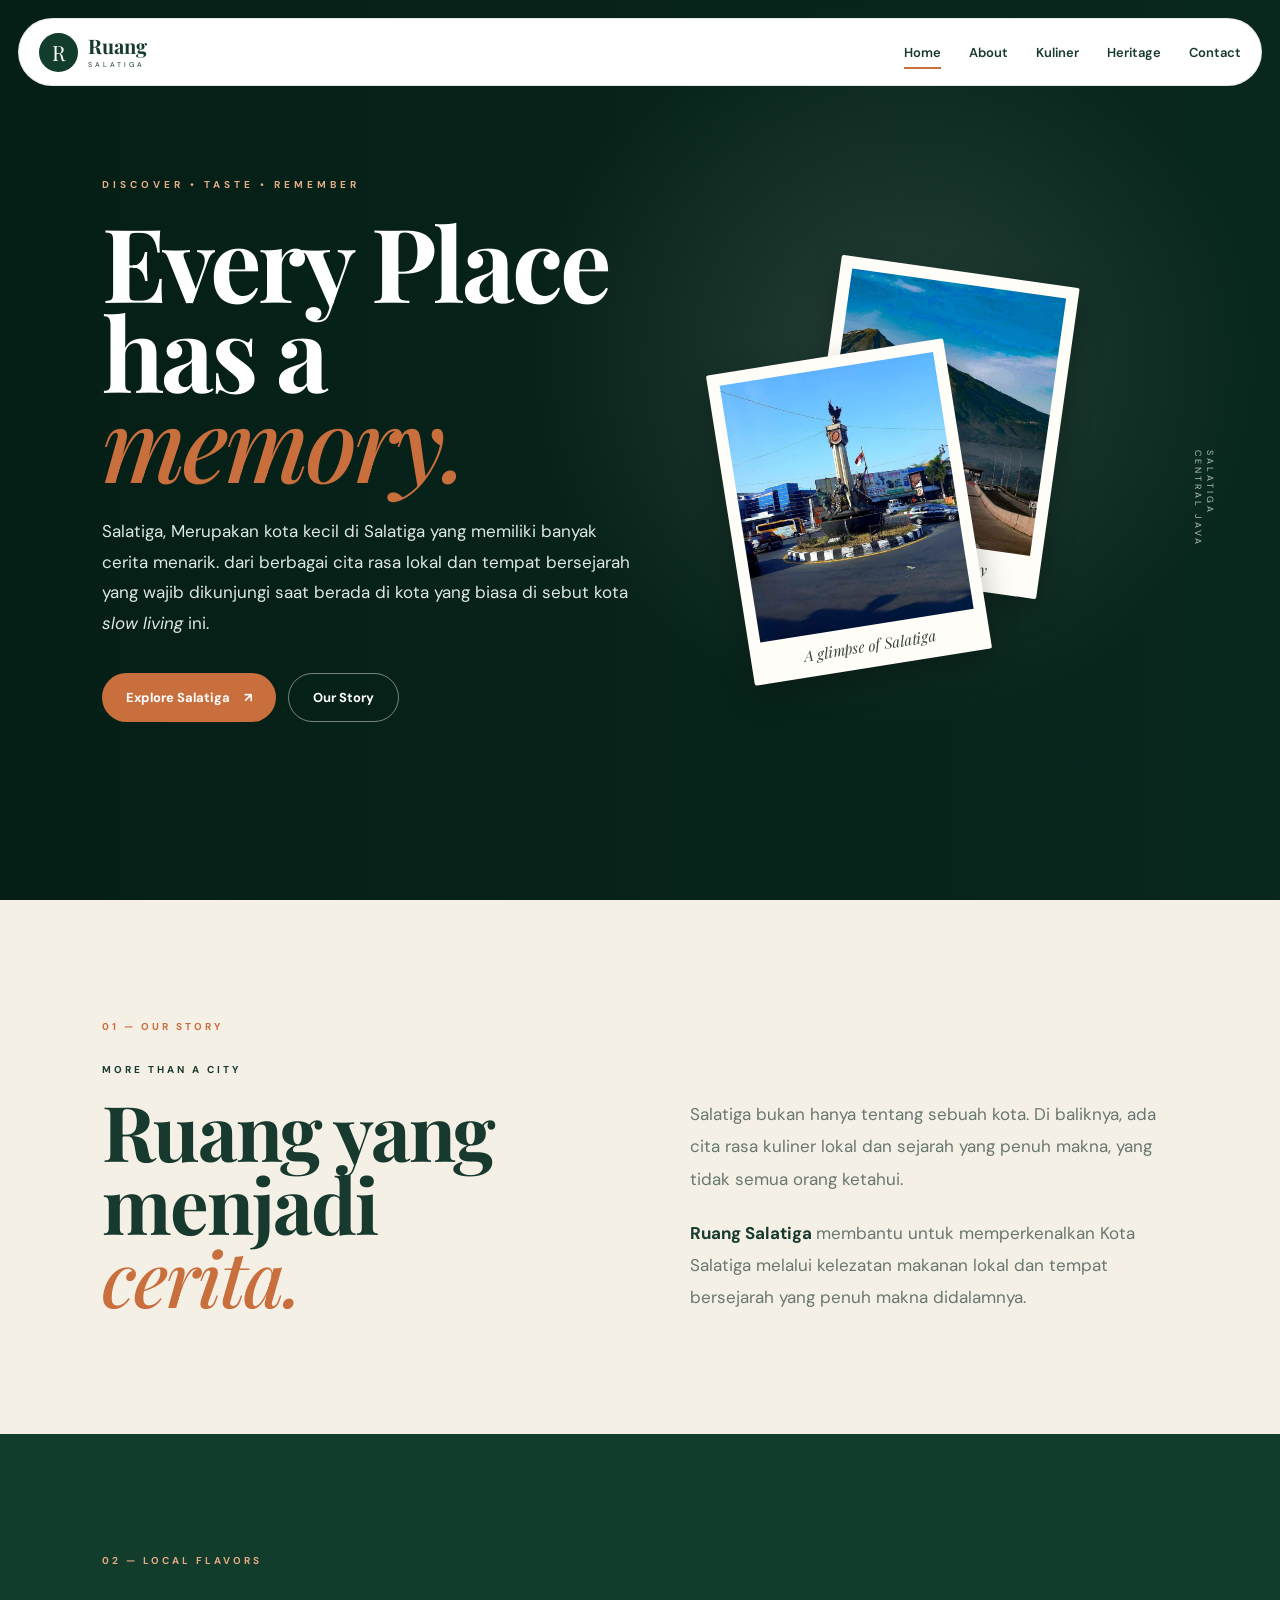
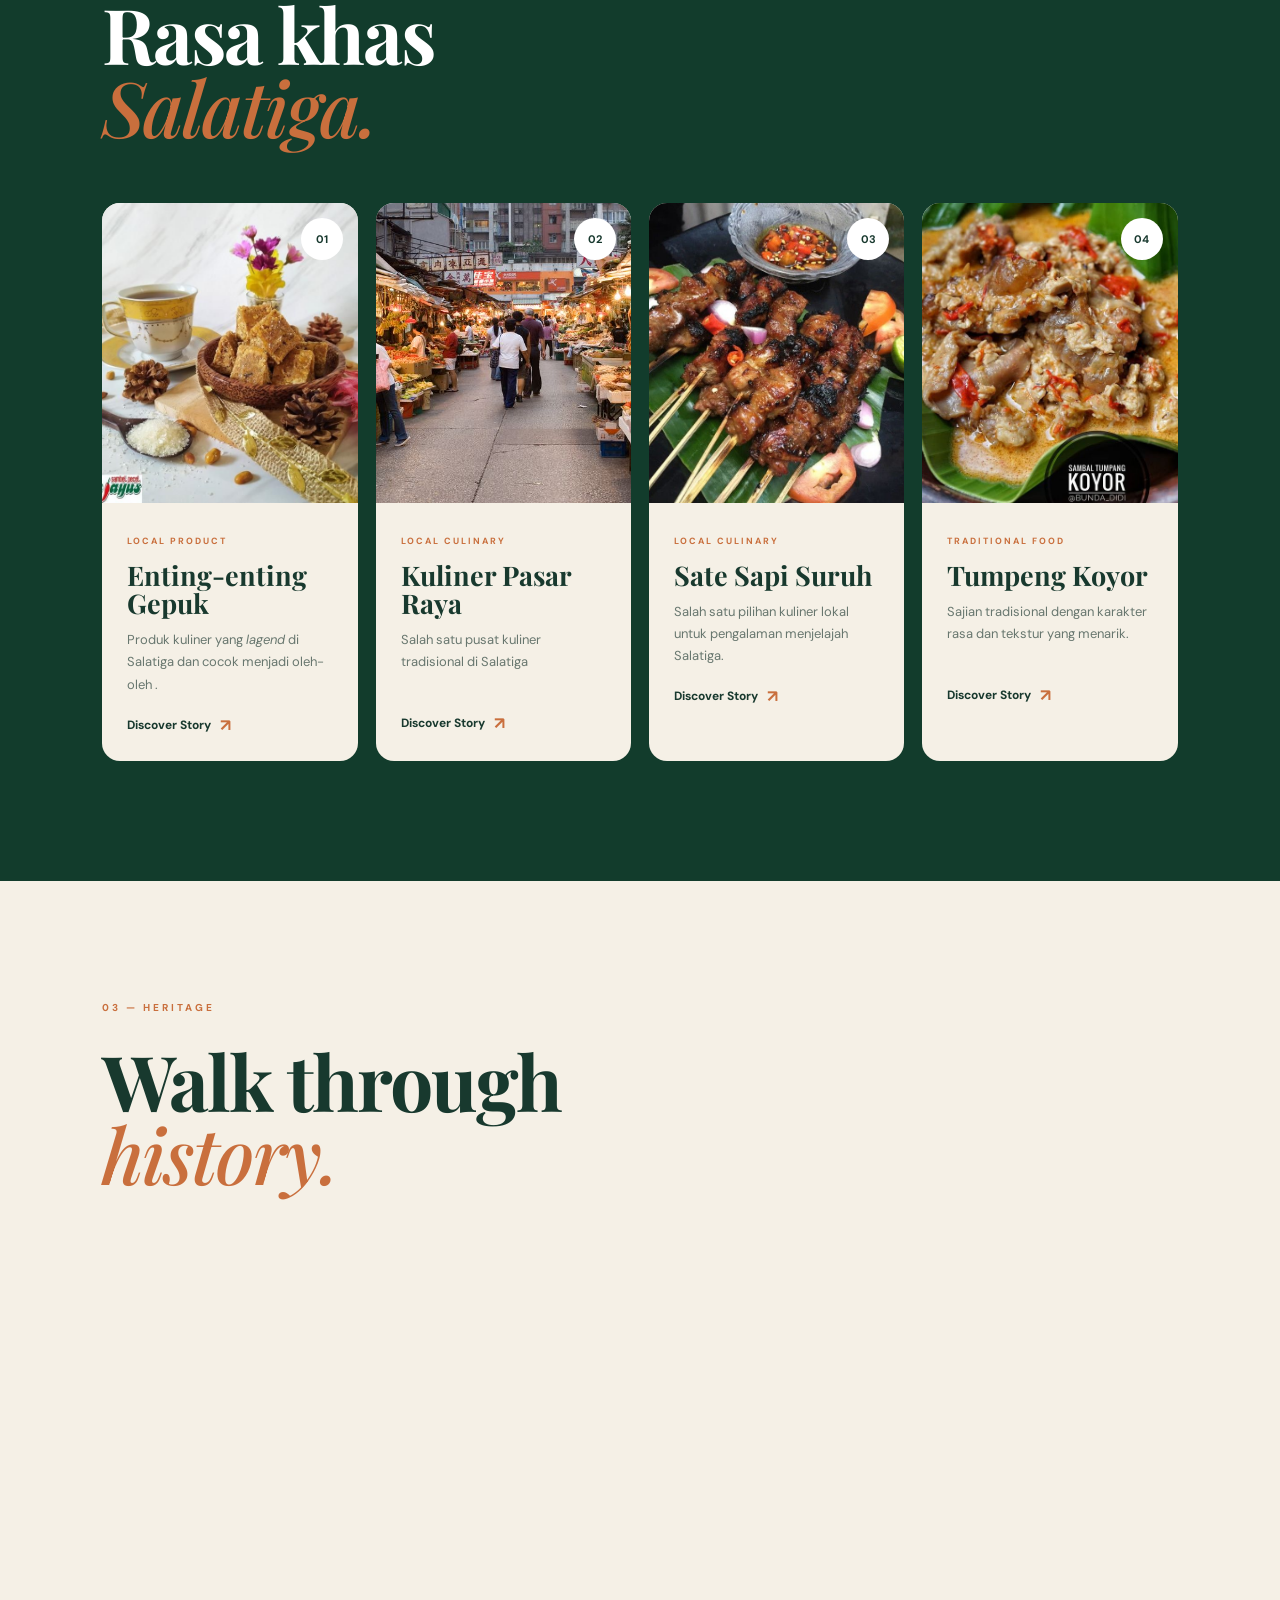
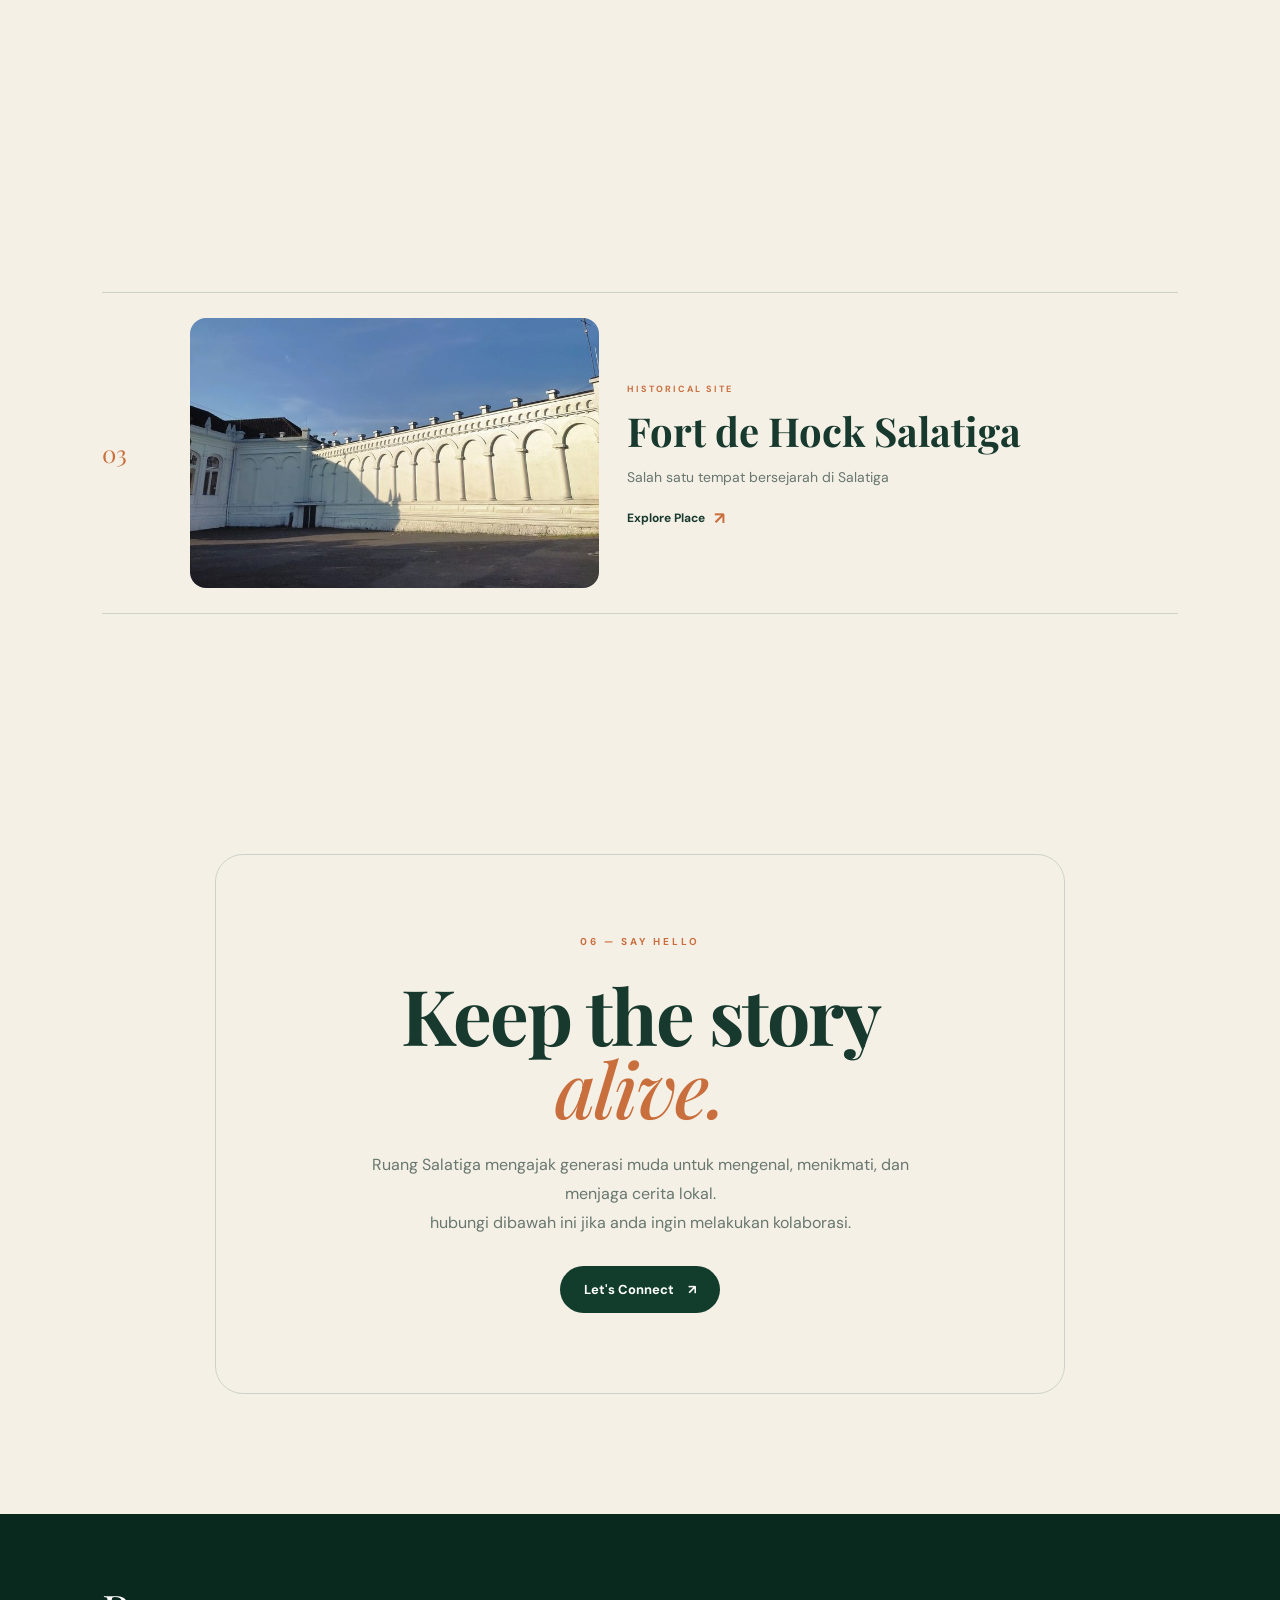
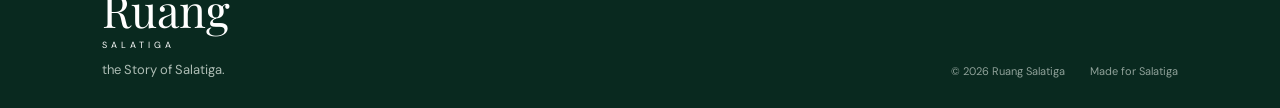
==== index.html @ b67bccd3 "baru nggttft" ====
<!DOCTYPE html>
<html lang="id">

<head>

    <meta charset="UTF-8">

    <meta name="viewport"
          content="width=device-width, initial-scale=1.0">

    <meta
        name="description"
        content="Ruang Salatiga — mengenal kuliner dan warisan sejarah Salatiga."
    >

    <title>Ruang Salatiga — Taste the Story</title>


    <link rel="preconnect"
          href="https://fonts.googleapis.com">

    <link rel="preconnect"
          href="https://fonts.gstatic.com"
          crossorigin>

    <link
        href="https://fonts.googleapis.com/css2?family=DM+Sans:wght@400;500;600;700&family=Playfair+Display:ital,wght@0,500;0,600;0,700;1,500;1,600&display=swap"
        rel="stylesheet">



    <link rel="stylesheet"
          href="css/style.css">

</head>


<body>




<header class="site-header" id="siteHeader">

    <a href="#home"
       class="brand">

        <span class="brand-mark">
            R
        </span>

        <span class="brand-text">

            <strong>
                Ruang
            </strong>

            <small>
                SALATIGA 
            </small>

        </span>

    </a>


    <button
        class="menu-toggle"
        id="menuToggle"
        aria-label="Menu">

        <span></span>
        <span></span>
        <span></span>

    </button>


    <nav class="nav"
         id="nav">

        <a href="#home"
           class="active">

            Home

        </a>

        <a href="#about">
            About
        </a>

        <a href="#kuliner">
            Kuliner
        </a>

        <a href="#heritage">
            Heritage
        </a>

        <a href="#contact">
            Contact
        </a>

    </nav>

</header>



<main>


<section class="hero" id="home">

    <div class="hero-bg"></div>
    <div class="hero-overlay"></div>

  
    <div class="hero-content reveal">

        <p class="eyebrow">
            DISCOVER • TASTE • REMEMBER
        </p>

        <h1>
            Every Place
            <br>
            has a <em>memory.</em>
        </h1>

        <p class="hero-description">
            Salatiga, Merupakan kota kecil di Salatiga yang memiliki banyak cerita menarik. 
            dari berbagai cita rasa lokal dan tempat bersejarah yang  wajib dikunjungi saat berada di kota yang biasa di sebut kota <i>slow living</i> ini.
        </p>

        <div class="hero-buttons">

            <a href="#kuliner" class="btn btn-primary">
                Explore Salatiga
                <span>↗</span>
            </a>

            <a href="#about" class="btn btn-outline">
                Our Story
            </a>

        </div>

    </div>


    <div class="hero-polaroids">

        <div class="polaroid polaroid-one">
            <img src="img/tol.jpg" alt=" Salatiga">
            <p>Beauty along the way</p>
        </div>

        <div class="polaroid polaroid-two">
            <img src="img/salatiga.jpg" alt=" Salatiga">
            <p>A glimpse of Salatiga</p>
        </div>

        

    </div>

    <div class="hero-location">
        SALATIGA
        <br>
        CENTRAL JAVA
    </div>

</section>


<section
    class="section about"
    id="about">


    <div class="section-label">

        01 — OUR STORY

    </div>


    <div class="about-grid">


        <div>

            <p class="kicker">

                MORE THAN A CITY

            </p>


            <h2>

                Ruang yang
                <br>

                menjadi
                <em>cerita.</em>

            </h2>

        </div>



        <div class="about-description">

            <p>

                Salatiga bukan hanya tentang sebuah
                kota. Di baliknya, ada cita rasa kuliner lokal dan sejarah yang penuh makna, yang tidak semua orang ketahui.
            </p>


            <p>

                <strong>
                    Ruang Salatiga
                </strong>

            membantu untuk memperkenalkan Kota Salatiga melalui
               kelezatan makanan lokal dan tempat bersejarah yang penuh makna didalamnya.

            </p>

        </div>

    </div>

</section>





<section
    class="section dark-section"
    id="kuliner">


    <div class="section-heading">


        <div>

            <div class="section-label light">

                02 — LOCAL FLAVORS

            </div>


            <h2>

                Rasa khas
                <br>

                <em>Salatiga.</em>

            </h2>

        </div>

    </div>



    <div class="food-grid">


        <!-- ENTING -->

        <article
            class="food-card reveal">


            <div class="food-image">

                <img
                    src="img/enting.jpg"
                    alt="Enting-enting Gepuk">

                <span>
                    01
                </span>

            </div>


            <div class="food-content">

                <small>
                    LOCAL PRODUCT
                </small>


                <h3>
                    Enting-enting Gepuk
                </h3>


                <p>

                    Produk kuliner yang <i>lagend</i>
                    di Salatiga
                    dan cocok menjadi oleh-oleh .

                </p>


                <a
                    href="detail.html?id=enting">

                    Discover Story

                    <b>↗</b>

                </a>

            </div>

        </article>



      

        <article
            class="food-card reveal">


            <div class="food-image">

                <img
                    src="img/pasar.jpg"
                    alt="pasar sapi">

                <span>
                    02
                </span>

            </div>


            <div class="food-content">

                <small>
                    LOCAL CULINARY
                </small>


                <h3>
                  Kuliner Pasar Raya
                </h3>


                <p>

                    Salah satu pusat kuliner tradisional di Salatiga
                </p>


                <a
                    href="detail.html?id=pasar-raya">

                    Discover Story

                    <b>↗</b>

                </a>

            </div>

        </article>



        <!-- SATE -->

        <article
            class="food-card reveal">


            <div class="food-image">

                <img
                    src="img/sate.jpg"
                    alt="Sate Sapi Suruh">

                <span>
                    03
                </span>

            </div>


            <div class="food-content">

                <small>
                    LOCAL CULINARY
                </small>


                <h3>
                    Sate Sapi Suruh
                </h3>


                <p>

                    Salah satu pilihan kuliner
                    lokal untuk 
                    pengalaman menjelajah
                    Salatiga.

                </p>


                <a
                    href="detail.html?id=sate-sapi-suruh">

                    Discover Story

                    <b>↗</b>

                </a>

            </div>

        </article>



        <!-- KOYOR -->

        <article
            class="food-card reveal">


            <div class="food-image">

                <img
                    src="img/koyor.jpg"
                    alt="Koyor">

                <span>
                    04
                </span>

            </div>


            <div class="food-content">

                <small>
                    TRADITIONAL FOOD
                </small>


                <h3>
                   Tumpeng Koyor
                </h3>


                <p>

                    Sajian tradisional dengan
                    karakter rasa dan tekstur
                    yang menarik.

                </p>


                <a
                    href="detail.html?id=koyor">

                    Discover Story

                    <b>↗</b>

                </a>

            </div>

        </article>


    </div>

</section>



<!--HERITAGE-->

<section
    class="section heritage"
    id="heritage">


    <div class="section-heading">


        <div>

            <div class="section-label">

                03 — HERITAGE

            </div>


            <h2>

                Walk through
                <br>

                <em>history.</em>

            </h2>

        </div>



    </div>



    <div class="heritage-list">

        <article
            class="heritage-card reveal">
            <div class="heritage-number">
                01
            </div>


            <div class="heritage-image">

                <img
                    src="img/keleteng.jpg"
                    alt="Kelenteng TITD Hok Tek Bio">

            </div>


            <div class="heritage-info">

                <small>
                    HISTORICAL HERITAGE
                </small>


                <h3>Kelenteng TITD Hok Tek Bio </h3>

                <p>

                    Salah satu ruang budaya dan
                    tempat ibadah yang menjadi
                    bagian dari keberagaman
                     Salatiga.

                </p>


                <a
                    href="detail.html?id=kelenteng">

                    Explore Place

                    <b>↗</b>

                </a>

            </div>

        </article>

        <!-- DEKRANASDA -->

        <article
            class="heritage-card reveal">


            <div class="heritage-number">
                02
            </div>


            <div class="heritage-image">

                <img
                    src="img/omah.kriya.jpg"
                    alt="Omah Kriya Salatiga">

            </div>


            <div class="heritage-info">

                <small>
                    LOCAL HERITAGE
                </small>


                <h3>
                    Omah Kriya Salatiga
                </h3>


                <p>

                    Tempat untuk mengenal kerajinan
                    dan produk lokal Salatiga.

                </p>


                <a
                    href="detail.html?id=dekranasda">

                    Explore Place

                    <b>↗</b>

                </a>

            </div>

        </article>


        <article
            class="heritage-card reveal">


            <div class="heritage-number">
                03
            </div>


            <div class="heritage-image">

                <img
                    src="img/banteng.jpg"
                    alt="museum">

            </div>


            <div class="heritage-info">

                <small>
                    HISTORICAL SITE
                </small>


                <h3>
                   Fort de Hock Salatiga
                </h3>


                <p>

                    Salah satu tempat bersejarah di Salatiga
                    

                </p>


                <a
                    href="detail.html?id=benteng">

                    Explore Place

                    <b>↗</b>

                </a>

            </div>

        </article>


    </div>

</section>




                

<section
    class="section contact"
    id="contact">


    <div class="contact-box">


        <div class="section-label">

            06 — SAY HELLO

        </div>


        <h2>

            Keep the story
            <br>

            <em>alive.</em>

        </h2>


        <p>

            Ruang Salatiga mengajak generasi
            muda untuk mengenal, menikmati,
            dan menjaga cerita lokal.

            <br>hubungi dibawah ini jika anda ingin melakukan kolaborasi.
</b>
        </p>


        <a
            href="mailto:hello@ruangsalatiga.id"
            class="btn btn-dark">

            Let's Connect

            <span>
                ↗
            </span>

        </a>

    </div>

</section>


</main>



<!-- FOOTER-->

<footer class="footer">

    <div>

        <div class="footer-logo">

            Ruang

            <span>
                SALATIGA
            </span>

        </div>


        <p>
         the Story of Salatiga.
        </p>

    </div>


    <div class="footer-bottom">

        <span>
            © 2026 Ruang Salatiga
        </span>

        <span>
            Made for Salatiga
        </span>

    </div>

</footer>



<script
    src="js/script.js">
</script>


</body>

</html>
---- css/style.css ----
* {
    margin: 0;
    padding: 0;
    box-sizing: border-box;
}

:root {
    --green: #123c2c;
    --dark-green: #09291f;
    --cream: #f5f0e6;
    --sage: #dfe7dc;
    --orange: #c96f3d;
    --text: #18392e;
    --muted: #68776f;
    --white: #ffffff;
}

html {
    scroll-behavior: smooth;
}

body {
    font-family: "DM Sans", sans-serif;
    background: var(--cream);
    color: var(--text);
    overflow-x: hidden;
}

a {
    color: inherit;
}


/* =========================
   NAVBAR
========================= */

.site-header {
    position: fixed;
    z-index: 1000;

    top: 18px;
    left: 50%;

    transform: translateX(-50%);

    width: min(1250px, calc(100% - 36px));
    height: 68px;

    padding: 0 20px;

    display: flex;
    align-items: center;
    justify-content: space-between;

    border-radius: 50px;

    background: white;

    backdrop-filter: blur(18px);

    border: 1px solid rgba(18, 60, 44, .12);

    transition: .3s;
}

.site-header.scrolled {
    box-shadow:
        0 15px 40px rgba(18, 60, 44, .15);
}


/* BRAND */

.brand {
    display: flex;
    align-items: center;
    gap: 10px;

    text-decoration: none;
}

.brand-mark {
    width: 39px;
    height: 39px;

    display: grid;
    place-items: center;

    border-radius: 50%;

    background: var(--green);

    color: white;

    font-family: "Playfair Display", serif;

    font-size: 21px;
}

.brand-text {
    display: flex;
    flex-direction: column;

    line-height: 1;
}

.brand-text strong {
    font-family: "Playfair Display", serif;

    font-size: 20px;
}

.brand-text small {
    font-size: 7px;

    letter-spacing: 3px;

    margin-top: 5px;
}


/* NAV */

.nav {
    display: flex;
    gap: 28px;
}

.nav a {
    position: relative;

    text-decoration: none;

    font-size: 13px;

    font-weight: 600;
}

.nav a::after {
    content: "";

    position: absolute;

    left: 0;
    bottom: -8px;

    width: 0;
    height: 2px;

    background: var(--orange);

    transition: .3s;
}

.nav a:hover::after,
.nav a.active::after {
    width: 100%;
}


/* Stamp Badge */
.stamp-badge {
    position: absolute;
    top: 15px;
    right: 220px;
    width: 90px;
    height: 90px;
    border: 2px dashed #d47a43;
    border-radius: 50%;
    display: flex;
    justify-content: center;
    align-items: center;
    font-size: 10px;
    text-transform: uppercase;
    color: #d47a43;
    letter-spacing: 1px;
    transform: rotate(-15deg);
    z-index: 4;
    background: rgba(11, 35, 25, 0.9);
    text-align: center;
}




.menu-toggle {
    display: none;

    width: 42px;
    height: 42px;

    border: none;

    background: transparent;

    cursor: pointer;
}

.menu-toggle span {
    display: block;

    width: 20px;
    height: 2px;

    background: var(--green);

    margin: 4px auto;
}


/* =========================
   HERO
========================= */

.hero {
    min-height: 100vh;

    position: relative;

    display: flex;

    align-items: center;

    padding: 150px 8%;

    color: white;

    background: var(--dark-green);

    overflow: hidden;
}

.hero-bg {
    position: absolute;

    inset: -5%;

    background:
        linear-gradient(
            90deg,
            rgba(5, 30, 22, .95),
            rgba(5, 30, 22, .58),
            rgba(5, 30, 22, .1)
        ),
        url("../img/hero.jpg");

    background-size: cover;

    background-position: center;

    transform: scale(1.04);

    transition: transform 1s;
}

.hero-overlay {
    position: absolute;

    inset: 0;

    background:
        radial-gradient(
            circle at 70% 40%,
            rgba(255,255,255,.12),
            transparent 35%
        );
}

.hero-content {
    position: relative;

    z-index: 2;

    max-width: 800px;
}

.eyebrow {
    color: #e6ad88;

    font-size: 10px;

    letter-spacing: 4px;

    font-weight: 700;

    margin-bottom: 25px;
}

.hero h1 {
    font-family: "Playfair Display", serif;

    font-size: clamp(60px, 8vw, 110px);

    line-height: .88;

    letter-spacing: -3px;

    margin-bottom: 30px;
}

.hero h1 em {
    color: var(--orange);

    font-weight: 500;
}

.hero-description {
    max-width: 540px;

    font-size: 17px;

    line-height: 1.8;

    color: #e0e8e3;
}

.hero-buttons {
    display: flex;

    gap: 12px;

    margin-top: 35px;
}


/* BUTTON */

.btn {
    display: inline-flex;

    align-items: center;
    justify-content: center;

    gap: 14px;

    padding: 15px 24px;

    border-radius: 999px;

    text-decoration: none;

    font-size: 13px;

    font-weight: 700;

    transition: .3s;
}

.btn-primary {
    background: var(--orange);

    color: white;
}

.btn-primary:hover {
    transform: translateY(-4px);

    box-shadow:
        0 15px 30px rgba(201,111,61,.25);
}

.btn-outline {
    color: white;

    border: 1px solid rgba(255,255,255,.45);
}

.btn-outline:hover {
    background: white;

    color: var(--green);
}

.btn-dark {
    background: var(--green);

    color: white;
}

.btn-dark:hover {
    background: var(--orange);

    transform: translateY(-3px);
}


/* HERO INFO */

.hero-location {
    position: absolute;

    right: 5%;

    top: 50%;

    writing-mode: vertical-rl;

    font-size: 9px;

    letter-spacing: 3px;

    color: rgba(255,255,255,.7);
}

.hero-scroll {
    position: absolute;

    bottom: 30px;
    left: 8%;

    font-size: 9px;

    letter-spacing: 3px;

    color: rgba(255,255,255,.7);
}

.hero-scroll span {
    color: #e5aa80;

    margin-left: 12px;
}


/* =========================
   SECTION
========================= */

.section {
    padding: 120px 8%;
}

.section-label {
    color: var(--orange);

    font-size: 10px;

    letter-spacing: 3px;

    font-weight: 700;

    margin-bottom: 30px;
}

.section-label.light {
    color: #e4aa82;
}

h2 {
    font-family: "Playfair Display", serif;

    font-size: clamp(45px, 6vw, 78px);

    line-height: .95;

    letter-spacing: -2px;
}

h2 em {
    color: var(--orange);

    font-weight: 500;
}


/* =========================
   ABOUT
========================= */

.about {
    background: var(--cream);
}

.about-grid {
    display: grid;

    grid-template-columns: 1fr 1fr;

    gap: 100px;
}

.kicker {
    font-size: 10px;

    letter-spacing: 3px;

    font-weight: 700;

    margin-bottom: 18px;
}

.about-description {
    max-width: 570px;

    padding-top: 35px;

    font-size: 17px;

    line-height: 1.9;

    color: var(--muted);
}

.about-description p + p {
    margin-top: 22px;
}

.about-description strong {
    color: var(--text);
}


/* =========================
   DARK SECTION
========================= */

.dark-section {
    background: var(--green);

    color: white;
}

.section-heading {
    display: flex;

    justify-content: space-between;

    align-items: flex-end;

    gap: 50px;

    margin-bottom: 60px;
}

.section-heading > p {
    max-width: 390px;

    color: #c0cec7;

    line-height: 1.8;
}


/* =========================
   FOOD
========================= */

.food-grid {
    display: grid;

    grid-template-columns:
        repeat(4, 1fr);

    gap: 18px;
}

.food-card {
    background: var(--cream);

    color: var(--text);

    border-radius: 18px;

    overflow: hidden;

    transition: .4s;
}

.food-card:hover {
    transform: translateY(-10px);

    box-shadow:
        0 20px 40px rgba(0,0,0,.2);
}

.food-image {
    height: 300px;

    position: relative;

    overflow: hidden;
}

.food-image img {
    width: 100%;
    height: 100%;

    object-fit: cover;

    transition: .5s;
}

.food-card:hover img {
    transform: scale(1.08);
}

.food-image span {
    position: absolute;

    right: 15px;
    top: 15px;

    width: 42px;
    height: 42px;

    display: grid;
    place-items: center;

    border-radius: 50%;

    background: white;

    font-size: 11px;

    font-weight: 700;
}

.food-content {
    padding: 25px;
}

.food-content small,
.heritage-info small {
    color: var(--orange);

    font-size: 9px;

    letter-spacing: 2px;

    font-weight: 700;
}

.food-content h3 {
    font-family: "Playfair Display", serif;

    font-size: 27px;

    line-height: 1.05;

    margin: 12px 0;
}

.food-content p {
    color: var(--muted);

    font-size: 13px;

    line-height: 1.7;

    min-height: 65px;
}

.food-content a,
.heritage-info a {
    display: inline-flex;

    align-items: center;

    gap: 9px;

    margin-top: 18px;

    text-decoration: none;

    font-size: 12px;

    font-weight: 700;
}

.food-content b,
.heritage-info b {
    color: var(--orange);

    font-size: 17px;
}


/* =========================
   HERITAGE
========================= */

.heritage {
    background: var(--cream);
}

.heritage-list {
    display: flex;

    flex-direction: column;
}

.heritage-card {
    display: grid;

    grid-template-columns:
        60px 38% 1fr;

    align-items: center;

    gap: 28px;

    padding: 25px 0;

    border-top: 1px solid #ccd2ca;

    transition: .3s;
}

.heritage-card:last-child {
    border-bottom: 1px solid #ccd2ca;
}

.heritage-number {
    font-family: "Playfair Display", serif;

    color: var(--orange);

    font-size: 24px;
}

.heritage-image {
    height: 270px;

    overflow: hidden;

    border-radius: 16px;
}

.heritage-image img {
    width: 100%;
    height: 100%;

    object-fit: cover;

    transition: .5s;
}

.heritage-card:hover img {
    transform: scale(1.07);
}

.heritage-info {
    max-width: 520px;
}

.heritage-info h3 {
    font-family: "Playfair Display", serif;

    font-size: 40px;

    line-height: 1;

    margin: 14px 0;
}

.heritage-info p {
    color: var(--muted);

    line-height: 1.75;

    font-size: 14px;
}


.journey {
    background: var(--sage);
}

.journey-grid {
    display: grid;

    grid-template-columns: 1fr 1fr;

    gap: 100px;

    align-items: center;
}

.journey-grid > div:first-child > p {
    max-width: 500px;

    margin: 30px 0;

    color: var(--muted);

    line-height: 1.8;
}

.timeline {
    display: flex;

    flex-direction: column;
}

.timeline-item {
    display: grid;

    grid-template-columns: 60px 1fr;

    gap: 18px;
}

.timeline-item > span {
    font-family: "Playfair Display", serif;

    font-size: 24px;

    color: var(--orange);
}

.timeline-item small {
    color: var(--orange);

    font-size: 9px;

    letter-spacing: 2px;

    font-weight: 700;
}

.timeline-item h3 {
    font-family: "Playfair Display", serif;

    font-size: 27px;

    margin: 7px 0;
}

.timeline-item p {
    color: var(--muted);

    font-size: 13px;

    line-height: 1.6;
}

.timeline-line {
    height: 45px;

    width: 1px;

    margin-left: 29px;

    background: #aebcb1;
}


/* =========================
   CONTACT
========================= */

.contact {
    background: var(--cream);
}

.contact-box {
    max-width: 850px;

    margin: auto;

    padding: 80px 30px;

    text-align: center;

    border: 1px solid #ccd2ca;

    border-radius: 28px;
}

.contact-box p {
    max-width: 540px;

    margin: 28px auto;

    color: var(--muted);

    line-height: 1.8;
}



.footer {
    background: var(--dark-green);

    color: white;

    padding: 65px 8% 30px;

    display: flex;

    justify-content: space-between;

    align-items: flex-end;

    gap: 30px;
}

.footer-logo {
    font-family: "Playfair Display", serif;

    font-size: 45px;
}

.footer-logo span {
    display: block;

    font-family: "DM Sans", sans-serif;

    font-size: 9px;

    letter-spacing: 4px;
}

.footer p {
    color: #aebdb5;

    margin-top: 10px;

    font-size: 13px;
}

.footer-bottom {
    display: flex;

    gap: 25px;

    color: #8fa199;

    font-size: 11px;
}




.reveal {
    opacity: 0;

    transform: translateY(30px);

    transition:
        opacity .8s ease,
        transform .8s ease;
}

.reveal.show {
    opacity: 1;

    transform: translateY(0);
}

/* =========================================
   STAY EXPERIENCE
   Distinct editorial travel layout
========================================= */

.stay-experience {
    --stay-green: #123c2c;
    --stay-deep: #09291f;
    --stay-cream: #f5f0e6;
    --stay-white: #fffdf8;
    --stay-orange: #c96f3d;
    --stay-muted: #7c8379;
    --stay-line: rgba(18, 60, 44, 0.16);

    position: relative;
    overflow: hidden;
    padding: clamp(65px, 9vw, 125px) clamp(22px, 7vw, 100px);
    background: var(--stay-cream);
    color: var(--stay-green);
    scroll-margin-top: 90px;
}

.stay-heading {
    display: grid;
    grid-template-columns: minmax(0, 1.2fr) minmax(240px, 0.8fr);
    align-items: end;
    gap: 50px;
    margin-bottom: 60px;
}

.stay-eyebrow {
    display: inline-block;
    color: var(--stay-orange);
    font-family: "DM Sans", sans-serif;
    font-size: 0.7rem;
    font-weight: 700;
    letter-spacing: 2px;
    line-height: 1.7;
}

.stay-heading-left h2 {
    margin: 20px 0 0;
    font-family: "Playfair Display", serif;
    font-size: clamp(2.7rem, 5.5vw, 5.3rem);
    font-weight: 500;
    letter-spacing: -2.8px;
    line-height: 1.06;
}

.stay-heading-left h2 em {
    color: var(--stay-orange);
    font-weight: 500;
}

.stay-heading-right {
    position: relative;
    max-width: 380px;
    justify-self: end;
    padding: 12px 0 8px 25px;
    border-left: 1px solid var(--stay-line);
}

.stay-heading-mark {
    display: block;
    margin-bottom: 12px;
    font-family: "Playfair Display", serif;
    font-size: 2.4rem;
    font-style: italic;
    line-height: 1;
}

.stay-heading-right p {
    margin: 0;
    color: var(--stay-muted);
    font-size: 0.9rem;
    line-height: 1.9;
}


/* =========================================
   FEATURED HOTEL
========================================= */

.stay-featured {
    display: grid;
    grid-template-columns: minmax(0, 1.12fr) minmax(0, 0.88fr);
    min-height: 490px;
    background: var(--stay-green);
    color: var(--stay-white);
}

/* FEATURED IMAGE */

.stay-featured-image {
    position: relative;
    display: block;
    min-width: 0;
    min-height: 490px;
    overflow: hidden;
    background: #dfe7dc;
    color: white;
    text-decoration: none;
}

.stay-featured-image::after {
    position: absolute;
    inset: 0;
    content: "";
    background: linear-gradient(
        to top,
        rgba(9, 41, 31, 0.60),
        transparent 42%
    );
    pointer-events: none;
}

.stay-featured-image img {
    display: block;
    width: 100%;
    height: 100%;
    min-height: 490px;
    object-fit: cover;
    transition: transform 0.7s ease;
    animation-delay: 0.1s;
}

.stay-featured-image:hover img {
    transform: scale(1.045);
}
.stay-secondary:nth-child(1)
.stay-secondary-image img {
    animation-delay: 0.25s;
}

/* Gambar hotel ketiga muncul setelahnya */
.stay-secondary:nth-child(2)
.stay-secondary-image img {
    animation-delay: 0.4s;
}

/* Efek zoom saat kursor diarahkan ke gambar */
.stay-featured-image:hover img,
.stay-secondary-image:hover img {
    transform: scale(1.07);
    filter: brightness(1.05);
}

/* Animasi masuk */
@keyframes stayImageReveal {
    from {
        opacity: 0;
        transform: scale(1.06);
    }

    to {
        opacity: 1;
        transform: scale(1);
    }
}

/* Panah ikut bergerak sedikit saat hover */
.stay-image-arrow,
.stay-secondary-arrow {
    transition:
        transform 0.4s ease,
        opacity 0.4s ease;
}

.stay-featured-image:hover .stay-image-arrow,
.stay-secondary-image:hover .stay-secondary-arrow {
    transform: translate(4px, -4px);
}

/* =========================================
   STAY FEATURED IMAGE
========================================= */

.stay-featured-image {
    position: relative;
    display: block;
    min-width: 0;
    min-height: 490px;
    overflow: hidden;
    background: #dfe7dc;
    color: white;
    text-decoration: none;
}

.stay-featured-image::after {
    position: absolute;
    inset: 0;
    content: "";
    background: linear-gradient(
        to top,
        rgba(9, 41, 31, 0.60),
        transparent 42%
    );
    pointer-events: none;
}

.stay-featured-image img {
    display: block;
    width: 100%;
    height: 100%;
    min-height: 490px;
    object-fit: cover;

    opacity: 0;
    transform: scale(1.06);

    animation: stayImageReveal 1s ease forwards;
    animation-delay: 0.1s;

    transition:
        transform 0.7s ease,
        filter 0.7s ease;
}

.stay-featured-image:hover img {
    transform: scale(1.07);
    filter: brightness(1.05);
}


/* =========================================
   STAY SECONDARY IMAGES
========================================= */

.stay-secondary-image {
    position: relative;
    display: block;
    overflow: hidden;
}

.stay-secondary-image img {
    display: block;
    width: 100%;
    height: 100%;
    object-fit: cover;

    opacity: 0;
    transform: scale(1.06);

    animation: stayImageReveal 1s ease forwards;

    transition:
        transform 0.7s ease,
        filter 0.7s ease;
}

/* Animasi gambar kedua */
.stay-secondary:nth-child(1) .stay-secondary-image img {
    animation-delay: 0.25s;
}

/* Animasi gambar ketiga */
.stay-secondary:nth-child(2) .stay-secondary-image img {
    animation-delay: 0.4s;
}

.stay-secondary-image:hover img {
    transform: scale(1.07);
    filter: brightness(1.05);
}


/* =========================================
   IMAGE REVEAL ANIMATION
========================================= */

@keyframes stayImageReveal {
    from {
        opacity: 0;
        transform: scale(1.06);
    }

    to {
        opacity: 1;
        transform: scale(1);
    }
}


/* =========================================
   ARROW ANIMATION
========================================= */

.stay-image-arrow,
.stay-secondary-arrow {
    transition:
        transform 0.4s ease,
        opacity 0.4s ease;
}

.stay-featured-image:hover .stay-image-arrow,
.stay-secondary-image:hover .stay-secondary-arrow {
    transform: translate(4px, -4px);
}


@media (prefers-reduced-motion: reduce) {
    .stay-featured-image img,
    .stay-secondary-image img {
        animation: none;
        opacity: 1;
        transform: none;
        transition: none;
    }

    .stay-featured-image:hover img,
    .stay-secondary-image:hover img {
        transform: none;
        filter: none;
    }
}


    .stay-featured-image:hover img,
    .stay-secondary-image:hover img {
        transform: none;
        filter: none;
    }


.stay-image-caption {
    position: absolute;
    z-index: 1;
    bottom: 27px;
    left: 30px;
    font-size: 0.67rem;
    font-weight: 700;
    letter-spacing: 2px;
}

.stay-image-arrow {
    position: absolute;
    z-index: 2;
    top: 25px;
    right: 25px;
    display: grid;
    width: 48px;
    height: 48px;
    place-items: center;
    border: 1px solid rgba(255, 255, 255, 0.75);
    border-radius: 50%;
    background: rgba(9, 41, 31, 0.2);
    color: white;
    font-size: 1.25rem;
    backdrop-filter: blur(8px);
    transition:
        color 0.3s ease,
        background 0.3s ease,
        transform 0.3s ease;
}

.stay-featured-image:hover .stay-image-arrow {
    transform: rotate(45deg);
    background: var(--stay-cream);
    color: var(--stay-green);
}


/* FEATURED CONTENT */

.stay-featured-content {
    display: flex;
    flex-direction: column;
    justify-content: space-between;
    gap: 40px;
    min-width: 0;
    padding: clamp(27px, 4vw, 54px);
}

.stay-featured-top {
    display: flex;
    justify-content: space-between;
    align-items: center;
    gap: 15px;
}

.stay-tag {
    display: inline-flex;
    align-items: center;
    padding: 9px 12px;
    border: 1px solid rgba(255, 253, 248, 0.35);
    border-radius: 2px;
    color: var(--stay-cream);
    font-size: 0.62rem;
    font-weight: 700;
    letter-spacing: 1.5px;
}

.stay-index {
    color: rgba(255, 253, 248, 0.55);
    font-size: 0.68rem;
    letter-spacing: 1px;
}

.stay-featured-main {
    padding: 15px 0;
}

.stay-category {
    color: #e5b49a;
    font-size: 0.68rem;
    font-weight: 700;
    letter-spacing: 1.6px;
}

.stay-featured-main h3 {
    margin: 20px 0;
    font-family: "Playfair Display", serif;
    font-size: clamp(2.4rem, 4vw, 4.4rem);
    font-weight: 500;
    letter-spacing: -1.8px;
    line-height: 1.08;
    overflow-wrap: anywhere;
}

.stay-featured-main h3 em {
    color: #e5b49a;
    font-weight: 500;
}

.stay-featured-main p {
    max-width: 350px;
    margin: 0;
    color: rgba(255, 253, 248, 0.72);
    font-size: 0.88rem;
    line-height: 1.9;
}


/* FEATURED FOOTER */

.stay-featured-bottom {
    display: flex;
    flex-direction: column;
    gap: 23px;
    padding-top: 24px;
    border-top: 1px solid rgba(255, 253, 248, 0.22);
}

.stay-address {
    display: flex;
    align-items: center;
    gap: 10px;
    color: rgba(255, 253, 248, 0.75);
    font-size: 0.78rem;
    line-height: 1.6;
}

.stay-pin {
    flex-shrink: 0;
    color: var(--stay-orange);
    font-size: 1.15rem;
}

.stay-discover {
    display: flex;
    align-items: center;
    justify-content: space-between;
    gap: 15px;
    color: var(--stay-white);
    font-size: 0.83rem;
    font-weight: 700;
    text-decoration: none;
}

.stay-discover-arrow {
    display: grid;
    width: 42px;
    height: 42px;
    flex-shrink: 0;
    place-items: center;
    border-radius: 50%;
    background: var(--stay-cream);
    color: var(--stay-green);
    font-size: 1.1rem;
    transition:
        background 0.3s ease,
        color 0.3s ease,
        transform 0.3s ease;
}

.stay-discover:hover .stay-discover-arrow {
    transform: rotate(45deg);
    background: var(--stay-orange);
    color: white;
}


/* =========================================
   OTHER STAYS HEADING
========================================= */

.stay-others-heading {
    display: flex;
    align-items: end;
    justify-content: space-between;
    gap: 25px;
    margin: 78px 0 30px;
}

.stay-others-heading h3 {
    margin: 13px 0 0;
    font-family: "Playfair Display", serif;
    font-size: clamp(1.8rem, 3.2vw, 3rem);
    font-weight: 500;
    letter-spacing: -1px;
    line-height: 1.2;
}

.stay-others-heading h3 em {
    color: var(--stay-orange);
}

.stay-others-note {
    padding-bottom: 7px;
    color: var(--stay-muted);
    font-size: 0.64rem;
    font-weight: 700;
    letter-spacing: 1.3px;
    text-align: right;
}


/* =========================================
   SECONDARY HOTEL CARDS
========================================= */

.stay-others-grid {
    display: grid;
    grid-template-columns: repeat(2, minmax(0, 1fr));
    gap: 28px;
    align-items: start;
}

.stay-secondary {
    min-width: 0;
    background: var(--stay-white);
    border: 1px solid var(--stay-line);
    transition:
        transform 0.35s ease,
        box-shadow 0.35s ease;
}

.stay-secondary:hover {
    transform: translateY(-5px);
    box-shadow: 0 15px 35px rgba(18, 60, 44, 0.08);
}

/* SECONDARY IMAGE */

.stay-secondary-image {
    position: relative;
    display: block;
    height: clamp(220px, 27vw, 350px);
    overflow: hidden;
    background: #dfe7dc;
    color: white;
    text-decoration: none;
}

.stay-secondary-image::after {
    position: absolute;
    inset: 0;
    content: "";
    background: linear-gradient(
        to top,
        rgba(9, 41, 31, 0.4),
        transparent 45%
    );
    pointer-events: none;
}

.stay-secondary-image img {
    display: block;
    width: 100%;
    height: 100%;
    object-fit: cover;
    transition: transform 0.65s ease;
}

.stay-secondary:hover .stay-secondary-image img {
    transform: scale(1.045);
}

.stay-secondary-number {
    position: absolute;
    z-index: 1;
    top: 20px;
    left: 22px;
    font-family: "Playfair Display", serif;
    font-size: 1.5rem;
}

.stay-secondary-arrow {
    position: absolute;
    z-index: 1;
    right: 20px;
    bottom: 20px;
    display: grid;
    width: 43px;
    height: 43px;
    place-items: center;
    border-radius: 50%;
    background: var(--stay-cream);
    color: var(--stay-green);
    font-size: 1.1rem;
    transition:
        background 0.3s ease,
        color 0.3s ease,
        transform 0.3s ease;
}

.stay-secondary:hover .stay-secondary-arrow {
    transform: rotate(45deg);
    background: var(--stay-orange);
    color: white;
}


/* SECONDARY CONTENT */

.stay-secondary-content {
    padding: clamp(22px, 3vw, 34px);
}

.stay-secondary-meta {
    display: flex;
    justify-content: space-between;
    flex-wrap: wrap;
    gap: 8px;
    margin-bottom: 18px;
}

.stay-secondary-meta span {
    color: var(--stay-muted);
    font-size: 0.63rem;
    font-weight: 700;
    letter-spacing: 1.1px;
}

.stay-secondary-content h4 {
    margin: 0 0 14px;
    font-family: "Playfair Display", serif;
    font-size: clamp(1.45rem, 2.5vw, 2.15rem);
    font-weight: 500;
    line-height: 1.25;
    overflow-wrap: anywhere;
}

.stay-secondary-content > p {
    min-height: 80px;
    margin: 0 0 24px;
    color: var(--stay-muted);
    font-size: 0.85rem;
    line-height: 1.85;
}

.stay-secondary-bottom {
    display: flex;
    flex-direction: column;
    gap: 18px;
    padding-top: 19px;
    border-top: 1px solid var(--stay-line);
}

.stay-secondary-bottom > span {
    display: flex;
    align-items: center;
    gap: 9px;
    color: var(--stay-muted);
    font-size: 0.75rem;
    line-height: 1.6;
}

.stay-secondary-bottom > a {
    display: flex;
    align-items: center;
    justify-content: space-between;
    gap: 10px;
    color: var(--stay-green);
    font-size: 0.8rem;
    font-weight: 700;
    text-decoration: none;
    transition: color 0.3s ease;
}

.stay-secondary-bottom > a:hover {
    color: var(--stay-orange);
}

.stay-secondary-bottom > a b {
    font-size: 1rem;
    font-weight: 500;
}


/* =========================================
   CLOSING STRIP
========================================= */

.stay-closing {
    display: grid;
    grid-template-columns: auto 1fr auto;
    align-items: center;
    
    gap: 20px;
    margin-top: 60px;
    padding: 27px 0;
    border-top: 4px solid #707070;
    border-bottom: 4px solid #707070;
}

.stay-closing-star {
    color: var(--stay-orange);
    font-size: 1.9rem;
}

.stay-closing p {
    margin: 0;
    font-size: 0.67rem;
    font-weight: 700;
    letter-spacing: 1.2px;
    line-height: 1.9;
}

.stay-closing p em {
    display: block;
    color: var(--stay-muted);
    font-family: "Playfair Display", serif;
    font-size: 1.15rem;
    font-weight: 500;
    letter-spacing: 0;
}

.stay-closing > a {
    display: inline-flex;
    align-items: center;
    gap: 12px;
    color: var(--stay-green);
    font-size: 0.78rem;
    font-weight: 700;
    text-decoration: none;
    white-space: nowrap;
    transition: color 0.3s ease;
}

.stay-closing > a:hover {
    color: var(--stay-orange);
}


/* =========================================
   TABLET — MAX 1024px
========================================= */

@media (max-width: 1024px) {

    .stay-experience {
        padding-right: 5%;
        padding-left: 5%;
    }

    .stay-heading {
        gap: 30px;
        margin-bottom: 42px;
    }

    .stay-heading-left h2 {
        font-size: clamp(2.7rem, 5.5vw, 4rem);
    }

    .stay-featured {
        grid-template-columns: minmax(0, 1fr) minmax(0, 0.9fr);
        min-height: 420px;
    }

    .stay-featured-image,
    .stay-featured-image img {
        min-height: 420px;
    }

    .stay-featured-content {
        padding: 30px;
    }

    .stay-featured-main h3 {
        font-size: clamp(2.3rem, 4.5vw, 3.4rem);
    }

    .stay-others-grid {
        gap: 20px;
    }

    .stay-secondary-content {
        padding: 23px;
    }

}


/* =========================================
   SMALL TABLET — MAX 760px
========================================= */

@media (max-width: 760px) {

    .stay-heading {
        grid-template-columns: 1fr;
        gap: 24px;
    }

    .stay-heading-right {
        max-width: 470px;
        justify-self: start;
    }

    .stay-featured {
        grid-template-columns: 1fr;
    }

    .stay-featured-image,
    .stay-featured-image img {
        height: 350px;
        min-height: 350px;
    }

    .stay-featured-content {
        gap: 32px;
        padding: 32px;
    }

    .stay-featured-main h3 {
        font-size: clamp(2.8rem, 7vw, 4rem);
    }

    .stay-others-heading {
        margin-top: 55px;
    }

    .stay-others-grid {
        grid-template-columns: 1fr;
        gap: 25px;
    }

    .stay-secondary {
        display: grid;
        grid-template-columns: minmax(0, 0.9fr) minmax(0, 1.1fr);
        align-items: stretch;
    }

    .stay-secondary-image {
        height: 100%;
        min-height: 300px;
    }

    .stay-secondary-content {
        padding: 25px;
    }

    .stay-secondary-content h4 {
        font-size: 1.65rem;
    }

    .stay-secondary-content > p {
        min-height: 0;
    }

    .stay-closing {
        grid-template-columns: auto 1fr;
        gap: 14px;
    }

    .stay-closing > a {
        grid-column: 2;
    }

}


/* =========================================
   MOBILE — MAX 480px
========================================= */

@media (max-width: 480px) {

    .stay-experience {
        padding: 65px 20px;
        scroll-margin-top: 75px;
    }

    .stay-heading {
        gap: 22px;
        margin-bottom: 32px;
    }

    .stay-heading-left h2 {
        margin-top: 16px;
        font-size: clamp(2.45rem, 10.5vw, 3.3rem);
        letter-spacing: -1.5px;
        line-height: 1.1;
    }

    .stay-heading-right {
        padding-left: 18px;
    }

    .stay-heading-mark {
        font-size: 2rem;
    }

    .stay-heading-right p {
        font-size: 0.84rem;
    }

    .stay-featured-image,
    .stay-featured-image img {
        height: 270px;
        min-height: 270px;
    }

    .stay-image-caption {
        bottom: 20px;
        left: 20px;
        font-size: 0.6rem;
    }

    .stay-image-arrow {
        top: 17px;
        right: 17px;
        width: 40px;
        height: 40px;
    }

    .stay-featured-content {
        gap: 25px;
        padding: 23px 21px;
    }

    .stay-tag {
        padding: 8px 9px;
        font-size: 0.56rem;
    }

    .stay-index {
        font-size: 0.6rem;
    }

    .stay-category {
        font-size: 0.61rem;
    }

    .stay-featured-main h3 {
        margin: 15px 0;
        font-size: clamp(2.5rem, 11vw, 3.3rem);
        letter-spacing: -1.2px;
    }

    .stay-featured-main p {
        font-size: 0.83rem;
    }

    .stay-featured-bottom {
        padding-top: 19px;
    }

    .stay-others-heading {
        align-items: flex-start;
        flex-direction: column;
        gap: 12px;
        margin: 48px 0 24px;
    }

    .stay-others-heading h3 {
        font-size: 2rem;
    }

    .stay-others-note {
        font-size: 0.58rem;
        text-align: left;
    }

    .stay-others-grid {
        gap: 22px;
    }

    .stay-secondary {
        display: flex;
        flex-direction: column;
    }

    .stay-secondary-image {
        height: 240px;
        min-height: 0;
    }

    .stay-secondary-content {
        padding: 22px 20px;
    }

    .stay-secondary-content h4 {
        font-size: 1.65rem;
    }

    .stay-secondary-content > p {
        margin-bottom: 20px;
        font-size: 0.82rem;
    }

    .stay-closing {
        gap: 12px;
        margin-top: 38px;
        padding: 22px 0;
    }

    .stay-closing-star {
        align-self: start;
        font-size: 1.5rem;
    }

    .stay-closing p {
        font-size: 0.58rem;
        letter-spacing: 0.8px;
    }

    .stay-closing p em {
        font-size: 1rem;
    }

    .stay-closing > a {
        font-size: 0.75rem;
        white-space: normal;
    }

}


/* =========================================
   ACCESSIBILITY
========================================= */

@media (prefers-reduced-motion: reduce) {

    .stay-experience *,
    .stay-experience *::before,
    .stay-experience *::after {
        scroll-behavior: auto !important;
        transition-duration: 0.01ms !important;
        animation-duration: 0.01ms !important;
        animation-iteration-count: 1 !important;
    }

}


/* =========================
   RESPONSIVE
========================= */

@media(max-width:1050px) {

    .food-grid {
        grid-template-columns:
            repeat(2, 1fr);
    }

}


@media(max-width:760px) {

    .site-header {
        top: 12px;

        width:
            calc(100% - 24px);
    }


    .menu-toggle {
        display: block;
    }


    .nav {
        display: none;

        position: absolute;

        top: 76px;

        left: 0;
        right: 0;

        padding: 22px;

        border-radius: 22px;

        background: var(--cream);

        box-shadow:
            0 20px 40px rgba(0,0,0,.15);

        flex-direction: column;

        align-items: flex-start;
    }

    .nav.open {
        display: flex;
    }


    .hero {
        padding:
            140px 7% 100px;
    }


    .hero h1 {
        font-size: 60px;

        letter-spacing: -2px;
    }


    .hero-location {
        display: none;
    }


    .section {
        padding:
            85px 7%;
    }


    .about-grid,
    .journey-grid {
        grid-template-columns: 1fr;

        gap: 50px;
    }


    .about-description {
        padding-top: 0;
    }


    .section-heading {
        flex-direction: column;

        align-items: flex-start;
    }


    .food-grid {
        grid-template-columns: 1fr;
    }


    .heritage-card {
        grid-template-columns: 1fr;
    }


    .heritage-number {
        display: none;
    }


    .heritage-image {
        height: 250px;
    }


    .heritage-info h3 {
        font-size: 34px;
    }


    .footer {
        flex-direction: column;

        align-items: flex-start;
    }


    .footer-bottom {
        flex-direction: column;

        gap: 8px;
    }

}


/* HP KECIL */
@media (max-width: 480px) {

    .site-header {
        height: 60px;
        padding: 0 14px;
    }

    .brand-text strong {
        font-size: 17px;
    }

    .hero {
        padding: 125px 6% 90px;
    }

    .hero h1 {
        font-size: clamp(42px, 12vw, 56px);
        letter-spacing: -1.5px;
        overflow-wrap: anywhere;
    }

    .hero-description {
        font-size: 14px;
    }

    .hero-buttons {
        flex-wrap: wrap;
    }

    .btn {
        padding: 13px 18px;
        font-size: 12px;
    }

    .section {
        padding: 70px 6%;
    }

    h2 {
        font-size: clamp(38px, 10vw, 48px);
    }

    .food-image {
        height: 240px;
    }

    .food-content {
        padding: 20px;
    }

    .heritage-image {
        height: 220px;
    }

    .contact-box {
        padding: 55px 20px;
    }

    .footer {
        padding: 50px 6% 25px;
    }
}


img {
    max-width: 100%;
}




.hero-polaroids {
    display: none;
}

@media (min-width: 1200px) {


    .hero {
        position: relative;
    }


    .hero-content {
        position: relative;
        width: 50%;
        max-width: 50%;
        z-index: 2;
    }
    .hero-polaroids {
        display: block;
        position: absolute;
        width: 500px;
        height: 450px;
        right: 4%;
        top: 50%;
        transform: translateY(-50%);
        z-index: 3;
    }

    
    .polaroid {
        position: absolute;
        width: 240px;
        padding: 12px 12px 42px;
        background: #fffdf7;
        box-shadow: 0 12px 30px rgba(0, 0, 0, 0.25);
        border-radius: 2px;
        box-sizing: border-box;
        transition:
            transform 0.3s ease,
            box-shadow 0.3s ease;
    }

    .polaroid img {
        display: block;
        width: 100%;
        height: 260px;
        object-fit: cover;
    }

    .polaroid p {
        position: absolute;
        bottom: 12px;
        left: 0;
        right: 0;
        margin: 0;
        text-align: center;
        font-family: "Playfair Display", serif;
        font-size: 15px;
        font-style: italic;
        color: #38453a;
    }

   

.polaroid-one {
    top: 45px;
    left: 90px;
    transform: rotate(8deg);
    z-index: 2;
}


.polaroid-two {
    top: 130px;
    left: 0;
    transform: rotate(-9deg);
    z-index: 3;
}


  

    .polaroid-one:hover {
        transform: rotate(13deg) translateY(-6px);
        z-index: 4;
        box-shadow: 0 18px 38px rgba(0, 0, 0, 0.3);
    }


    .polaroid-two:hover {
        transform: rotate(-5deg) translateY(-6px);
        z-index: 4;
        box-shadow: 0 18px 38px rgba(0, 0, 0, 0.3);
    }
}
/* TABLET */
@media (min-width: 761px) and (max-width: 1199px) {


    .hero-polaroids {
        display: none !important;
    }

    
    .hero {
        min-height: 100vh;
        padding: 140px 7% 110px;
        display: flex;
        align-items: center;
        position: relative;
    }

   
    .hero-content {
        position: relative;
        width: 100%;
        max-width: 100%;
        z-index: 2;
    }


    .hero h1 {
        font-size: clamp(76px, 10vw, 120px);
        line-height: 0.92;
        letter-spacing: -3px;
        margin-bottom: 32px;
    }

   
    .hero-description {
        max-width: 750px;
        font-size: 18px;
        line-height: 1.9;
    }

    .eyebrow {
        font-size: 12px;
        letter-spacing: 5px;
        margin-bottom: 28px;
    }

    .hero-buttons {
        display: flex;
        flex-wrap: wrap;
        gap: 14px;
        margin-top: 35px;
    }


    .hero-location {
        display: block;
        position: absolute;
        right: 3%;
        top: 50%;
        transform: translateY(-50%);
        writing-mode: vertical-rl;
        font-size: 9px;
        letter-spacing: 3px;
        color: rgba(255, 255, 255, 0.7);
        z-index: 3;
    }
}
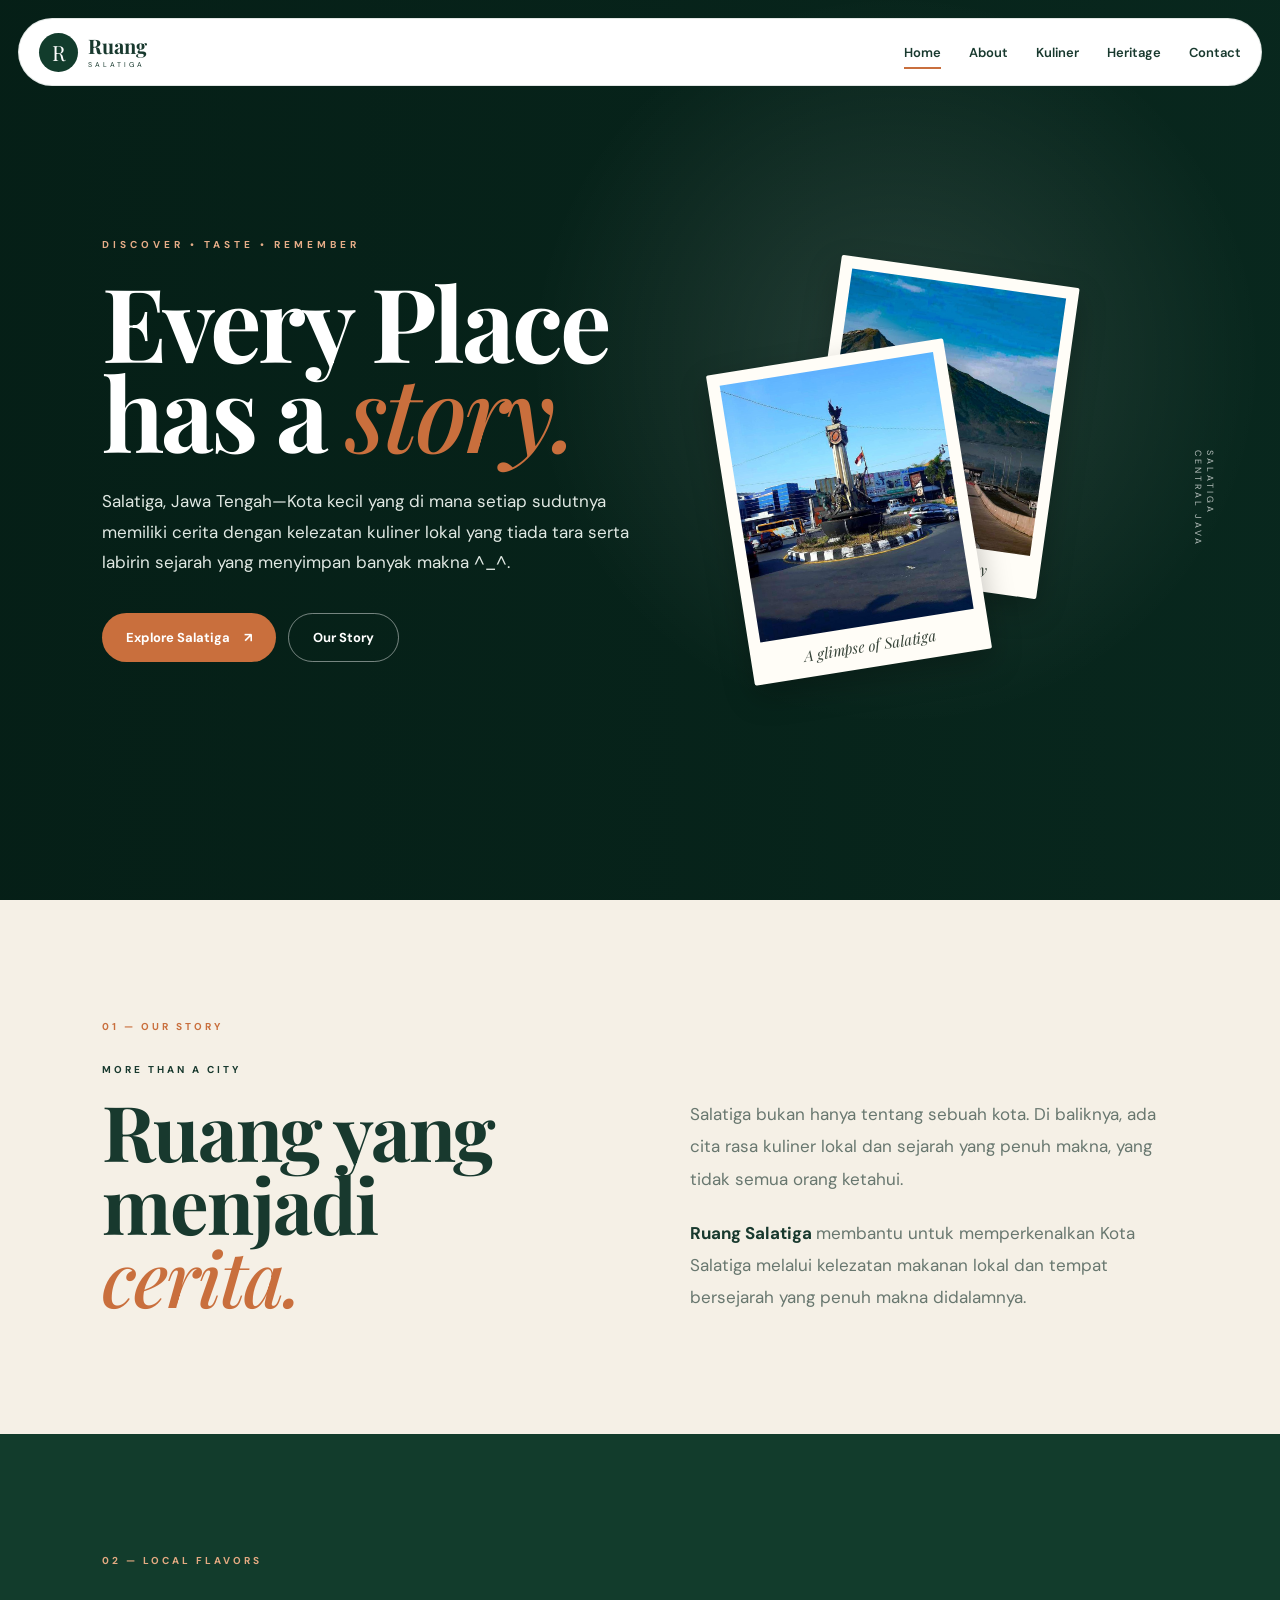
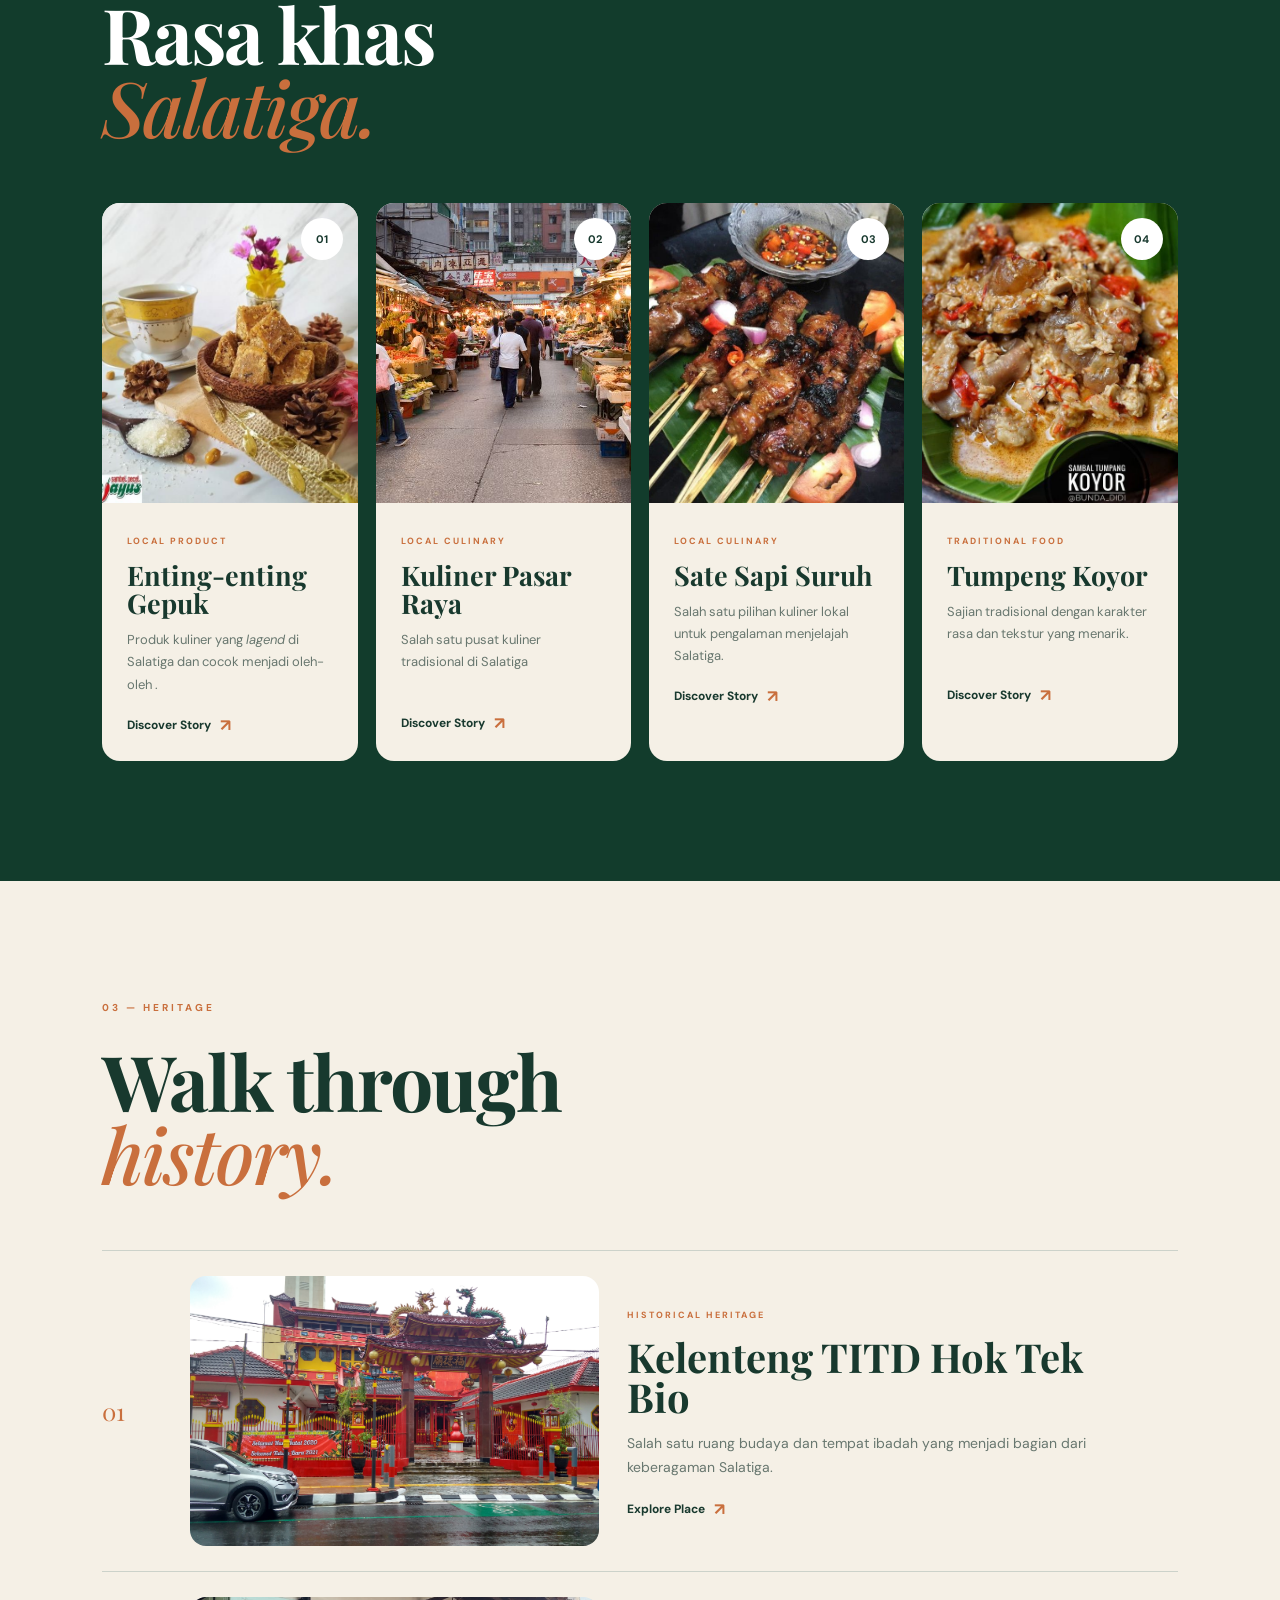
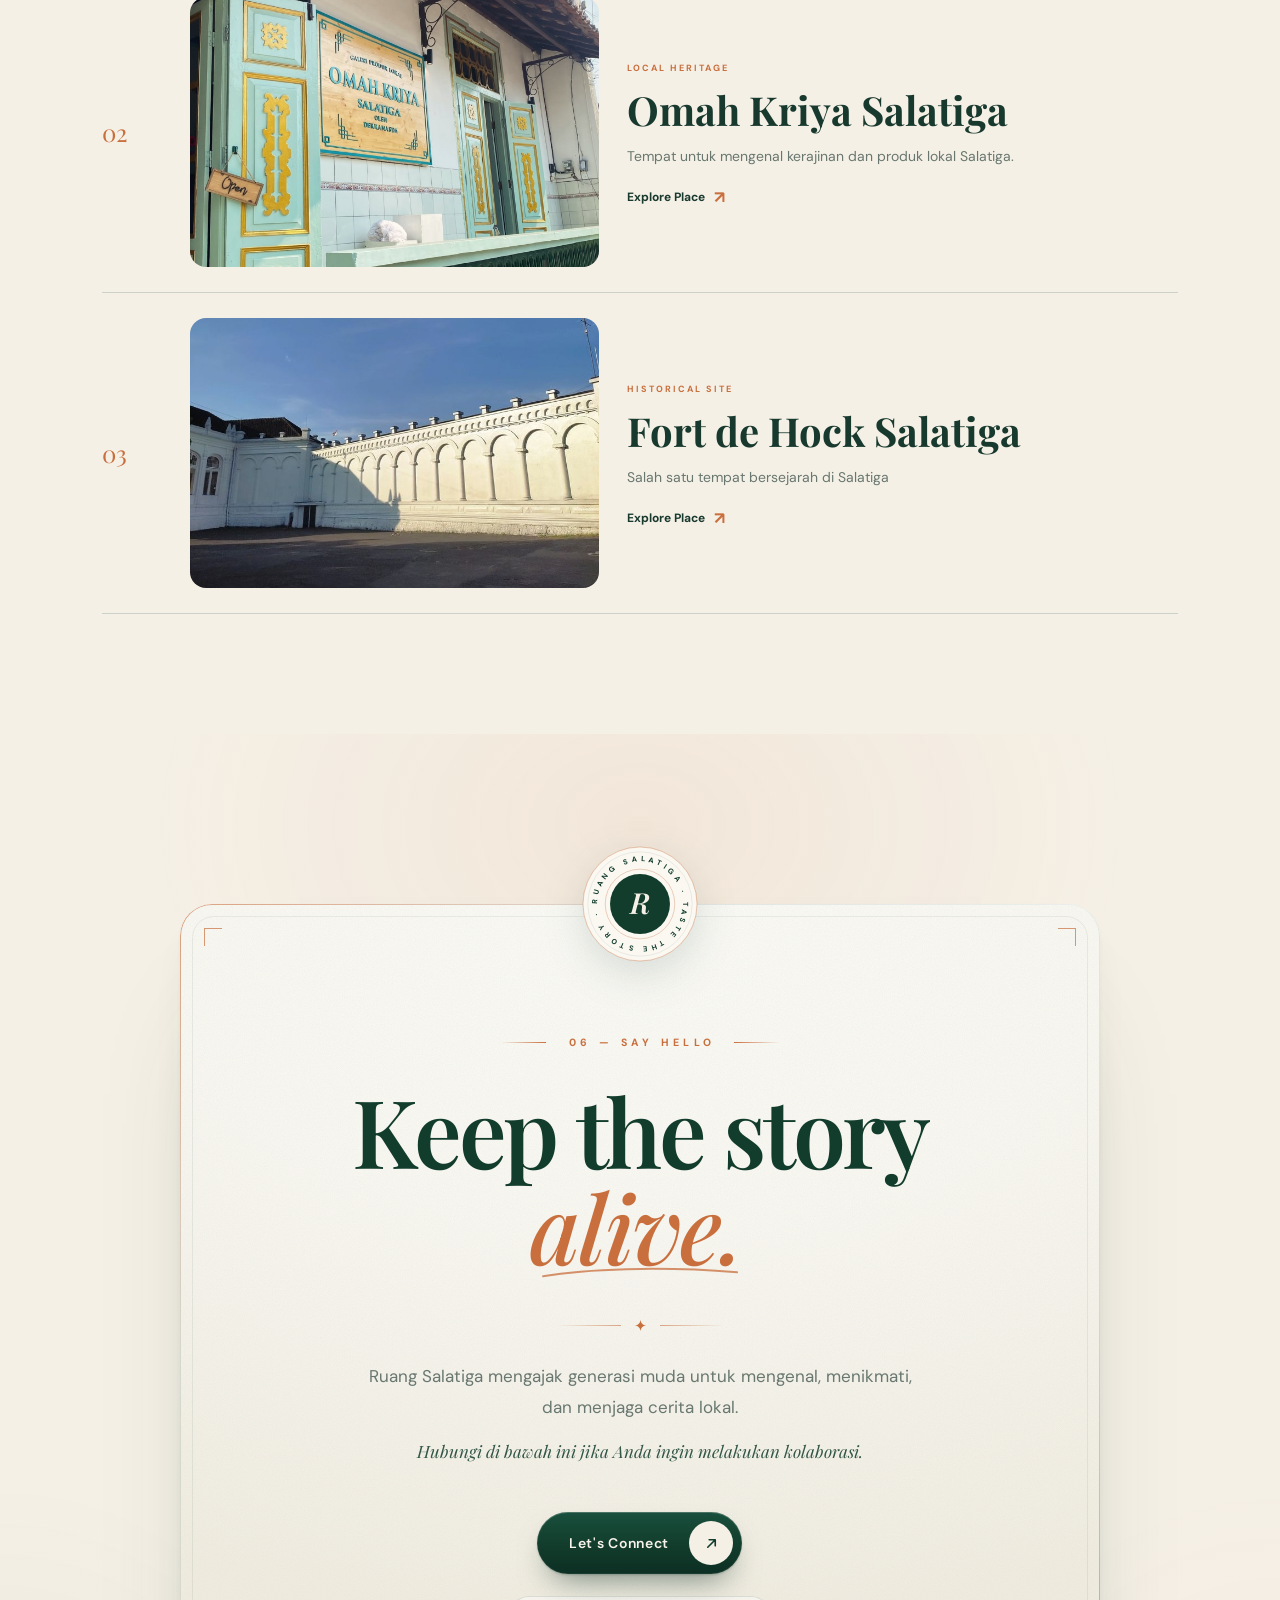
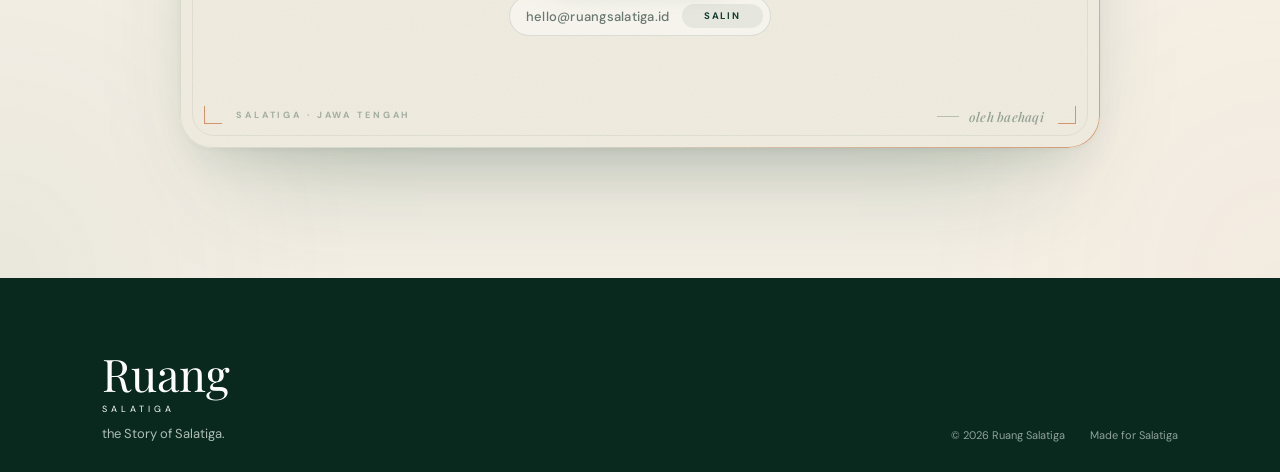
==== commit 5222cf73: "update lagi baehaqi" ====
--- a/index.html
+++ b/index.html
@@ -31,6 +31,8 @@
 
     <link rel="stylesheet"
           href="css/style.css">
+    <link rel="stylesheet" 
+          href="css/contact.css">
 
 </head>
 
@@ -56,7 +58,7 @@
             </strong>
 
             <small>
-                SALATIGA 
+                SALATIGA
             </small>
 
         </span>
@@ -126,12 +128,13 @@
         <h1>
             Every Place
             <br>
-            has a <em>memory.</em>
+            has a <em>story.</em>
         </h1>
 
         <p class="hero-description">
-            Salatiga, Merupakan kota kecil di Salatiga yang memiliki banyak cerita menarik. 
-            dari berbagai cita rasa lokal dan tempat bersejarah yang  wajib dikunjungi saat berada di kota yang biasa di sebut kota <i>slow living</i> ini.
+            Salatiga, Jawa Tengah—Kota kecil yang di mana setiap sudutnya memiliki
+             cerita dengan kelezatan kuliner lokal yang tiada tara
+              serta labirin sejarah yang menyimpan banyak makna ^_^.
         </p>
 
         <div class="hero-buttons">
@@ -697,58 +700,137 @@
 
 </section>
 
-
-
-
-                
-
 <section
-    class="section contact"
-    id="contact">
-
-
-    <div class="contact-box">
-
-
-        <div class="section-label">
-
-            06 — SAY HELLO
-
-        </div>
-
-
-        <h2>
-
-            Keep the story
-            <br>
-
-            <em>alive.</em>
-
+    class="section contact lux-contact"
+    id="contact"
+    data-lux-contact>
+
+    <div class="lux-card">
+
+        <!-- dekorasi -->
+        <span class="lux-frame" aria-hidden="true"></span>
+        <span class="lux-corner lux-corner--tl" aria-hidden="true"></span>
+        <span class="lux-corner lux-corner--tr" aria-hidden="true"></span>
+        <span class="lux-corner lux-corner--bl" aria-hidden="true"></span>
+        <span class="lux-corner lux-corner--br" aria-hidden="true"></span>
+
+        <!-- segel R -->
+        <div class="lux-seal" aria-hidden="true">
+            <div class="lux-seal__inner" style="--d:.2s">
+
+                <svg class="lux-seal__base" viewBox="0 0 120 120">
+                    <circle cx="60" cy="60" r="59" fill="#fbf8f2" stroke="rgba(201,111,61,.5)" stroke-width=".8"/>
+                    <circle cx="60" cy="60" r="54" fill="none" stroke="rgba(18,60,44,.14)" stroke-width=".6"/>
+                    <circle cx="60" cy="60" r="36" fill="none" stroke="rgba(201,111,61,.55)" stroke-width=".6"/>
+                    <circle cx="60" cy="60" r="31" fill="#123c2c"/>
+                    <text x="60" y="60" dy=".34em" text-anchor="middle">R</text>
+                </svg>
+
+                <svg class="lux-seal__text" viewBox="0 0 120 120">
+                    <defs>
+                        <path id="luxSealPath" d="M 60,60 m -44,0 a 44,44 0 1,1 88,0 a 44,44 0 1,1 -88,0"/>
+                    </defs>
+                    <text>
+                        <textPath href="#luxSealPath" textLength="272" lengthAdjust="spacing">RUANG SALATIGA · TASTE THE STORY ·&#160;</textPath>
+                    </text>
+                </svg>
+
+            </div>
+        </div>
+
+
+        <p class="lux-eyebrow" data-r style="--d:.35s">
+            <span class="lux-eyebrow__line" aria-hidden="true"></span>
+            <span class="lux-eyebrow__text">06 — Say Hello</span>
+            <span class="lux-eyebrow__line" aria-hidden="true"></span>
+        </p>
+
+
+        <h2 class="lux-title">
+            <span class="lux-title__row">
+                <span class="lux-word" style="--d:.5s">Keep</span>
+                <span class="lux-word" style="--d:.6s">the</span>
+                <span class="lux-word" style="--d:.7s">story</span>
+            </span>
+            <span class="lux-title__row">
+                <em class="lux-accent" style="--d:.9s">
+                    <span class="lux-accent__text">alive.</span>
+                    <svg class="lux-swash" viewBox="0 0 200 20" preserveAspectRatio="none" aria-hidden="true">
+                        <path pathLength="1" d="M3 13 C 45 5, 120 2, 197 9"/>
+                    </svg>
+                </em>
+            </span>
         </h2>
 
 
-        <p>
-
+        <div class="lux-divider" data-r style="--d:1.05s" aria-hidden="true">
+            <span class="lux-divider__line"></span>
+            <svg class="lux-divider__star" viewBox="0 0 20 20">
+                <path d="M10 0C10.8 6.2 13.8 9.2 20 10C13.8 10.8 10.8 13.8 10 20C9.2 13.8 6.2 10.8 0 10C6.2 9.2 9.2 6.2 10 0Z"/>
+            </svg>
+            <span class="lux-divider__line"></span>
+        </div>
+
+
+        <p class="lux-lead" data-r style="--d:1.15s">
             Ruang Salatiga mengajak generasi
             muda untuk mengenal, menikmati,
             dan menjaga cerita lokal.
-
-            <br>hubungi dibawah ini jika anda ingin melakukan kolaborasi.
-</b>
         </p>
 
-
-        <a
-            href="mailto:hello@ruangsalatiga.id"
-            class="btn btn-dark">
-
-            Let's Connect
-
-            <span>
-                ↗
-            </span>
-
-        </a>
+        <p class="lux-sub" data-r style="--d:1.25s">
+            Hubungi di bawah ini jika Anda ingin melakukan kolaborasi.
+        </p>
+
+
+        <div class="lux-cta" data-r style="--d:1.4s">
+
+            <div class="lux-magnet">
+                <a
+                    href="mailto:hello@ruangsalatiga.id"
+                    class="lux-btn">
+
+                    <span class="lux-btn__fill" aria-hidden="true"></span>
+
+                    <span class="lux-btn__label">Let's Connect</span>
+
+                    <span class="lux-btn__icon" aria-hidden="true">
+                        <svg class="lux-arrow lux-arrow--a" viewBox="0 0 16 16"><path d="M4 12L12 4M5.5 4H12V10.5"/></svg>
+                        <svg class="lux-arrow lux-arrow--b" viewBox="0 0 16 16"><path d="M4 12L12 4M5.5 4H12V10.5"/></svg>
+                    </span>
+
+                </a>
+            </div>
+
+            <button
+                type="button"
+                class="lux-copy"
+                data-copy="hello@ruangsalatiga.id"
+                aria-label="Salin alamat email hello@ruangsalatiga.id">
+
+                <span class="lux-copy__mail">hello@ruangsalatiga.id</span>
+
+                <span class="lux-copy__tag" aria-hidden="true">
+                    <span class="lux-copy__idle">Salin</span>
+                    <span class="lux-copy__done">Tersalin</span>
+                </span>
+
+            </button>
+
+            <span class="lux-sr" aria-live="polite" data-copy-status></span>
+
+        </div>
+
+
+        <!-- watermark -->
+        <p class="lux-meta" data-r style="--d:1.8s" aria-hidden="true">
+            Salatiga · Jawa Tengah
+        </p>
+
+        <p class="lux-signature" data-r style="--d:1.8s">
+            <span class="lux-signature__line" aria-hidden="true"></span>
+            oleh baehaqi
+        </p>
 
     </div>
 
@@ -802,6 +884,9 @@
 <script
     src="js/script.js">
 </script>
+<script
+    src="js/contact.js">
+</script>
 
 
 </body>
--- a/css/contact.css
+++ b/css/contact.css
@@ -0,0 +1,811 @@
+.lux-contact {
+    --lux-green: var(--green, #123c2c);
+    --lux-deep: var(--dark-green, #09291f);
+    --lux-cream: var(--cream, #f5f0e6);
+    --lux-ivory: #fbf8f2;
+    --lux-orange: var(--orange, #c96f3d);
+    --lux-gold: #e6b089;
+    --lux-muted: var(--muted, #68776f);
+    --lux-line: rgba(18, 60, 44, .12);
+
+    --lux-ease: cubic-bezier(.22, 1, .36, 1);
+    --lux-ease-io: cubic-bezier(.65, 0, .35, 1);
+
+    --lux-grain: url("data:image/svg+xml,%3Csvg xmlns='http://www.w3.org/2000/svg' width='180' height='180'%3E%3Cfilter id='n'%3E%3CfeTurbulence type='fractalNoise' baseFrequency='.9' numOctaves='3' stitchTiles='stitch'/%3E%3CfeColorMatrix values='0 0 0 0 .07 0 0 0 0 .23 0 0 0 0 .17 0 0 0 .9 0'/%3E%3C/filter%3E%3Crect width='100%25' height='100%25' filter='url(%23n)' opacity='.07'/%3E%3C/svg%3E");
+
+    position: relative;
+    isolation: isolate;
+    overflow: hidden;
+    padding: 170px 8% 130px;
+    background:
+        radial-gradient(55% 45% at 50% 8%, rgba(201, 111, 61, .08), transparent 70%),
+        radial-gradient(40% 50% at 0% 100%, rgba(18, 60, 44, .05), transparent 70%),
+        radial-gradient(40% 50% at 100% 100%, rgba(201, 111, 61, .04), transparent 70%),
+        var(--lux-cream);
+}
+
+
+/* ===== KARTU ===== */
+
+.lux-card {
+    --mx: 50%;
+    --my: 0%;
+    position: relative;
+    max-width: 920px;
+    margin: 0 auto;
+    padding: 132px clamp(28px, 6vw, 76px) 112px;
+    text-align: center;
+    border-radius: 32px;
+    background:
+        var(--lux-grain),
+        radial-gradient(120% 85% at 50% 0%, #fdfbf7 0%, var(--lux-ivory) 45%, #f3ede1 100%);
+    box-shadow:
+        inset 0 1px 0 rgba(255, 255, 255, .9),
+        0 2px 4px rgba(18, 60, 44, .03),
+        0 24px 48px -24px rgba(18, 60, 44, .16),
+        0 70px 120px -60px rgba(18, 60, 44, .28);
+    transition:
+        opacity 1.4s var(--lux-ease),
+        transform 1.6s var(--lux-ease),
+        box-shadow .9s var(--lux-ease);
+}
+
+.lux-card:hover {
+    box-shadow:
+        inset 0 1px 0 rgba(255, 255, 255, .9),
+        0 2px 4px rgba(18, 60, 44, .03),
+        0 30px 60px -26px rgba(18, 60, 44, .2),
+        0 90px 140px -60px rgba(18, 60, 44, .34);
+}
+
+.lux-card::before {
+    content: "";
+    position: absolute;
+    inset: 0;
+    padding: 1px;
+    border-radius: inherit;
+    background: linear-gradient(
+        140deg,
+        rgba(201, 111, 61, .65),
+        rgba(18, 60, 44, .12) 28%,
+        rgba(18, 60, 44, .08) 50%,
+        rgba(18, 60, 44, .12) 72%,
+        rgba(201, 111, 61, .65)
+    );
+    -webkit-mask:
+        linear-gradient(#000 0 0) content-box,
+        linear-gradient(#000 0 0);
+    -webkit-mask-composite: xor;
+    mask-composite: exclude;
+    pointer-events: none;
+}
+
+.lux-card::after {
+    content: "";
+    position: absolute;
+    inset: 0;
+    z-index: 0;
+    border-radius: inherit;
+    background: radial-gradient(520px circle at var(--mx) var(--my), rgba(201, 111, 61, .09), transparent 55%);
+    opacity: 0;
+    transition: opacity .9s var(--lux-ease);
+    pointer-events: none;
+}
+
+.lux-card:hover::after {
+    opacity: 1;
+}
+
+.lux-frame {
+    position: absolute;
+    inset: 12px;
+    border: 1px solid rgba(18, 60, 44, .07);
+    border-radius: 22px;
+    pointer-events: none;
+}
+
+.lux-corner {
+    --c: 24px;
+    position: absolute;
+    width: 18px;
+    height: 18px;
+    border: 0 solid rgba(201, 111, 61, .7);
+    pointer-events: none;
+    transition:
+        opacity 1s var(--lux-ease) .7s,
+        transform 1.2s var(--lux-ease) .7s;
+}
+
+.lux-corner--tl { top: var(--c); left: var(--c); border-top-width: 1px; border-left-width: 1px; transform-origin: top left; }
+.lux-corner--tr { top: var(--c); right: var(--c); border-top-width: 1px; border-right-width: 1px; transform-origin: top right; }
+.lux-corner--bl { bottom: var(--c); left: var(--c); border-bottom-width: 1px; border-left-width: 1px; transform-origin: bottom left; }
+.lux-corner--br { bottom: var(--c); right: var(--c); border-bottom-width: 1px; border-right-width: 1px; transform-origin: bottom right; }
+
+
+/* ===== SEGEL "R" ===== */
+
+.lux-seal {
+    position: absolute;
+    top: 0;
+    left: 50%;
+    z-index: 2;
+    width: 116px;
+    height: 116px;
+    transform: translate(-50%, -50%);
+    pointer-events: none;
+}
+
+.lux-seal__inner {
+    position: relative;
+    width: 100%;
+    height: 100%;
+    filter: drop-shadow(0 12px 20px rgba(18, 60, 44, .14));
+    transition:
+        opacity 1.2s var(--lux-ease) var(--d, 0s),
+        transform 1.6s var(--lux-ease) var(--d, 0s);
+}
+
+.lux-seal svg {
+    position: absolute;
+    inset: 0;
+    width: 100%;
+    height: 100%;
+    overflow: visible;
+}
+
+.lux-seal__text {
+    animation: luxSpin 40s linear infinite;
+}
+
+.lux-seal__text text {
+    font-family: "DM Sans", sans-serif;
+    font-size: 7.6px;
+    font-weight: 700;
+    fill: var(--lux-green);
+}
+
+.lux-seal__base text {
+    font-family: "Playfair Display", serif;
+    font-style: italic;
+    font-weight: 600;
+    font-size: 30px;
+    fill: var(--lux-cream);
+}
+
+@keyframes luxSpin {
+    to { transform: rotate(360deg); }
+}
+
+
+/* ===== ISI KARTU ===== */
+
+.lux-eyebrow,
+.lux-title,
+.lux-divider,
+.lux-lead,
+.lux-sub,
+.lux-cta {
+    position: relative;
+    z-index: 1;
+}
+
+.lux-eyebrow {
+    display: flex;
+    align-items: center;
+    justify-content: center;
+    gap: 18px;
+    margin: 0 0 34px;
+    color: var(--lux-orange);
+    font-family: "DM Sans", sans-serif;
+    font-size: 10.5px;
+    font-weight: 700;
+    letter-spacing: .42em;
+    text-transform: uppercase;
+}
+
+.lux-eyebrow__text {
+    padding-left: .42em;
+}
+
+.lux-eyebrow__line {
+    width: 46px;
+    height: 1px;
+    background: linear-gradient(90deg, transparent, currentColor);
+    transition: transform 1.3s var(--lux-ease) calc(var(--d, 0s) + .25s);
+    transform-origin: right center;
+}
+
+.lux-eyebrow__line:last-child {
+    background: linear-gradient(90deg, currentColor, transparent);
+    transform-origin: left center;
+}
+
+.lux-contact .lux-title {
+    margin: 0;
+    color: var(--lux-green);
+    font-family: "Playfair Display", serif;
+    font-size: clamp(42px, 7.4vw, 98px);
+    font-weight: 600;
+    line-height: 1;
+    letter-spacing: -.035em;
+}
+
+.lux-title__row {
+    display: block;
+}
+
+.lux-word {
+    display: inline-block;
+}
+
+.lux-accent {
+    position: relative;
+    display: inline-block;
+    margin-top: .02em;
+    font-style: italic;
+    font-weight: 500;
+    letter-spacing: -.02em;
+}
+
+.lux-accent__text {
+    display: inline-block;
+    padding: 0 .12em .06em .04em;
+    color: var(--lux-orange);
+}
+
+@supports ((-webkit-background-clip: text) or (background-clip: text)) {
+    .lux-accent__text {
+        background: linear-gradient(
+            100deg,
+            var(--lux-orange) 0%,
+            var(--lux-orange) 40%,
+            #f6cfae 50%,
+            var(--lux-orange) 60%,
+            var(--lux-orange) 100%
+        );
+        background-size: 300% 100%;
+        background-position: 0% 0;
+        -webkit-background-clip: text;
+        background-clip: text;
+        color: transparent;
+        transition: background-position 2.4s var(--lux-ease-io) 1.7s;
+    }
+}
+
+.lux-swash {
+    position: absolute;
+    left: 6%;
+    bottom: -.04em;
+    width: 90%;
+    height: .2em;
+    overflow: visible;
+}
+
+.lux-swash path {
+    fill: none;
+    stroke: var(--lux-orange);
+    stroke-width: 2;
+    stroke-linecap: round;
+    vector-effect: non-scaling-stroke;
+    stroke-dasharray: 1;
+    stroke-dashoffset: 0;
+    opacity: .75;
+    transition: stroke-dashoffset 1.6s var(--lux-ease-io) 1.5s;
+}
+
+.lux-divider {
+    display: flex;
+    align-items: center;
+    justify-content: center;
+    gap: 14px;
+    margin: 40px auto 30px;
+    color: var(--lux-orange);
+}
+
+.lux-divider__line {
+    width: 64px;
+    height: 1px;
+    background: linear-gradient(90deg, transparent, rgba(201, 111, 61, .6));
+    transform-origin: right center;
+    transition: transform 1.3s var(--lux-ease) calc(var(--d, 0s) + .15s);
+}
+
+.lux-divider__line:last-child {
+    background: linear-gradient(90deg, rgba(201, 111, 61, .6), transparent);
+    transform-origin: left center;
+}
+
+.lux-divider__star {
+    width: 11px;
+    height: 11px;
+    fill: currentColor;
+    transition: transform 1.2s var(--lux-ease);
+}
+
+.lux-card:hover .lux-divider__star {
+    transform: rotate(90deg) scale(1.15);
+}
+
+.lux-contact .lux-lead {
+    max-width: 560px;
+    margin: 0 auto;
+    color: var(--lux-muted);
+    font-size: 17px;
+    line-height: 1.85;
+}
+
+.lux-contact .lux-sub {
+    max-width: 560px;
+    margin: 14px auto 0;
+    color: var(--lux-green);
+    font-family: "Playfair Display", serif;
+    font-size: 17px;
+    font-style: italic;
+    line-height: 1.7;
+    opacity: .85;
+}
+
+
+/* ===== TOMBOL ===== */
+
+.lux-cta {
+    display: flex;
+    flex-direction: column;
+    align-items: center;
+    gap: 22px;
+    margin-top: 46px;
+}
+
+.lux-magnet {
+    display: inline-flex;
+    padding: 20px;
+    margin: -20px;
+    will-change: transform;
+}
+
+.lux-btn {
+    position: relative;
+    isolation: isolate;
+    display: inline-flex;
+    align-items: center;
+    gap: 20px;
+    height: 62px;
+    padding: 0 9px 0 32px;
+    overflow: hidden;
+    border-radius: 999px;
+    color: #f8f3ea;
+    background: linear-gradient(180deg, #19503d 0%, var(--lux-green) 55%, #0c2f23 100%);
+    box-shadow:
+        inset 0 1px 0 rgba(255, 255, 255, .16),
+        inset 0 0 0 1px rgba(255, 255, 255, .06),
+        0 1px 2px rgba(9, 41, 31, .2),
+        0 16px 32px -14px rgba(9, 41, 31, .6);
+    font-family: "DM Sans", sans-serif;
+    font-size: 14px;
+    font-weight: 600;
+    letter-spacing: .05em;
+    text-decoration: none;
+    cursor: pointer;
+    -webkit-tap-highlight-color: transparent;
+    transition:
+        transform .6s var(--lux-ease),
+        box-shadow .8s var(--lux-ease);
+}
+
+.lux-btn:hover {
+    box-shadow:
+        inset 0 1px 0 rgba(255, 255, 255, .22),
+        inset 0 0 0 1px rgba(255, 255, 255, .08),
+        0 1px 2px rgba(9, 41, 31, .2),
+        0 24px 46px -16px rgba(201, 111, 61, .6);
+}
+
+.lux-btn:active {
+    transform: scale(.965);
+    transition-duration: .18s;
+}
+
+.lux-btn:focus-visible {
+    outline: 1.5px solid var(--lux-orange);
+    outline-offset: 6px;
+}
+
+.lux-btn__fill {
+    position: absolute;
+    inset: 0;
+    z-index: -1;
+    border-radius: inherit;
+    background: linear-gradient(180deg, #d9834f 0%, var(--lux-orange) 55%, #b45c2f 100%);
+    clip-path: circle(0% at calc(100% - 31px) 50%);
+    transition: clip-path .85s var(--lux-ease);
+}
+
+.lux-btn:hover .lux-btn__fill,
+.lux-btn:focus-visible .lux-btn__fill {
+    clip-path: circle(160% at calc(100% - 31px) 50%);
+}
+
+.lux-btn::after {
+    content: "";
+    position: absolute;
+    top: -10%;
+    bottom: -10%;
+    left: -40%;
+    z-index: 1;
+    width: 30%;
+    background: linear-gradient(100deg, transparent, rgba(255, 255, 255, .32), transparent);
+    opacity: 0;
+    transform: skewX(-20deg);
+    pointer-events: none;
+}
+
+.lux-btn:hover::after {
+    animation: luxBtnSheen 1.2s var(--lux-ease) .15s;
+}
+
+@keyframes luxBtnSheen {
+    0%   { opacity: 0; transform: skewX(-20deg) translateX(0); }
+    20%  { opacity: 1; }
+    100% { opacity: 0; transform: skewX(-20deg) translateX(560%); }
+}
+
+.lux-btn__label {
+    position: relative;
+    z-index: 2;
+}
+
+.lux-btn__icon {
+    position: relative;
+    z-index: 2;
+    display: grid;
+    place-items: center;
+    width: 44px;
+    height: 44px;
+    overflow: hidden;
+    border-radius: 50%;
+    color: var(--lux-green);
+    background: var(--lux-cream);
+    transition:
+        color .6s var(--lux-ease),
+        background .6s var(--lux-ease),
+        transform .7s var(--lux-ease);
+}
+
+.lux-btn:hover .lux-btn__icon {
+    color: var(--lux-orange);
+    background: #fffaf3;
+    transform: scale(1.05);
+}
+
+.lux-arrow {
+    grid-area: 1 / 1;
+    width: 15px;
+    height: 15px;
+    fill: none;
+    stroke: currentColor;
+    stroke-width: 1.7;
+    stroke-linecap: round;
+    stroke-linejoin: round;
+    transition: transform .6s var(--lux-ease);
+}
+
+.lux-arrow--b {
+    transform: translate(-28px, 28px);
+}
+
+.lux-btn:hover .lux-arrow--a {
+    transform: translate(28px, -28px);
+}
+
+.lux-btn:hover .lux-arrow--b {
+    transform: translate(0, 0);
+    transition-delay: .08s;
+}
+
+.lux-ripple {
+    position: absolute;
+    z-index: 1;
+    border-radius: 50%;
+    background: radial-gradient(circle, rgba(255, 255, 255, .38) 0%, rgba(255, 255, 255, .12) 45%, transparent 70%);
+    transform: scale(0);
+    pointer-events: none;
+    animation: luxRipple .95s var(--lux-ease) forwards;
+}
+
+@keyframes luxRipple {
+    to { transform: scale(1); opacity: 0; }
+}
+
+.lux-copy {
+    display: inline-flex;
+    align-items: center;
+    gap: 12px;
+    padding: 7px 7px 7px 16px;
+    border: 1px solid var(--lux-line);
+    border-radius: 999px;
+    color: var(--lux-muted);
+    background: rgba(255, 255, 255, .45);
+    font-family: "DM Sans", sans-serif;
+    font-size: 13px;
+    font-weight: 500;
+    letter-spacing: .02em;
+    cursor: pointer;
+    -webkit-tap-highlight-color: transparent;
+    transition:
+        color .5s var(--lux-ease),
+        background .5s var(--lux-ease),
+        border-color .5s var(--lux-ease),
+        transform .35s var(--lux-ease);
+}
+
+.lux-copy:hover {
+    color: var(--lux-green);
+    background: rgba(255, 255, 255, .8);
+    border-color: rgba(201, 111, 61, .45);
+}
+
+.lux-copy:active {
+    transform: scale(.97);
+}
+
+.lux-copy:focus-visible {
+    outline: 1.5px solid var(--lux-orange);
+    outline-offset: 4px;
+}
+
+.lux-copy__tag {
+    display: inline-grid;
+    height: 24px;
+    padding: 0 11px;
+    overflow: hidden;
+    border-radius: 999px;
+    color: var(--lux-green);
+    background: rgba(18, 60, 44, .07);
+    font-size: 9.5px;
+    font-weight: 700;
+    letter-spacing: .18em;
+    text-transform: uppercase;
+    transition:
+        color .5s var(--lux-ease),
+        background .5s var(--lux-ease);
+}
+
+.lux-copy__idle,
+.lux-copy__done {
+    grid-area: 1 / 1;
+    display: flex;
+    align-items: center;
+    justify-content: center;
+    transition:
+        transform .55s var(--lux-ease),
+        opacity .4s var(--lux-ease);
+}
+
+.lux-copy__done {
+    opacity: 0;
+    transform: translateY(110%);
+}
+
+.lux-copy.is-copied .lux-copy__idle {
+    opacity: 0;
+    transform: translateY(-110%);
+}
+
+.lux-copy.is-copied .lux-copy__done {
+    opacity: 1;
+    transform: translateY(0);
+}
+
+.lux-copy.is-copied .lux-copy__tag {
+    color: var(--lux-cream);
+    background: var(--lux-green);
+}
+
+.lux-sr {
+    position: absolute;
+    width: 1px;
+    height: 1px;
+    overflow: hidden;
+    clip: rect(0 0 0 0);
+    white-space: nowrap;
+}
+
+
+/* ===== WATERMARK & META ===== */
+
+.lux-contact .lux-signature {
+    position: absolute;
+    right: 56px;
+    bottom: 23px;
+    z-index: 1;
+    display: flex;
+    align-items: center;
+    gap: 10px;
+    margin: 0;
+    color: rgba(18, 60, 44, .42);
+    font-family: "Playfair Display", serif;
+    font-size: 13px;
+    font-style: italic;
+    font-weight: 500;
+    letter-spacing: .02em;
+    user-select: none;
+    transition:
+        opacity 1.1s var(--lux-ease) var(--d, 0s),
+        transform 1.3s var(--lux-ease) var(--d, 0s),
+        filter 1.1s var(--lux-ease) var(--d, 0s),
+        color .7s var(--lux-ease);
+}
+
+.lux-signature__line {
+    width: 22px;
+    height: 1px;
+    background: currentColor;
+    opacity: .6;
+}
+
+.lux-contact .lux-card:hover .lux-signature {
+    color: rgba(201, 111, 61, .8);
+}
+
+.lux-meta {
+    position: absolute;
+    left: 56px;
+    bottom: 27px;
+    z-index: 1;
+    margin: 0;
+    color: rgba(18, 60, 44, .34);
+    font-family: "DM Sans", sans-serif;
+    font-size: 9px;
+    font-weight: 700;
+    letter-spacing: .32em;
+    text-transform: uppercase;
+}
+
+
+/* ===== ANIMASI MUNCUL SAAT DI-SCROLL ===== */
+
+.lux-contact [data-r],
+.lux-contact .lux-word,
+.lux-contact .lux-accent {
+    transition:
+        opacity 1.1s var(--lux-ease) var(--d, 0s),
+        transform 1.3s var(--lux-ease) var(--d, 0s),
+        filter 1.1s var(--lux-ease) var(--d, 0s);
+}
+
+.lux-contact.is-armed:not(.is-visible) .lux-card {
+    opacity: 0;
+    transform: translateY(48px) scale(.975);
+}
+
+.lux-contact.is-armed:not(.is-visible) [data-r],
+.lux-contact.is-armed:not(.is-visible) .lux-word,
+.lux-contact.is-armed:not(.is-visible) .lux-accent {
+    opacity: 0;
+    transform: translateY(22px);
+    filter: blur(8px);
+}
+
+.lux-contact.is-armed:not(.is-visible) .lux-word,
+.lux-contact.is-armed:not(.is-visible) .lux-accent {
+    transform: translateY(.35em);
+}
+
+.lux-contact.is-armed:not(.is-visible) .lux-seal__inner {
+    opacity: 0;
+    transform: scale(.7) rotate(-50deg);
+}
+
+.lux-contact.is-armed:not(.is-visible) .lux-eyebrow__line,
+.lux-contact.is-armed:not(.is-visible) .lux-divider__line {
+    transform: scaleX(0);
+}
+
+.lux-contact.is-armed:not(.is-visible) .lux-corner {
+    opacity: 0;
+    transform: scale(.2);
+}
+
+.lux-contact.is-armed:not(.is-visible) .lux-swash path {
+    stroke-dashoffset: 1;
+}
+
+.lux-contact.is-armed:not(.is-visible) .lux-accent__text {
+    background-position: 100% 0;
+}
+
+
+/* ===== RESPONSIVE ===== */
+
+@media (max-width: 760px) {
+
+    .lux-contact {
+        padding: 120px 5% 90px;
+    }
+
+    .lux-card {
+        padding: 104px 22px 96px;
+        border-radius: 26px;
+    }
+
+    .lux-frame {
+        inset: 9px;
+        border-radius: 19px;
+    }
+
+    .lux-corner {
+        --c: 18px;
+        width: 14px;
+        height: 14px;
+    }
+
+    .lux-seal {
+        width: 96px;
+        height: 96px;
+    }
+
+    .lux-eyebrow {
+        gap: 12px;
+        letter-spacing: .32em;
+    }
+
+    .lux-eyebrow__line {
+        width: 28px;
+    }
+
+    .lux-contact .lux-lead,
+    .lux-contact .lux-sub {
+        font-size: 15.5px;
+    }
+
+    .lux-meta {
+        display: none;
+    }
+
+    .lux-contact .lux-signature {
+        right: 42px;
+        bottom: 15px;
+        font-size: 12px;
+    }
+
+    .lux-signature__line {
+        width: 16px;
+    }
+}
+
+@media (max-width: 480px) {
+
+    .lux-card {
+        padding: 96px 18px 92px;
+    }
+
+    .lux-btn {
+        height: 58px;
+        padding-left: 26px;
+        gap: 16px;
+        font-size: 13px;
+    }
+
+    .lux-btn__icon {
+        width: 40px;
+        height: 40px;
+    }
+
+    .lux-copy {
+        font-size: 12px;
+    }
+}
+
+
+/* ===== AKSESIBILITAS ===== */
+
+@media (prefers-reduced-motion: reduce) {
+
+    .lux-contact *,
+    .lux-contact *::before,
+    .lux-contact *::after {
+        animation: none !important;
+        transition-duration: .01ms !important;
+        transition-delay: 0s !important;
+    }
+}
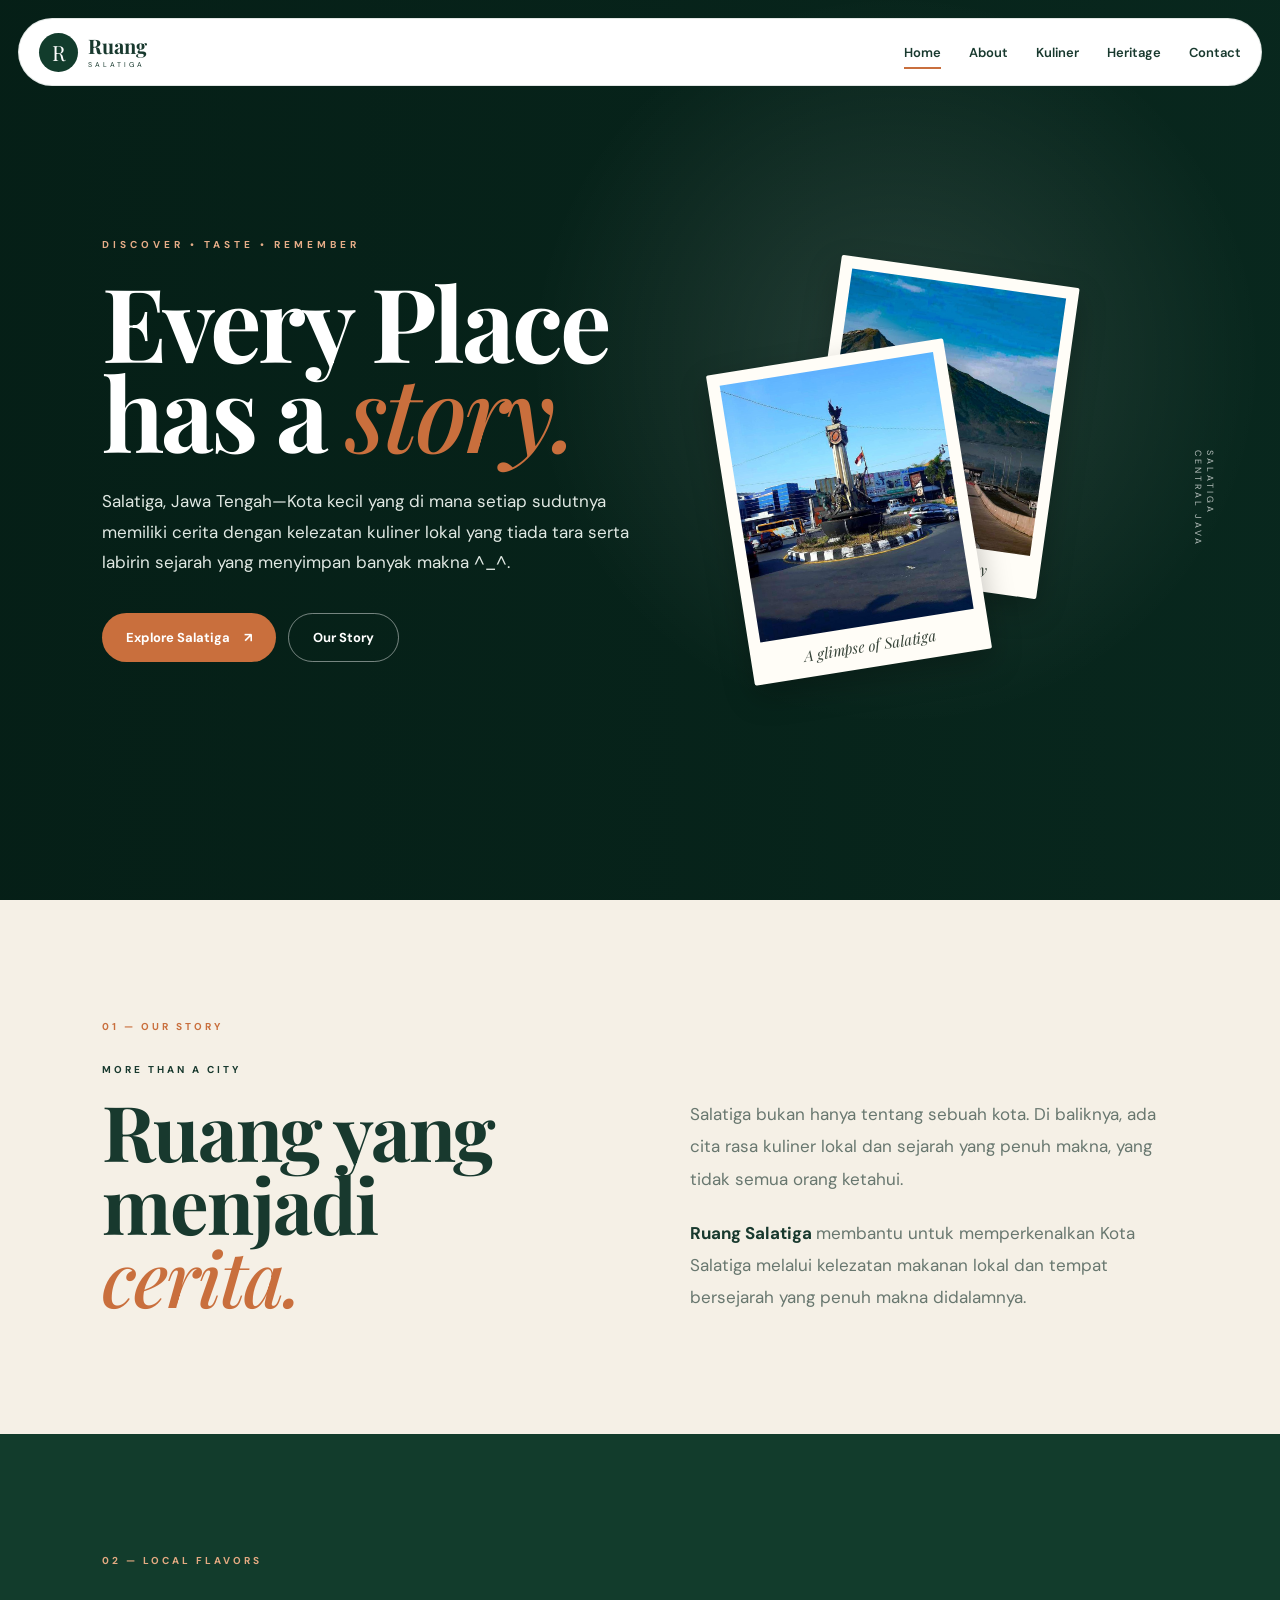
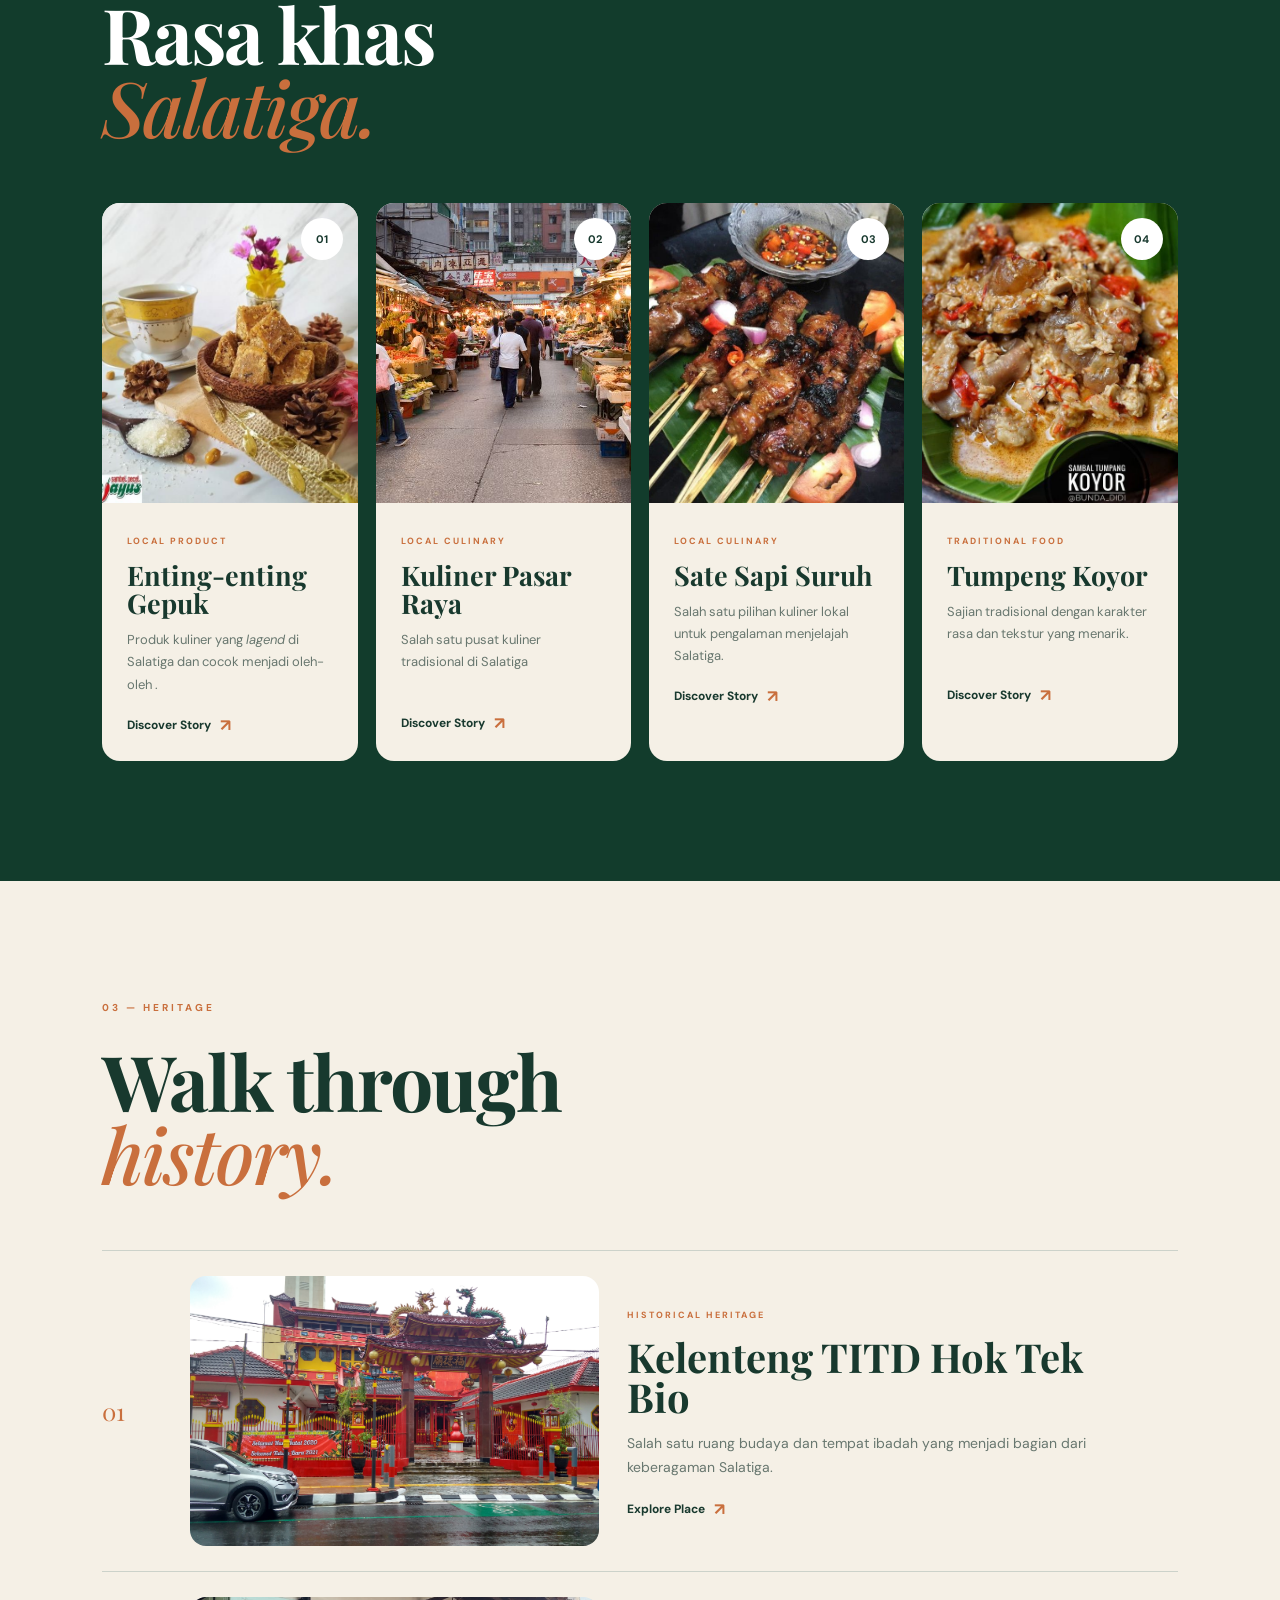
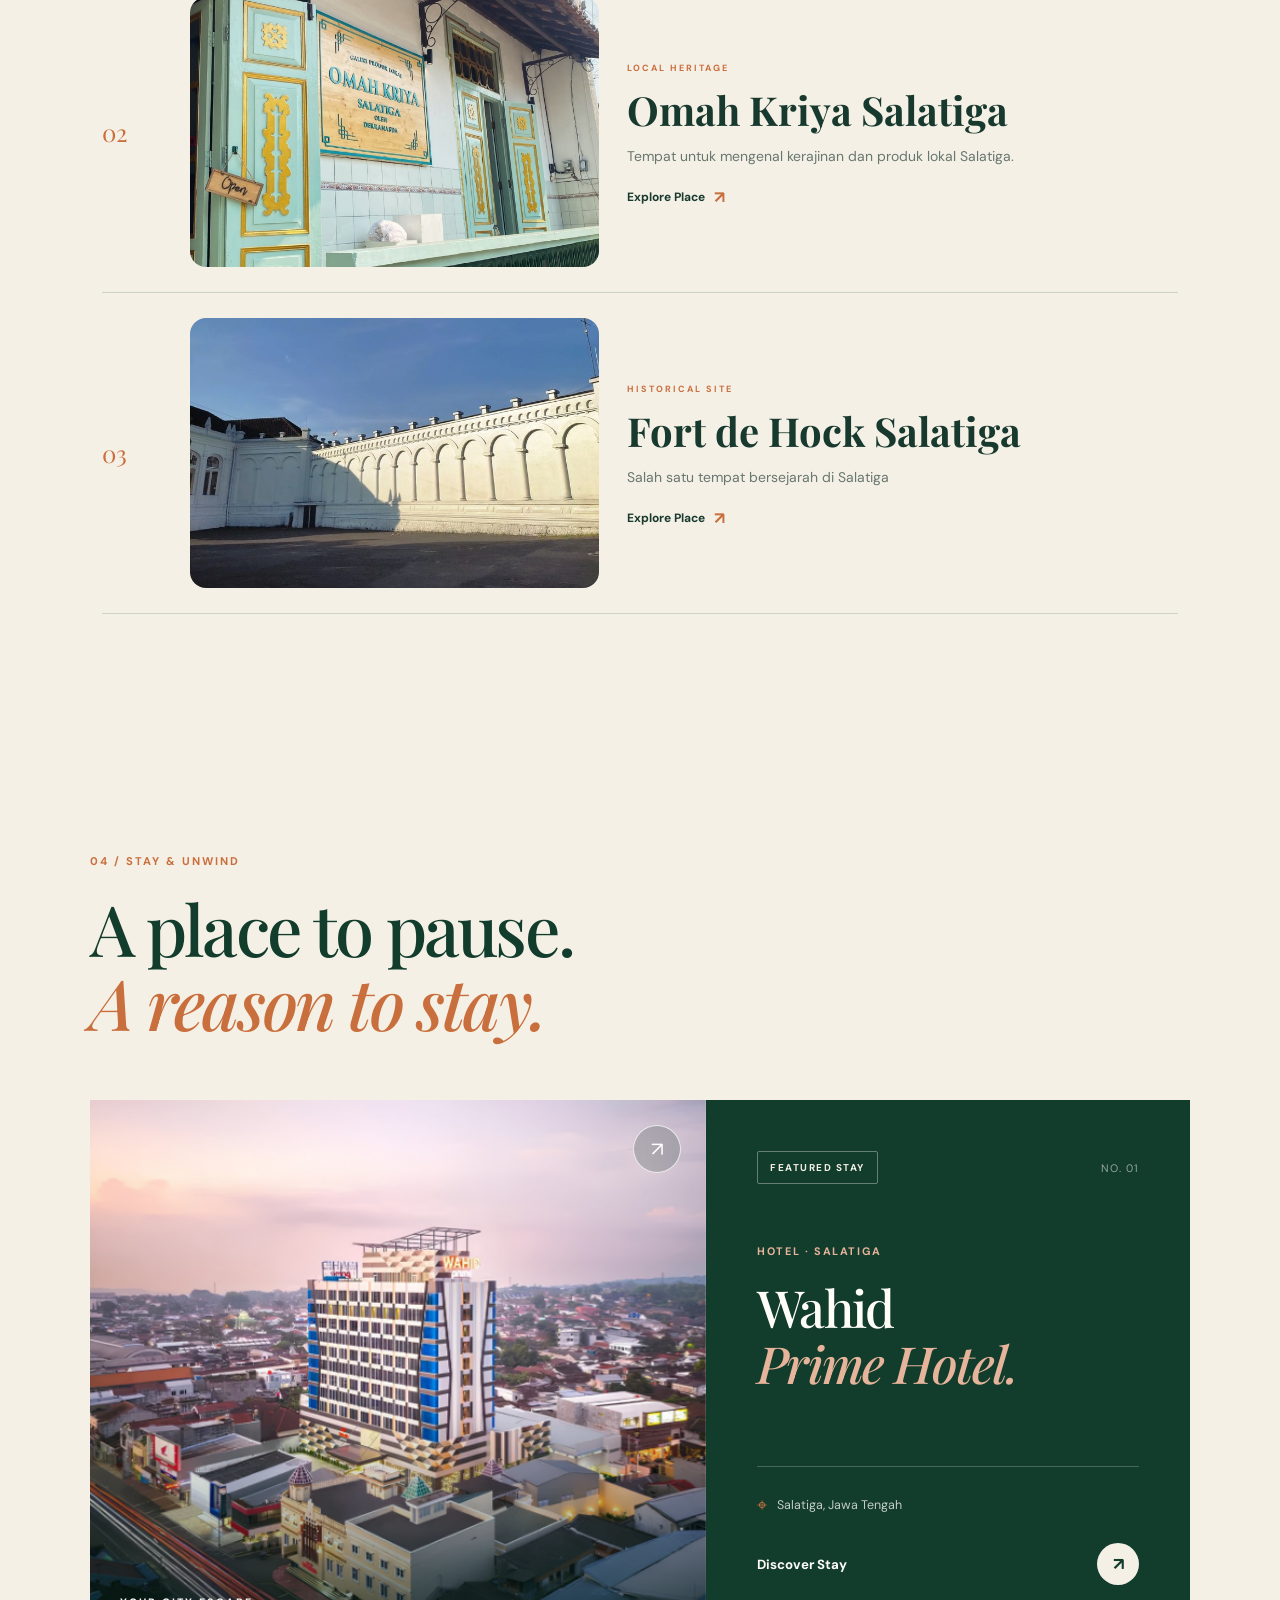
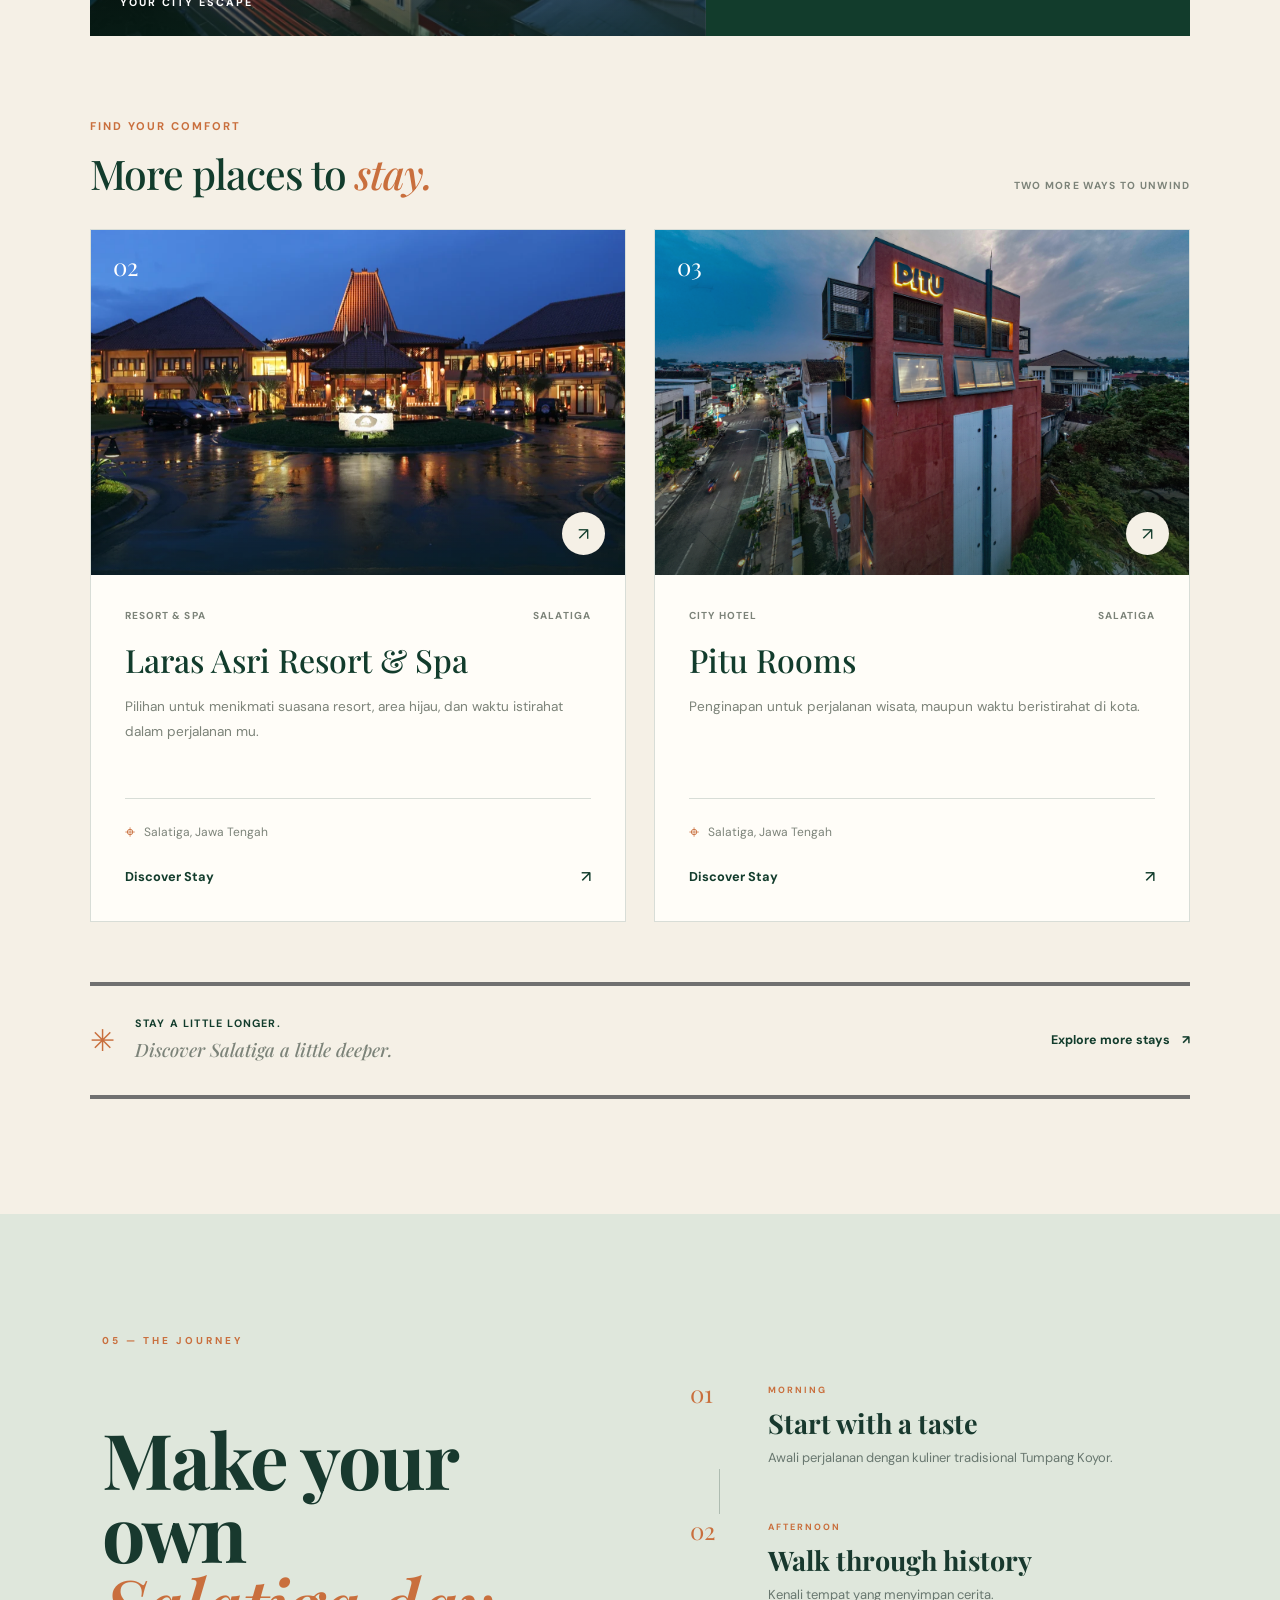
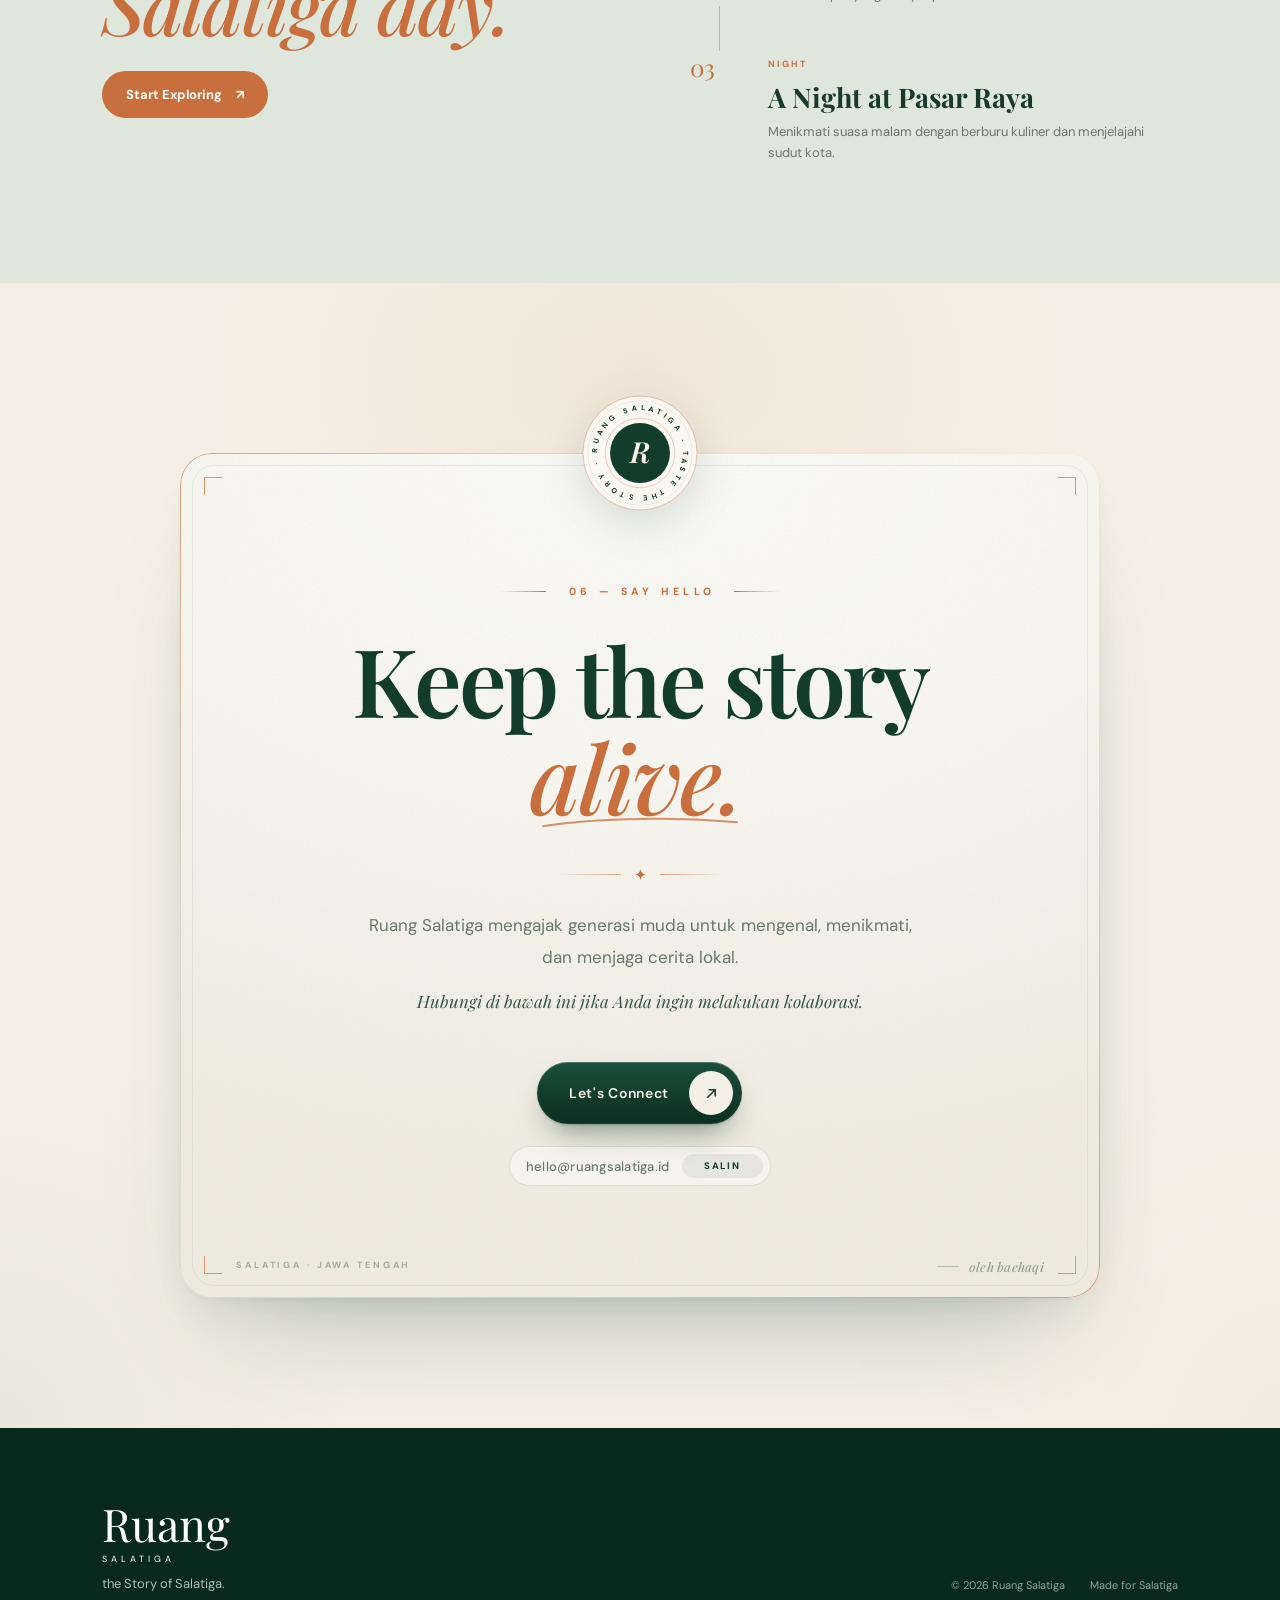
==== commit f7cec3ee: "fixing baehaqi" ====
--- a/index.html
+++ b/index.html
@@ -699,6 +699,421 @@
     </div>
 
 </section>
+
+<!--  STAY-->
+
+<section class="stay-experience" id="stay">
+
+    <div class="stay-heading">
+
+        <div class="stay-heading-left">
+
+            <span class="stay-eyebrow">
+                04 / STAY & UNWIND
+            </span>
+
+            <h2>
+                A place to pause.
+                <br>
+                <em>A reason to stay.</em>
+            </h2>
+
+        </div>
+
+
+
+    </div>
+
+
+    <article class="stay-featured">
+
+        <a
+            href="detail.html?id=wahid"
+            class="stay-featured-image">
+
+            <img
+                src="img/wahid.png"
+                alt="Wahid Prime Hotel Salatiga"
+                loading="lazy">
+
+            <span class="stay-image-caption">
+                YOUR CITY ESCAPE
+            </span>
+
+            <span class="stay-image-arrow">
+                ↗
+            </span>
+
+        </a>
+
+
+        <div class="stay-featured-content">
+
+            <div class="stay-featured-top">
+
+                <span class="stay-tag">
+                    FEATURED STAY
+                </span>
+
+                <span class="stay-index">
+                    NO. 01
+                </span>
+
+            </div>
+
+
+            <div class="stay-featured-main">
+
+                <span class="stay-category">
+                    HOTEL · SALATIGA
+                </span>
+
+                <h3>
+                    Wahid
+                    <br>
+                    <em>Prime Hotel.</em>
+                </h3>
+            </div>
+
+
+            <div class="stay-featured-bottom">
+
+                <div class="stay-address">
+                    <span class="stay-pin">⌖</span>
+
+                    <span>
+                        Salatiga, Jawa Tengah
+                    </span>
+                </div>
+
+                <a
+                    href="detail.html?id=wahid"
+                    class="stay-discover">
+
+                    <span>Discover Stay</span>
+
+                    <span class="stay-discover-arrow">
+                        ↗
+                    </span>
+
+                </a>
+
+            </div>
+
+        </div>
+
+    </article>
+
+
+    <div class="stay-others-heading">
+
+        <div>
+            <span class="stay-eyebrow">
+                FIND YOUR COMFORT
+            </span>
+
+            <h3>
+                More places to <em>stay.</em>
+            </h3>
+        </div>
+
+        <span class="stay-others-note">
+            TWO MORE WAYS TO UNWIND
+        </span>
+
+    </div>
+
+
+    <div class="stay-others-grid">
+
+
+        <!-- LARAS ASRI -->
+
+        <article class="stay-secondary">
+
+            <a
+                href="detail.html?id=laras"
+                class="stay-secondary-image">
+
+                <img
+                    src="img/laras.webp"
+                    alt="Laras Asri Resort and Spa Salatiga"
+                    loading="lazy">
+
+                <span class="stay-secondary-number">
+                    02
+                </span>
+
+                <span class="stay-secondary-arrow">
+                    ↗
+                </span>
+
+            </a>
+
+
+            <div class="stay-secondary-content">
+
+                <div class="stay-secondary-meta">
+                    <span>RESORT & SPA</span>
+                    <span>SALATIGA</span>
+                </div>
+
+                <h4>
+                    Laras Asri Resort & Spa
+                </h4>
+
+                <p>
+                    Pilihan untuk menikmati suasana resort,
+                    area hijau, dan waktu istirahat
+                    dalam perjalanan mu.
+                </p>
+
+                <div class="stay-secondary-bottom">
+
+                    <span>
+                        <span class="stay-pin">⌖</span>
+                        Salatiga, Jawa Tengah
+                    </span>
+
+                    <a href="detail.html?id=laras">
+                        Discover Stay <b>↗</b>
+                    </a>
+
+                </div>
+
+            </div>
+
+        </article>
+
+
+        <!-- GRAND WAHID -->
+
+        <article class="stay-secondary">
+
+            <a
+                href="detail.html?id=pitu"
+                class="stay-secondary-image">
+
+                <img
+                    src="img/pitu.webp"
+                    alt="Grand Wahid Hotel Salatiga"
+                    loading="lazy">
+
+                <span class="stay-secondary-number">
+                    03
+                </span>
+
+                <span class="stay-secondary-arrow">
+                    ↗
+                </span>
+
+            </a>
+
+
+            <div class="stay-secondary-content">
+
+                <div class="stay-secondary-meta">
+                    <span>CITY HOTEL</span>
+                    <span>SALATIGA</span>
+                </div>
+
+                <h4>
+                    Pitu Rooms
+
+                </h4>
+
+                <p>
+                    Penginapan untuk perjalanan wisata, maupun waktu
+                    beristirahat di kota.
+                </p>
+
+                <div class="stay-secondary-bottom">
+
+                    <span>
+                        <span class="stay-pin">⌖</span>
+                        Salatiga, Jawa Tengah
+                    </span>
+
+                    <a href="detail.html?id=pitu">
+                        Discover Stay <b>↗</b>
+                    </a>
+
+                </div>
+
+            </div>
+
+        </article>
+
+
+    </div>
+
+
+    <!-- BOTTOM STRIP -->
+
+    <div class="stay-closing">
+
+        <span class="stay-closing-star">✳</span>
+
+        <p>
+            STAY A LITTLE LONGER.
+            <em>Discover Salatiga a little deeper.</em>
+        </p>
+
+        <a
+            href="https://maps.app.goo.gl/GRit2HH6e7JmS5yu9"
+            target="_blank"
+            rel="noopener noreferrer">
+
+            Explore more stays <span>↗</span>
+
+        </a>
+
+    </div>
+
+</section>
+
+
+<section
+    class="section journey"
+    id="journey">
+
+
+    <div class="section-label">
+
+        05 — THE JOURNEY
+
+    </div>
+
+
+    <div class="journey-grid">
+
+
+        <div>
+
+            <h2>
+
+                Make your own
+                <br>
+
+                <em>Salatiga day.</em>
+
+            </h2>
+
+
+            <p>
+
+               
+            </p>
+
+
+            <a
+                href="#kuliner"
+                class="btn btn-primary">
+
+                Start Exploring
+
+                <span>
+                    ↗
+                </span>
+
+            </a>
+
+        </div>
+
+
+
+        <div class="timeline">
+
+
+            <div class="timeline-item">
+
+                <span>
+                    01
+                </span>
+
+                <div>
+
+                    <small>
+                        MORNING
+                    </small>
+
+                    <h3>
+                        Start with a taste
+                    </h3>
+
+                    <p>
+                        Awali perjalanan dengan kuliner tradisional
+                        Tumpang Koyor.
+                    </p>
+
+                </div>
+
+            </div>
+
+
+            <div class="timeline-line"></div>
+
+
+            <div class="timeline-item">
+
+                <span>
+                    02
+                </span>
+
+                <div>
+
+                    <small>
+                        AFTERNOON
+                    </small>
+
+                    <h3>
+                        Walk through history
+                    </h3>
+
+                    <p>
+                        Kenali tempat yang
+                        menyimpan cerita.
+                    </p>
+
+                </div>
+
+            </div>
+
+
+            <div class="timeline-line"></div>
+
+
+            <div class="timeline-item">
+
+                <span>
+                    03
+                </span>
+
+                <div>
+
+                    <small>
+                        NIGHT
+                    </small>
+
+                    <h3>
+                  A Night at Pasar Raya
+                    </h3>
+
+                    <p>
+                        Menikmati suasa malam dengan berburu kuliner dan menjelajahi sudut kota.
+                    </p>
+
+                </div>
+
+            </div>
+
+
+        </div>
+
+    </div>
+
+</section>
+
 
 <section
     class="section contact lux-contact"
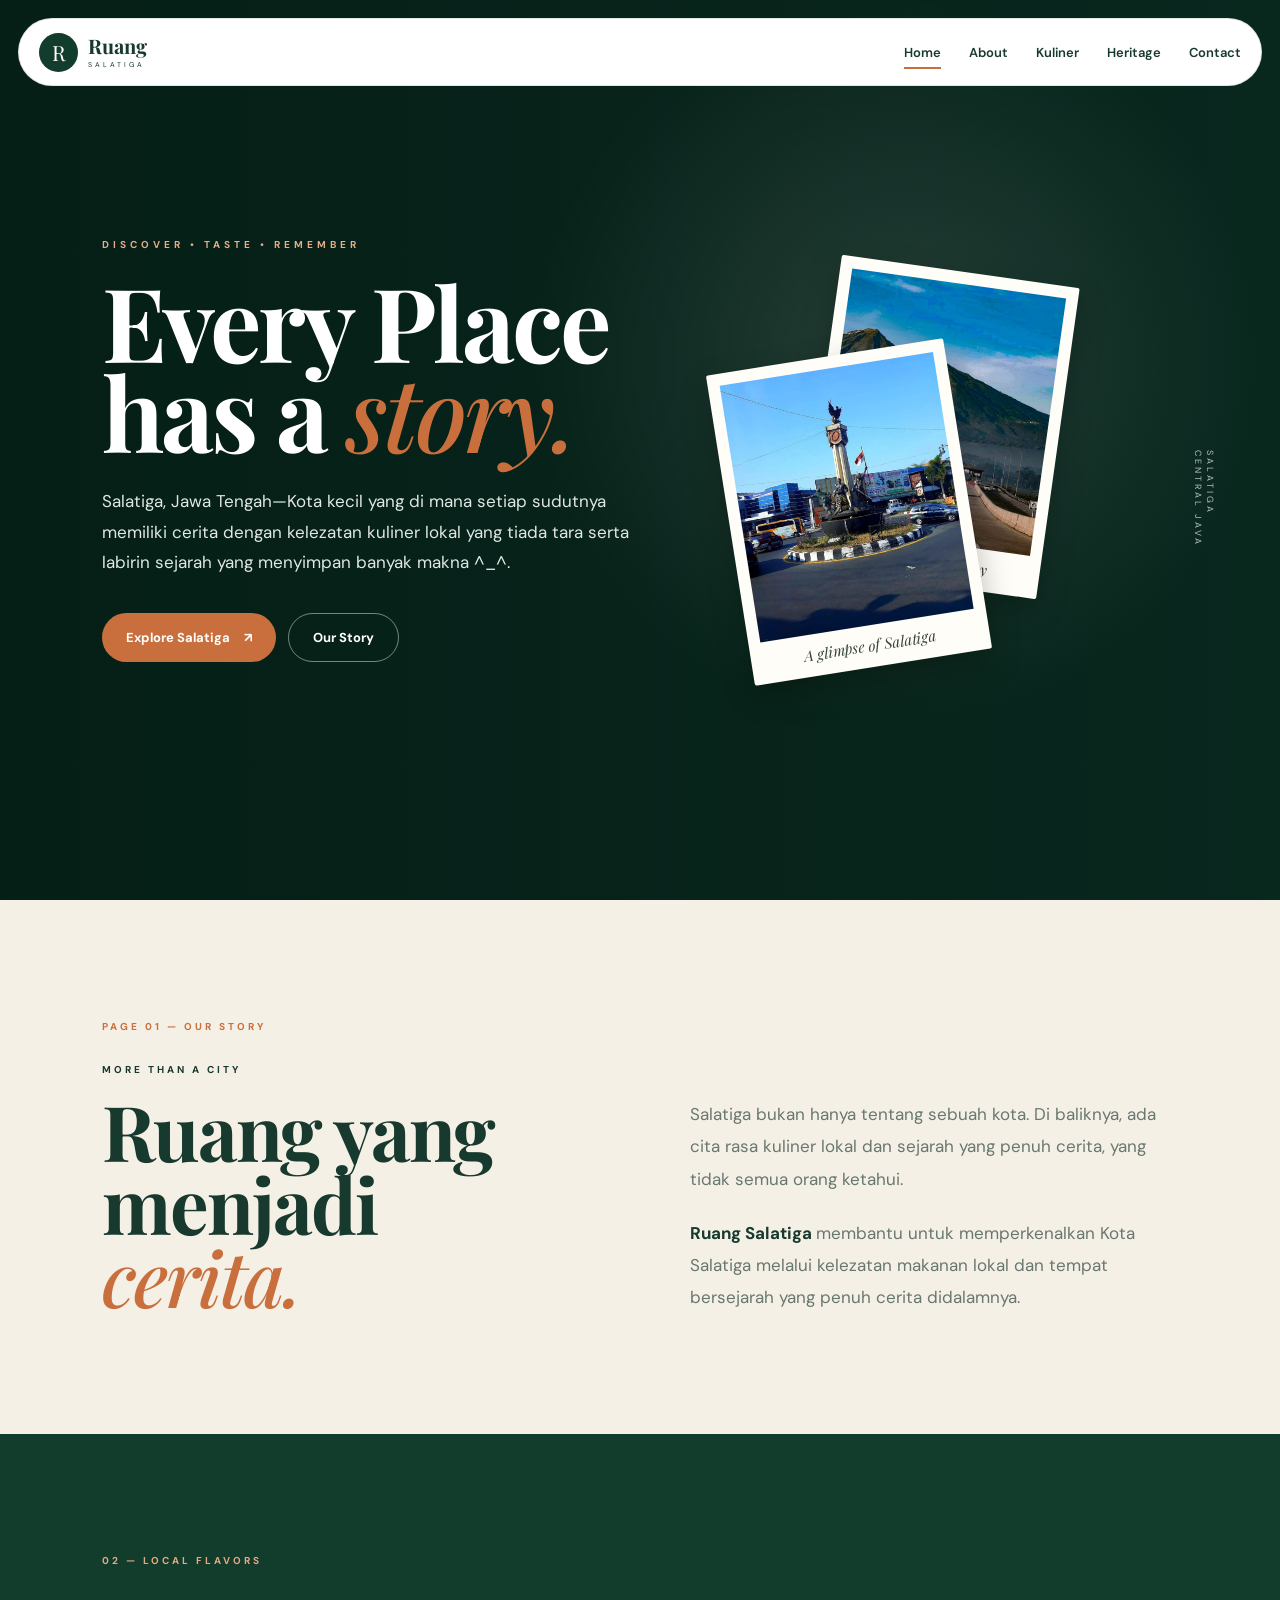
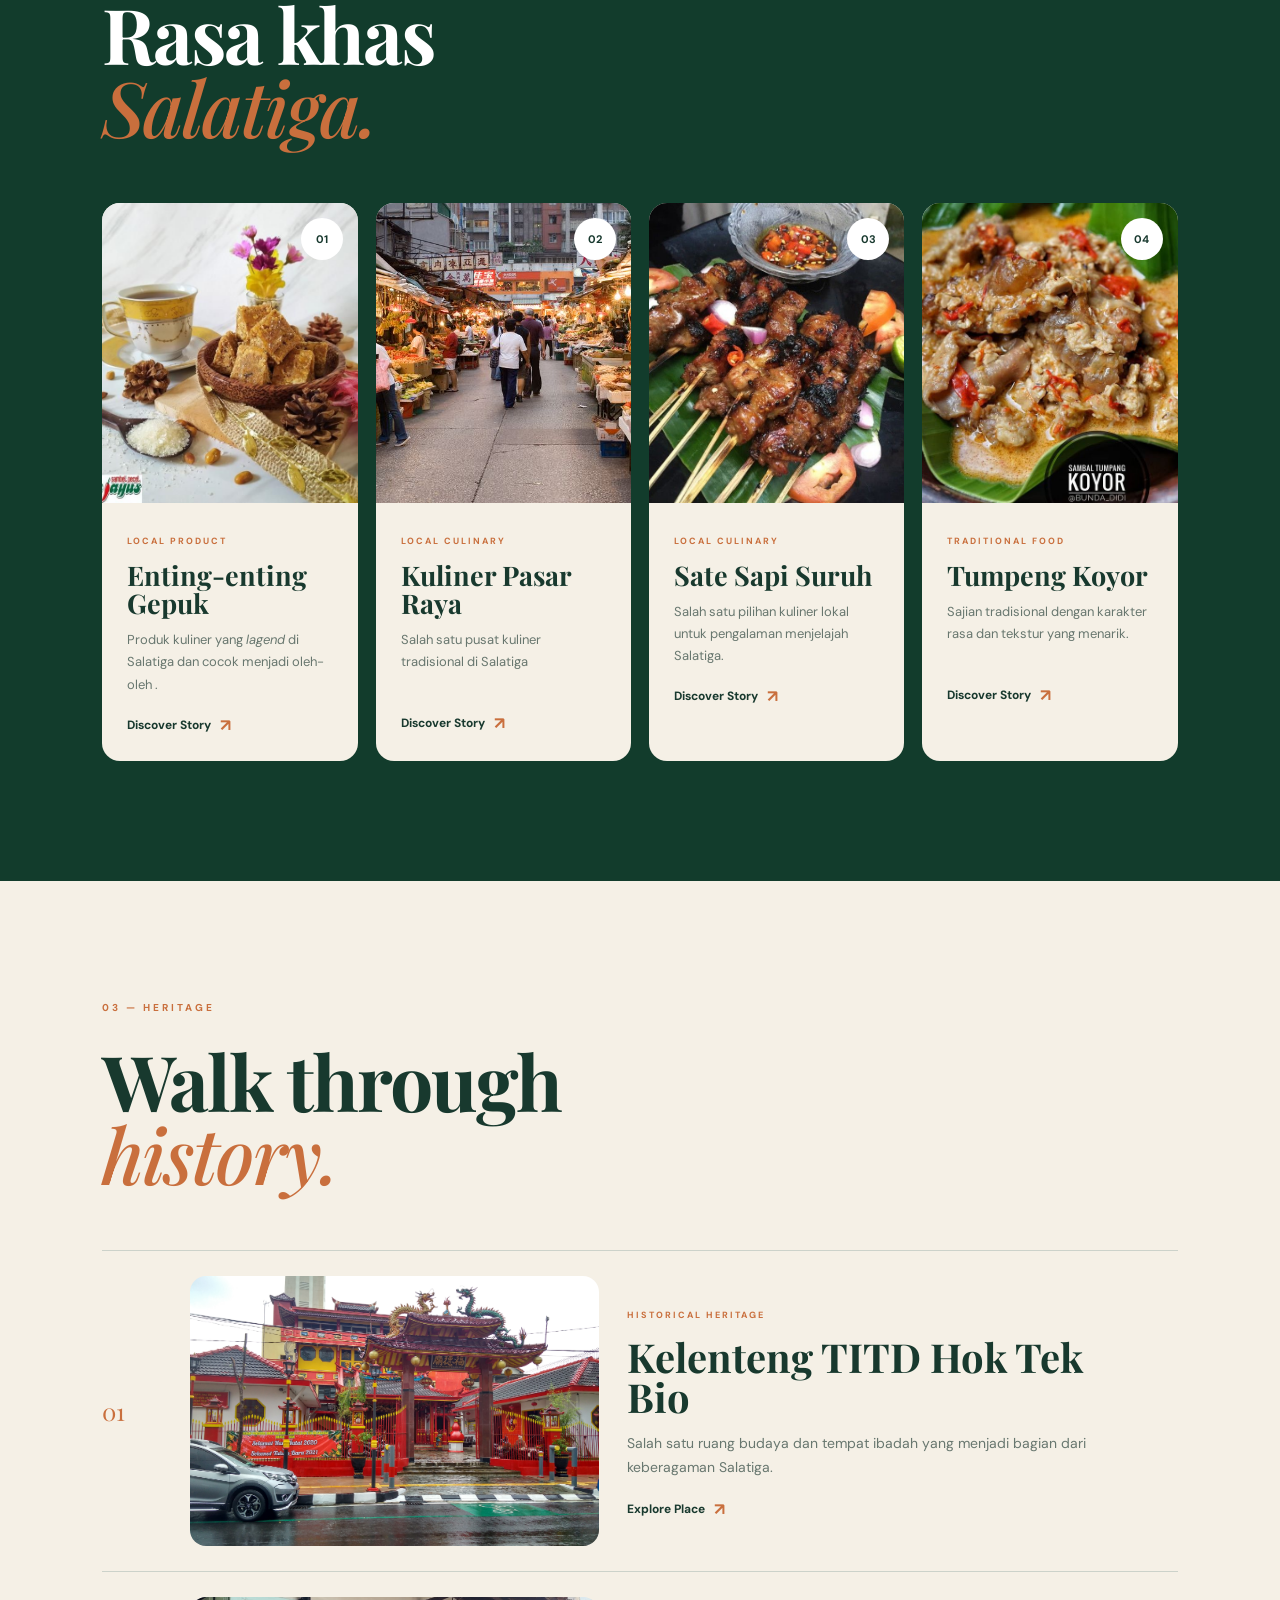
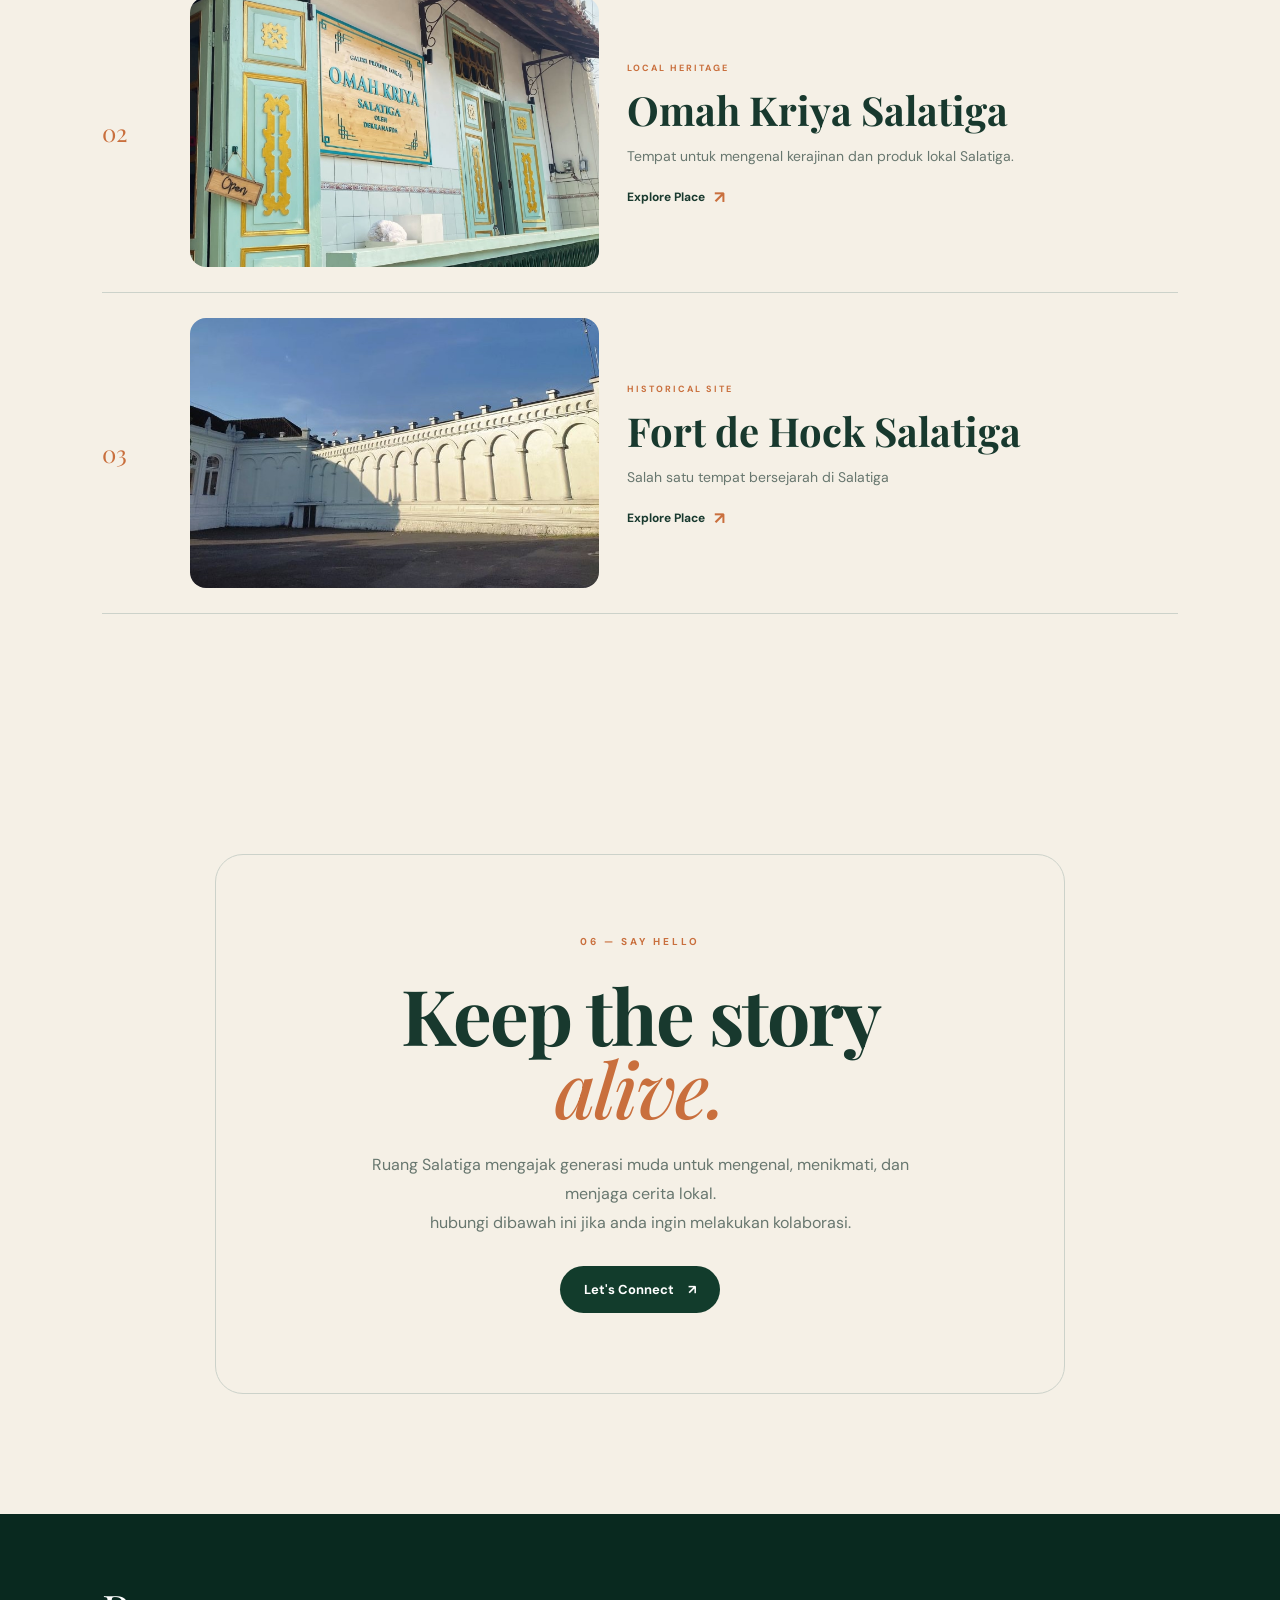
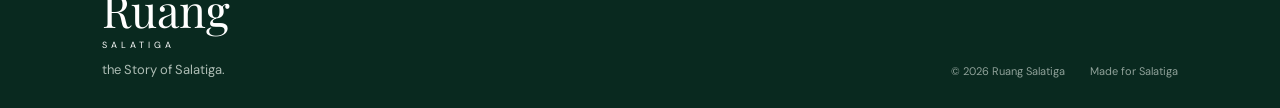
==== commit 2372c2fe: "fixing salwa" ====
--- a/index.html
+++ b/index.html
@@ -58,7 +58,7 @@
             </strong>
 
             <small>
-                SALATIGA
+                SALATIGA 
             </small>
 
         </span>
@@ -185,7 +185,7 @@
 
     <div class="section-label">
 
-        01 — OUR STORY
+      PAGE 01 — OUR STORY
 
     </div>
 
@@ -221,7 +221,7 @@
             <p>
 
                 Salatiga bukan hanya tentang sebuah
-                kota. Di baliknya, ada cita rasa kuliner lokal dan sejarah yang penuh makna, yang tidak semua orang ketahui.
+                kota. Di baliknya, ada cita rasa kuliner lokal dan sejarah yang penuh cerita, yang tidak semua orang ketahui.
             </p>
 
 
@@ -232,7 +232,7 @@
                 </strong>
 
             membantu untuk memperkenalkan Kota Salatiga melalui
-               kelezatan makanan lokal dan tempat bersejarah yang penuh makna didalamnya.
+               kelezatan makanan lokal dan tempat bersejarah yang penuh cerita didalamnya.
 
             </p>
 
@@ -700,552 +700,58 @@
 
 </section>
 
-<!--  STAY-->
-
-<section class="stay-experience" id="stay">
-
-    <div class="stay-heading">
-
-        <div class="stay-heading-left">
-
-            <span class="stay-eyebrow">
-                04 / STAY & UNWIND
-            </span>
-
-            <h2>
-                A place to pause.
-                <br>
-                <em>A reason to stay.</em>
-            </h2>
+
+
+
+                
+
+<section
+    class="section contact"
+    id="contact">
+
+
+    <div class="contact-box">
+
+
+        <div class="section-label">
+
+            06 — SAY HELLO
 
         </div>
 
 
-
-    </div>
-
-
-    <article class="stay-featured">
-
-        <a
-            href="detail.html?id=wahid"
-            class="stay-featured-image">
-
-            <img
-                src="img/wahid.png"
-                alt="Wahid Prime Hotel Salatiga"
-                loading="lazy">
-
-            <span class="stay-image-caption">
-                YOUR CITY ESCAPE
-            </span>
-
-            <span class="stay-image-arrow">
-                ↗
-            </span>
-
-        </a>
-
-
-        <div class="stay-featured-content">
-
-            <div class="stay-featured-top">
-
-                <span class="stay-tag">
-                    FEATURED STAY
-                </span>
-
-                <span class="stay-index">
-                    NO. 01
-                </span>
-
-            </div>
-
-
-            <div class="stay-featured-main">
-
-                <span class="stay-category">
-                    HOTEL · SALATIGA
-                </span>
-
-                <h3>
-                    Wahid
-                    <br>
-                    <em>Prime Hotel.</em>
-                </h3>
-            </div>
-
-
-            <div class="stay-featured-bottom">
-
-                <div class="stay-address">
-                    <span class="stay-pin">⌖</span>
-
-                    <span>
-                        Salatiga, Jawa Tengah
-                    </span>
-                </div>
-
-                <a
-                    href="detail.html?id=wahid"
-                    class="stay-discover">
-
-                    <span>Discover Stay</span>
-
-                    <span class="stay-discover-arrow">
-                        ↗
-                    </span>
-
-                </a>
-
-            </div>
-
-        </div>
-
-    </article>
-
-
-    <div class="stay-others-heading">
-
-        <div>
-            <span class="stay-eyebrow">
-                FIND YOUR COMFORT
-            </span>
-
-            <h3>
-                More places to <em>stay.</em>
-            </h3>
-        </div>
-
-        <span class="stay-others-note">
-            TWO MORE WAYS TO UNWIND
-        </span>
-
-    </div>
-
-
-    <div class="stay-others-grid">
-
-
-        <!-- LARAS ASRI -->
-
-        <article class="stay-secondary">
-
-            <a
-                href="detail.html?id=laras"
-                class="stay-secondary-image">
-
-                <img
-                    src="img/laras.webp"
-                    alt="Laras Asri Resort and Spa Salatiga"
-                    loading="lazy">
-
-                <span class="stay-secondary-number">
-                    02
-                </span>
-
-                <span class="stay-secondary-arrow">
-                    ↗
-                </span>
-
-            </a>
-
-
-            <div class="stay-secondary-content">
-
-                <div class="stay-secondary-meta">
-                    <span>RESORT & SPA</span>
-                    <span>SALATIGA</span>
-                </div>
-
-                <h4>
-                    Laras Asri Resort & Spa
-                </h4>
-
-                <p>
-                    Pilihan untuk menikmati suasana resort,
-                    area hijau, dan waktu istirahat
-                    dalam perjalanan mu.
-                </p>
-
-                <div class="stay-secondary-bottom">
-
-                    <span>
-                        <span class="stay-pin">⌖</span>
-                        Salatiga, Jawa Tengah
-                    </span>
-
-                    <a href="detail.html?id=laras">
-                        Discover Stay <b>↗</b>
-                    </a>
-
-                </div>
-
-            </div>
-
-        </article>
-
-
-        <!-- GRAND WAHID -->
-
-        <article class="stay-secondary">
-
-            <a
-                href="detail.html?id=pitu"
-                class="stay-secondary-image">
-
-                <img
-                    src="img/pitu.webp"
-                    alt="Grand Wahid Hotel Salatiga"
-                    loading="lazy">
-
-                <span class="stay-secondary-number">
-                    03
-                </span>
-
-                <span class="stay-secondary-arrow">
-                    ↗
-                </span>
-
-            </a>
-
-
-            <div class="stay-secondary-content">
-
-                <div class="stay-secondary-meta">
-                    <span>CITY HOTEL</span>
-                    <span>SALATIGA</span>
-                </div>
-
-                <h4>
-                    Pitu Rooms
-
-                </h4>
-
-                <p>
-                    Penginapan untuk perjalanan wisata, maupun waktu
-                    beristirahat di kota.
-                </p>
-
-                <div class="stay-secondary-bottom">
-
-                    <span>
-                        <span class="stay-pin">⌖</span>
-                        Salatiga, Jawa Tengah
-                    </span>
-
-                    <a href="detail.html?id=pitu">
-                        Discover Stay <b>↗</b>
-                    </a>
-
-                </div>
-
-            </div>
-
-        </article>
-
-
-    </div>
-
-
-    <!-- BOTTOM STRIP -->
-
-    <div class="stay-closing">
-
-        <span class="stay-closing-star">✳</span>
+        <h2>
+
+            Keep the story
+            <br>
+
+            <em>alive.</em>
+
+        </h2>
+
 
         <p>
-            STAY A LITTLE LONGER.
-            <em>Discover Salatiga a little deeper.</em>
-        </p>
-
-        <a
-            href="https://maps.app.goo.gl/GRit2HH6e7JmS5yu9"
-            target="_blank"
-            rel="noopener noreferrer">
-
-            Explore more stays <span>↗</span>
-
-        </a>
-
-    </div>
-
-</section>
-
-
-<section
-    class="section journey"
-    id="journey">
-
-
-    <div class="section-label">
-
-        05 — THE JOURNEY
-
-    </div>
-
-
-    <div class="journey-grid">
-
-
-        <div>
-
-            <h2>
-
-                Make your own
-                <br>
-
-                <em>Salatiga day.</em>
-
-            </h2>
-
-
-            <p>
-
-               
-            </p>
-
-
-            <a
-                href="#kuliner"
-                class="btn btn-primary">
-
-                Start Exploring
-
-                <span>
-                    ↗
-                </span>
-
-            </a>
-
-        </div>
-
-
-
-        <div class="timeline">
-
-
-            <div class="timeline-item">
-
-                <span>
-                    01
-                </span>
-
-                <div>
-
-                    <small>
-                        MORNING
-                    </small>
-
-                    <h3>
-                        Start with a taste
-                    </h3>
-
-                    <p>
-                        Awali perjalanan dengan kuliner tradisional
-                        Tumpang Koyor.
-                    </p>
-
-                </div>
-
-            </div>
-
-
-            <div class="timeline-line"></div>
-
-
-            <div class="timeline-item">
-
-                <span>
-                    02
-                </span>
-
-                <div>
-
-                    <small>
-                        AFTERNOON
-                    </small>
-
-                    <h3>
-                        Walk through history
-                    </h3>
-
-                    <p>
-                        Kenali tempat yang
-                        menyimpan cerita.
-                    </p>
-
-                </div>
-
-            </div>
-
-
-            <div class="timeline-line"></div>
-
-
-            <div class="timeline-item">
-
-                <span>
-                    03
-                </span>
-
-                <div>
-
-                    <small>
-                        NIGHT
-                    </small>
-
-                    <h3>
-                  A Night at Pasar Raya
-                    </h3>
-
-                    <p>
-                        Menikmati suasa malam dengan berburu kuliner dan menjelajahi sudut kota.
-                    </p>
-
-                </div>
-
-            </div>
-
-
-        </div>
-
-    </div>
-
-</section>
-
-
-<section
-    class="section contact lux-contact"
-    id="contact"
-    data-lux-contact>
-
-    <div class="lux-card">
-
-        <!-- dekorasi -->
-        <span class="lux-frame" aria-hidden="true"></span>
-        <span class="lux-corner lux-corner--tl" aria-hidden="true"></span>
-        <span class="lux-corner lux-corner--tr" aria-hidden="true"></span>
-        <span class="lux-corner lux-corner--bl" aria-hidden="true"></span>
-        <span class="lux-corner lux-corner--br" aria-hidden="true"></span>
-
-        <!-- segel R -->
-        <div class="lux-seal" aria-hidden="true">
-            <div class="lux-seal__inner" style="--d:.2s">
-
-                <svg class="lux-seal__base" viewBox="0 0 120 120">
-                    <circle cx="60" cy="60" r="59" fill="#fbf8f2" stroke="rgba(201,111,61,.5)" stroke-width=".8"/>
-                    <circle cx="60" cy="60" r="54" fill="none" stroke="rgba(18,60,44,.14)" stroke-width=".6"/>
-                    <circle cx="60" cy="60" r="36" fill="none" stroke="rgba(201,111,61,.55)" stroke-width=".6"/>
-                    <circle cx="60" cy="60" r="31" fill="#123c2c"/>
-                    <text x="60" y="60" dy=".34em" text-anchor="middle">R</text>
-                </svg>
-
-                <svg class="lux-seal__text" viewBox="0 0 120 120">
-                    <defs>
-                        <path id="luxSealPath" d="M 60,60 m -44,0 a 44,44 0 1,1 88,0 a 44,44 0 1,1 -88,0"/>
-                    </defs>
-                    <text>
-                        <textPath href="#luxSealPath" textLength="272" lengthAdjust="spacing">RUANG SALATIGA · TASTE THE STORY ·&#160;</textPath>
-                    </text>
-                </svg>
-
-            </div>
-        </div>
-
-
-        <p class="lux-eyebrow" data-r style="--d:.35s">
-            <span class="lux-eyebrow__line" aria-hidden="true"></span>
-            <span class="lux-eyebrow__text">06 — Say Hello</span>
-            <span class="lux-eyebrow__line" aria-hidden="true"></span>
-        </p>
-
-
-        <h2 class="lux-title">
-            <span class="lux-title__row">
-                <span class="lux-word" style="--d:.5s">Keep</span>
-                <span class="lux-word" style="--d:.6s">the</span>
-                <span class="lux-word" style="--d:.7s">story</span>
-            </span>
-            <span class="lux-title__row">
-                <em class="lux-accent" style="--d:.9s">
-                    <span class="lux-accent__text">alive.</span>
-                    <svg class="lux-swash" viewBox="0 0 200 20" preserveAspectRatio="none" aria-hidden="true">
-                        <path pathLength="1" d="M3 13 C 45 5, 120 2, 197 9"/>
-                    </svg>
-                </em>
-            </span>
-        </h2>
-
-
-        <div class="lux-divider" data-r style="--d:1.05s" aria-hidden="true">
-            <span class="lux-divider__line"></span>
-            <svg class="lux-divider__star" viewBox="0 0 20 20">
-                <path d="M10 0C10.8 6.2 13.8 9.2 20 10C13.8 10.8 10.8 13.8 10 20C9.2 13.8 6.2 10.8 0 10C6.2 9.2 9.2 6.2 10 0Z"/>
-            </svg>
-            <span class="lux-divider__line"></span>
-        </div>
-
-
-        <p class="lux-lead" data-r style="--d:1.15s">
+
             Ruang Salatiga mengajak generasi
             muda untuk mengenal, menikmati,
             dan menjaga cerita lokal.
+
+            <br>hubungi dibawah ini jika anda ingin melakukan kolaborasi.
+</b>
         </p>
 
-        <p class="lux-sub" data-r style="--d:1.25s">
-            Hubungi di bawah ini jika Anda ingin melakukan kolaborasi.
-        </p>
-
-
-        <div class="lux-cta" data-r style="--d:1.4s">
-
-            <div class="lux-magnet">
-                <a
-                    href="mailto:hello@ruangsalatiga.id"
-                    class="lux-btn">
-
-                    <span class="lux-btn__fill" aria-hidden="true"></span>
-
-                    <span class="lux-btn__label">Let's Connect</span>
-
-                    <span class="lux-btn__icon" aria-hidden="true">
-                        <svg class="lux-arrow lux-arrow--a" viewBox="0 0 16 16"><path d="M4 12L12 4M5.5 4H12V10.5"/></svg>
-                        <svg class="lux-arrow lux-arrow--b" viewBox="0 0 16 16"><path d="M4 12L12 4M5.5 4H12V10.5"/></svg>
-                    </span>
-
-                </a>
-            </div>
-
-            <button
-                type="button"
-                class="lux-copy"
-                data-copy="hello@ruangsalatiga.id"
-                aria-label="Salin alamat email hello@ruangsalatiga.id">
-
-                <span class="lux-copy__mail">hello@ruangsalatiga.id</span>
-
-                <span class="lux-copy__tag" aria-hidden="true">
-                    <span class="lux-copy__idle">Salin</span>
-                    <span class="lux-copy__done">Tersalin</span>
-                </span>
-
-            </button>
-
-            <span class="lux-sr" aria-live="polite" data-copy-status></span>
-
-        </div>
-
-
-        <!-- watermark -->
-        <p class="lux-meta" data-r style="--d:1.8s" aria-hidden="true">
-            Salatiga · Jawa Tengah
-        </p>
-
-        <p class="lux-signature" data-r style="--d:1.8s">
-            <span class="lux-signature__line" aria-hidden="true"></span>
-            oleh baehaqi
-        </p>
+
+        <a
+            href="mailto:hello@ruangsalatiga.id"
+            class="btn btn-dark">
+
+            Let's Connect
+
+            <span>
+                ↗
+            </span>
+
+        </a>
 
     </div>
 
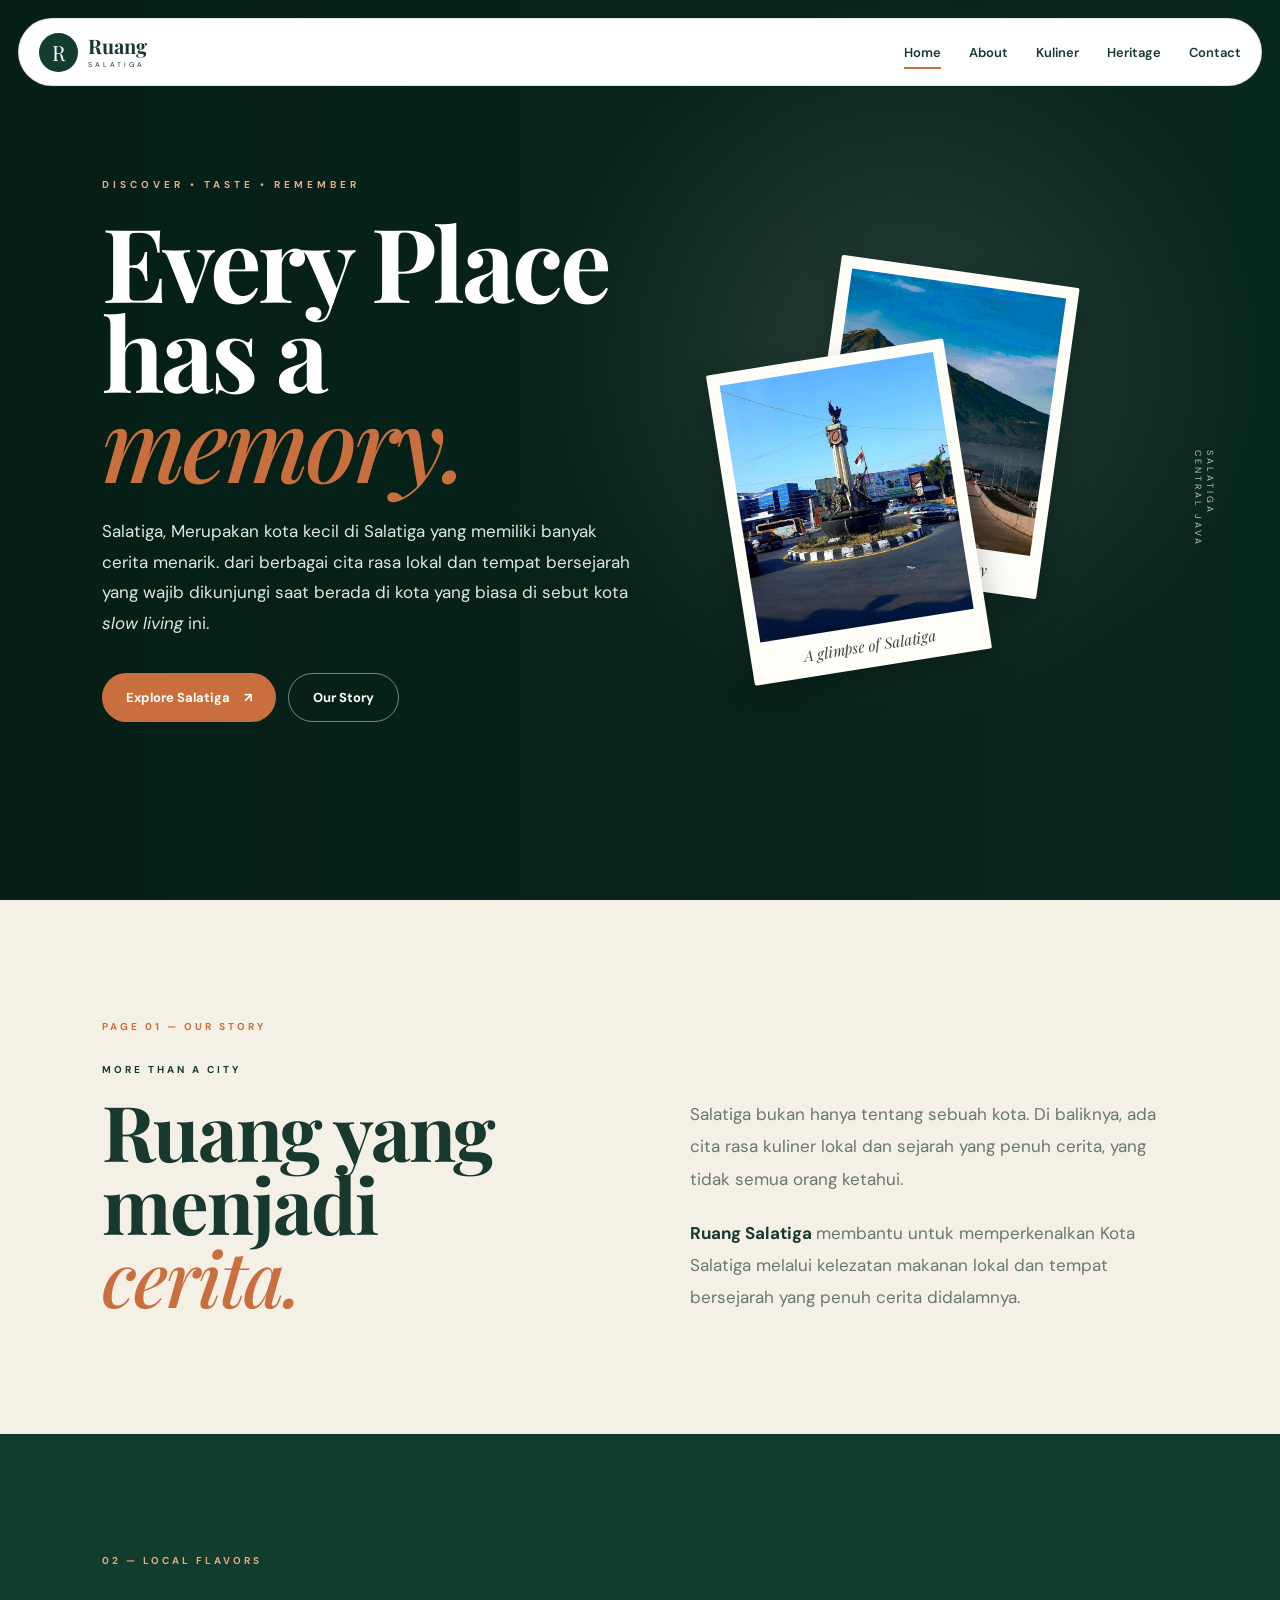
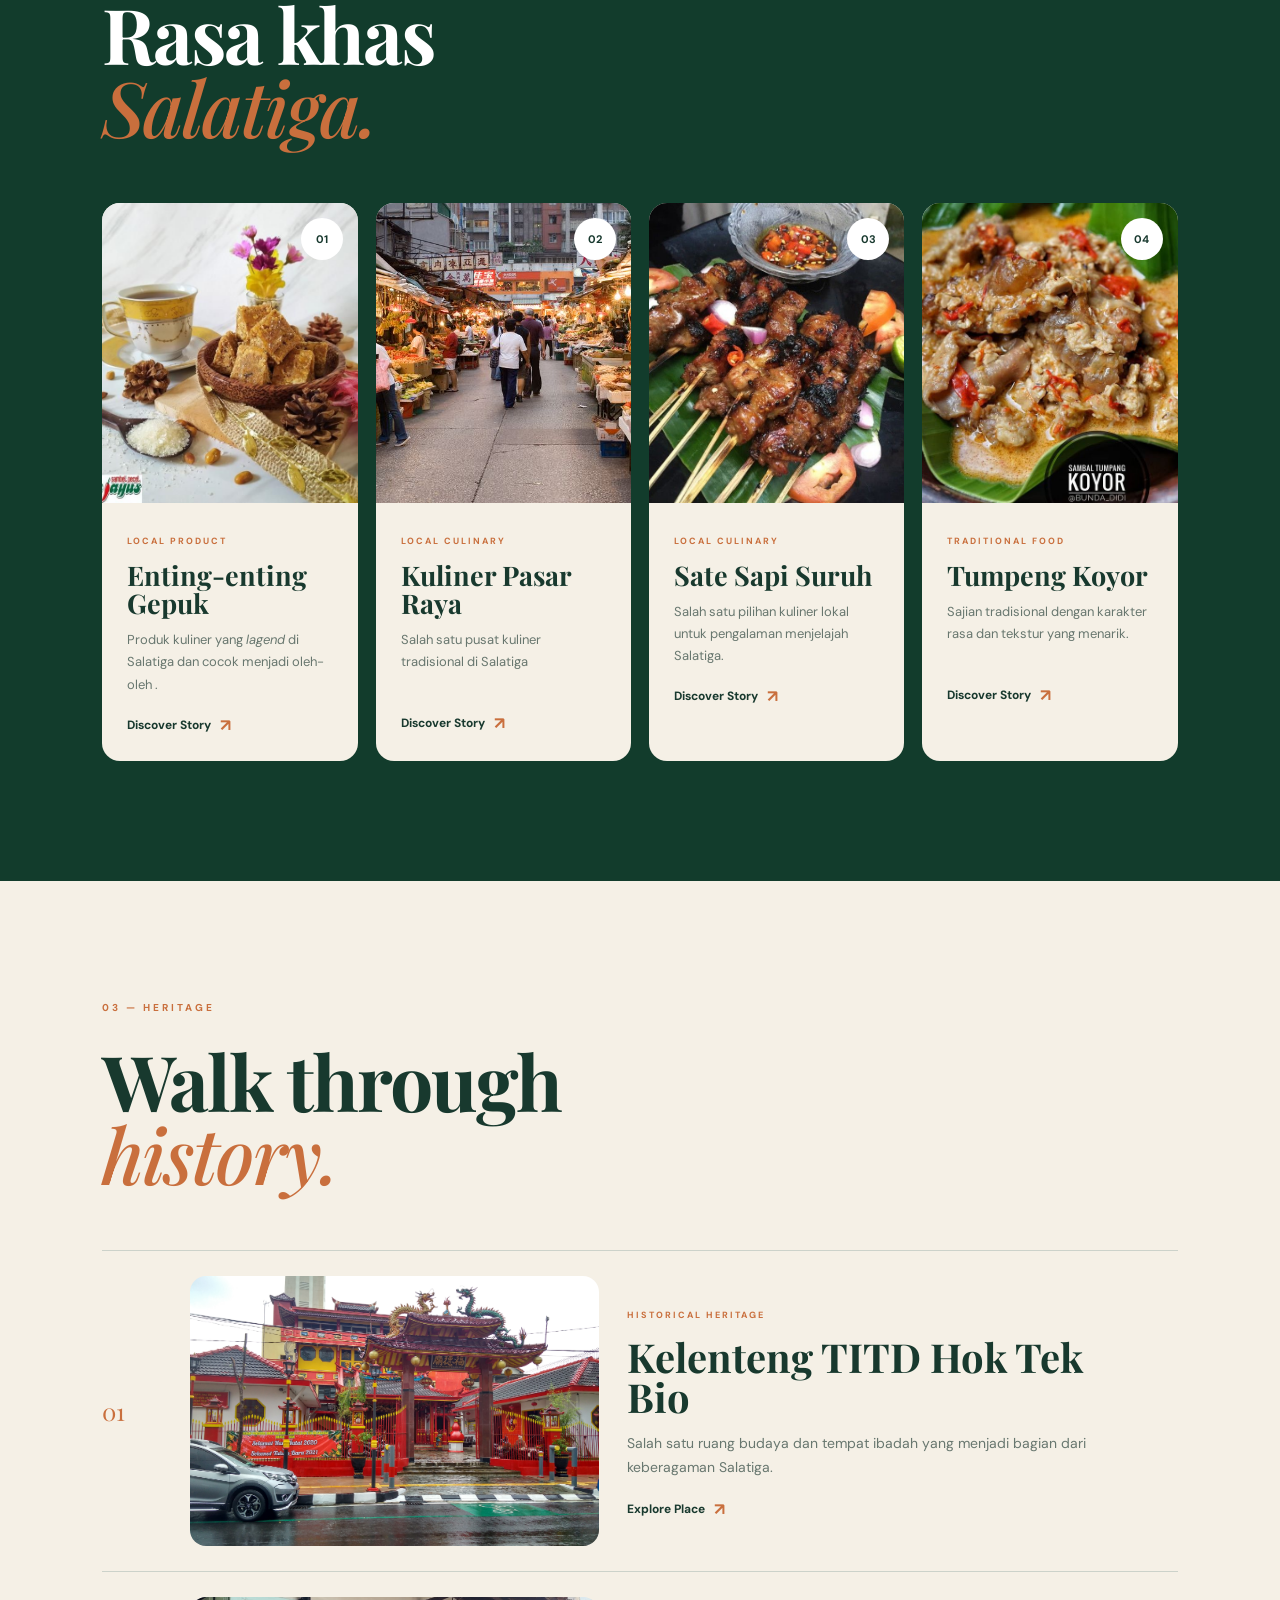
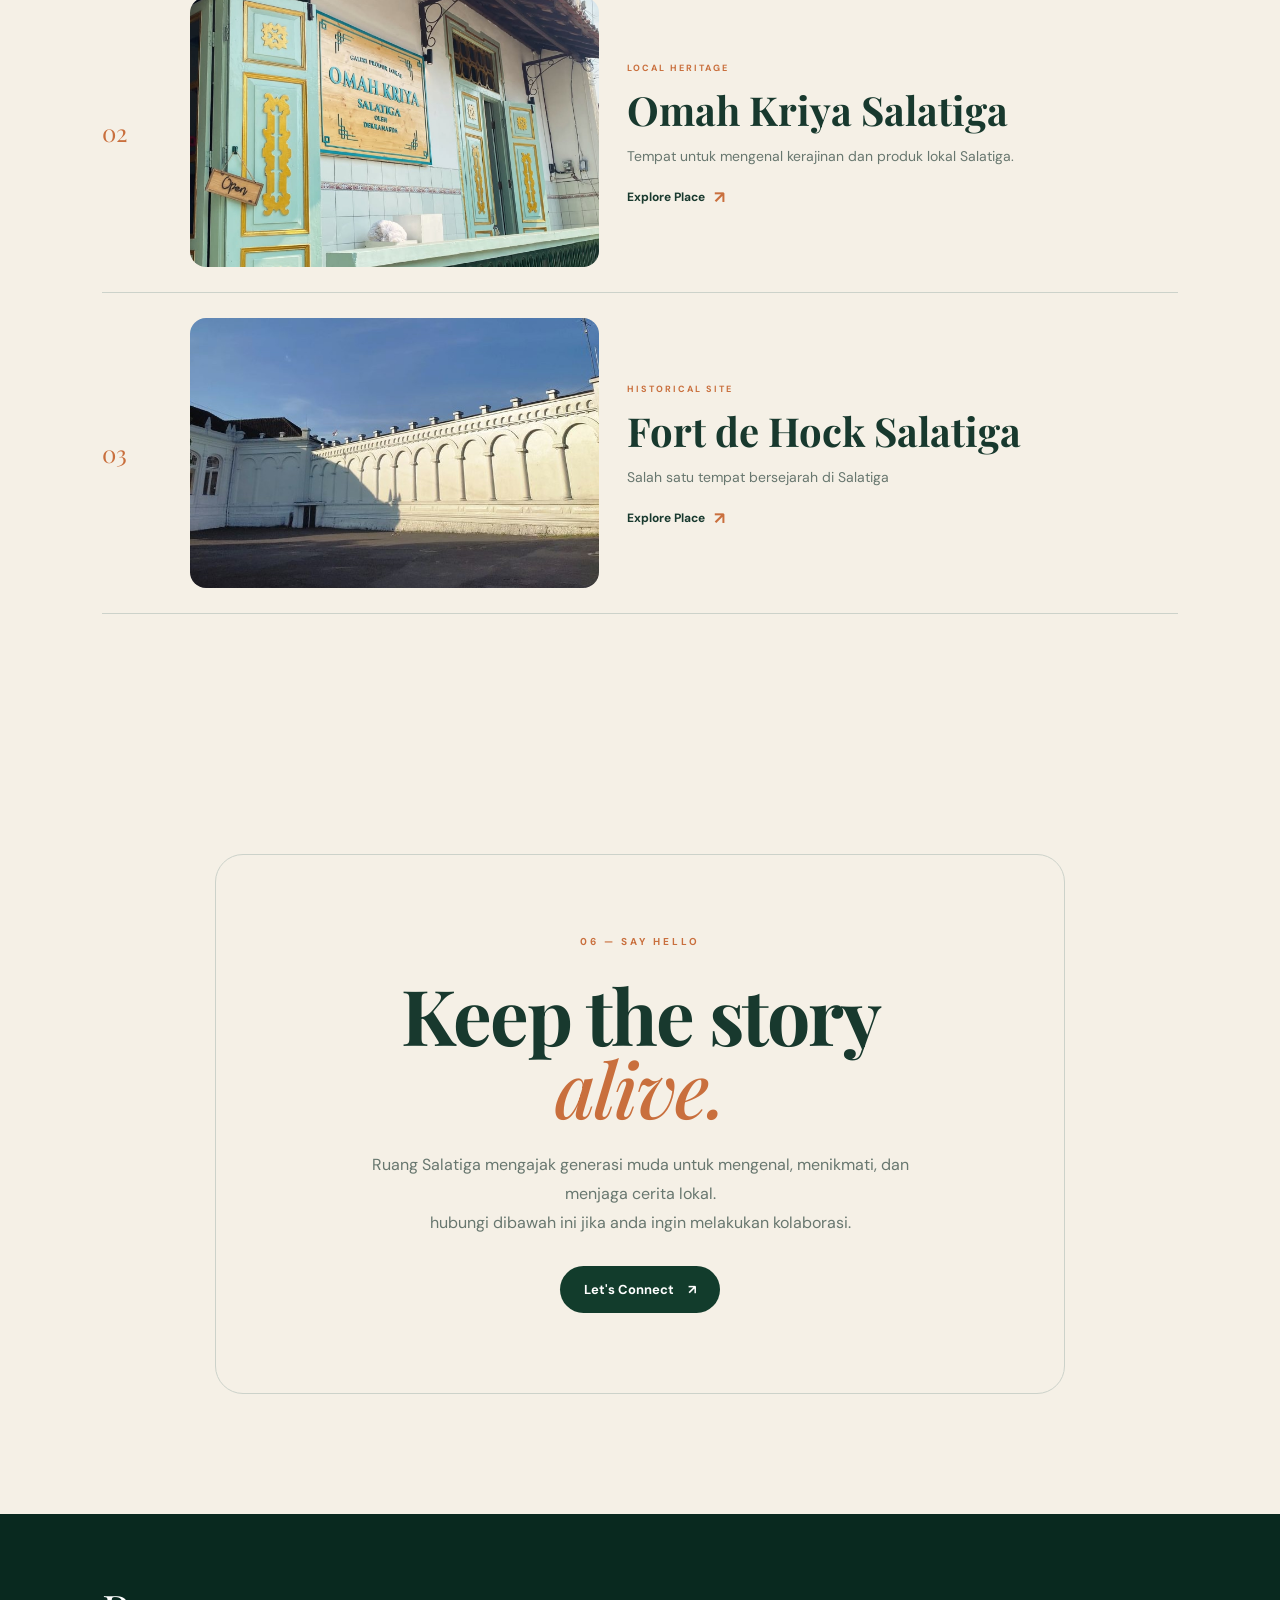
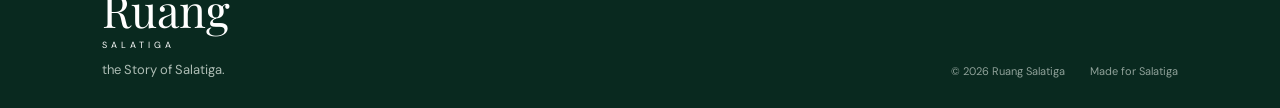
==== commit 0c1821b9: "Merge branch 'repabaru'" ====
--- a/index.html
+++ b/index.html
@@ -128,13 +128,12 @@
         <h1>
             Every Place
             <br>
-            has a <em>story.</em>
+            has a <em>memory.</em>
         </h1>
 
         <p class="hero-description">
-            Salatiga, Jawa Tengah—Kota kecil yang di mana setiap sudutnya memiliki
-             cerita dengan kelezatan kuliner lokal yang tiada tara
-              serta labirin sejarah yang menyimpan banyak makna ^_^.
+            Salatiga, Merupakan kota kecil di Salatiga yang memiliki banyak cerita menarik. 
+            dari berbagai cita rasa lokal dan tempat bersejarah yang  wajib dikunjungi saat berada di kota yang biasa di sebut kota <i>slow living</i> ini.
         </p>
 
         <div class="hero-buttons">
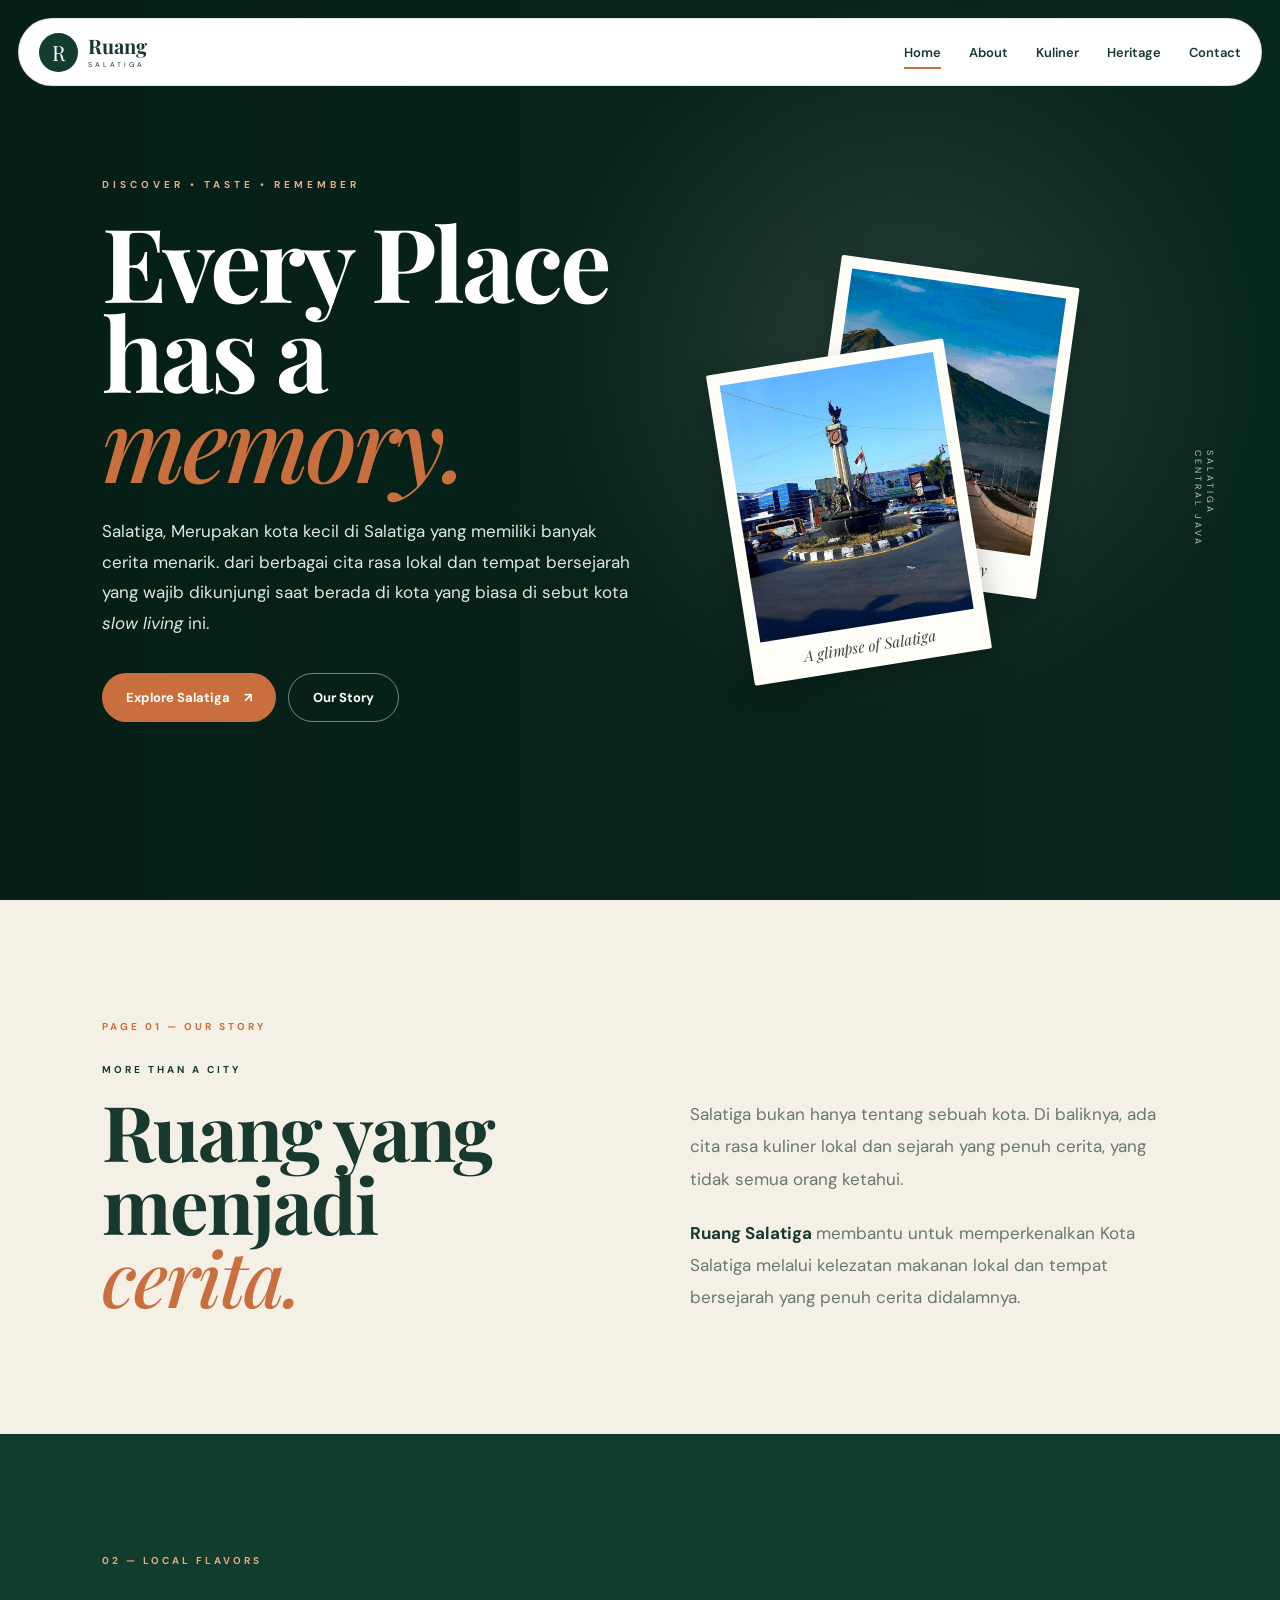
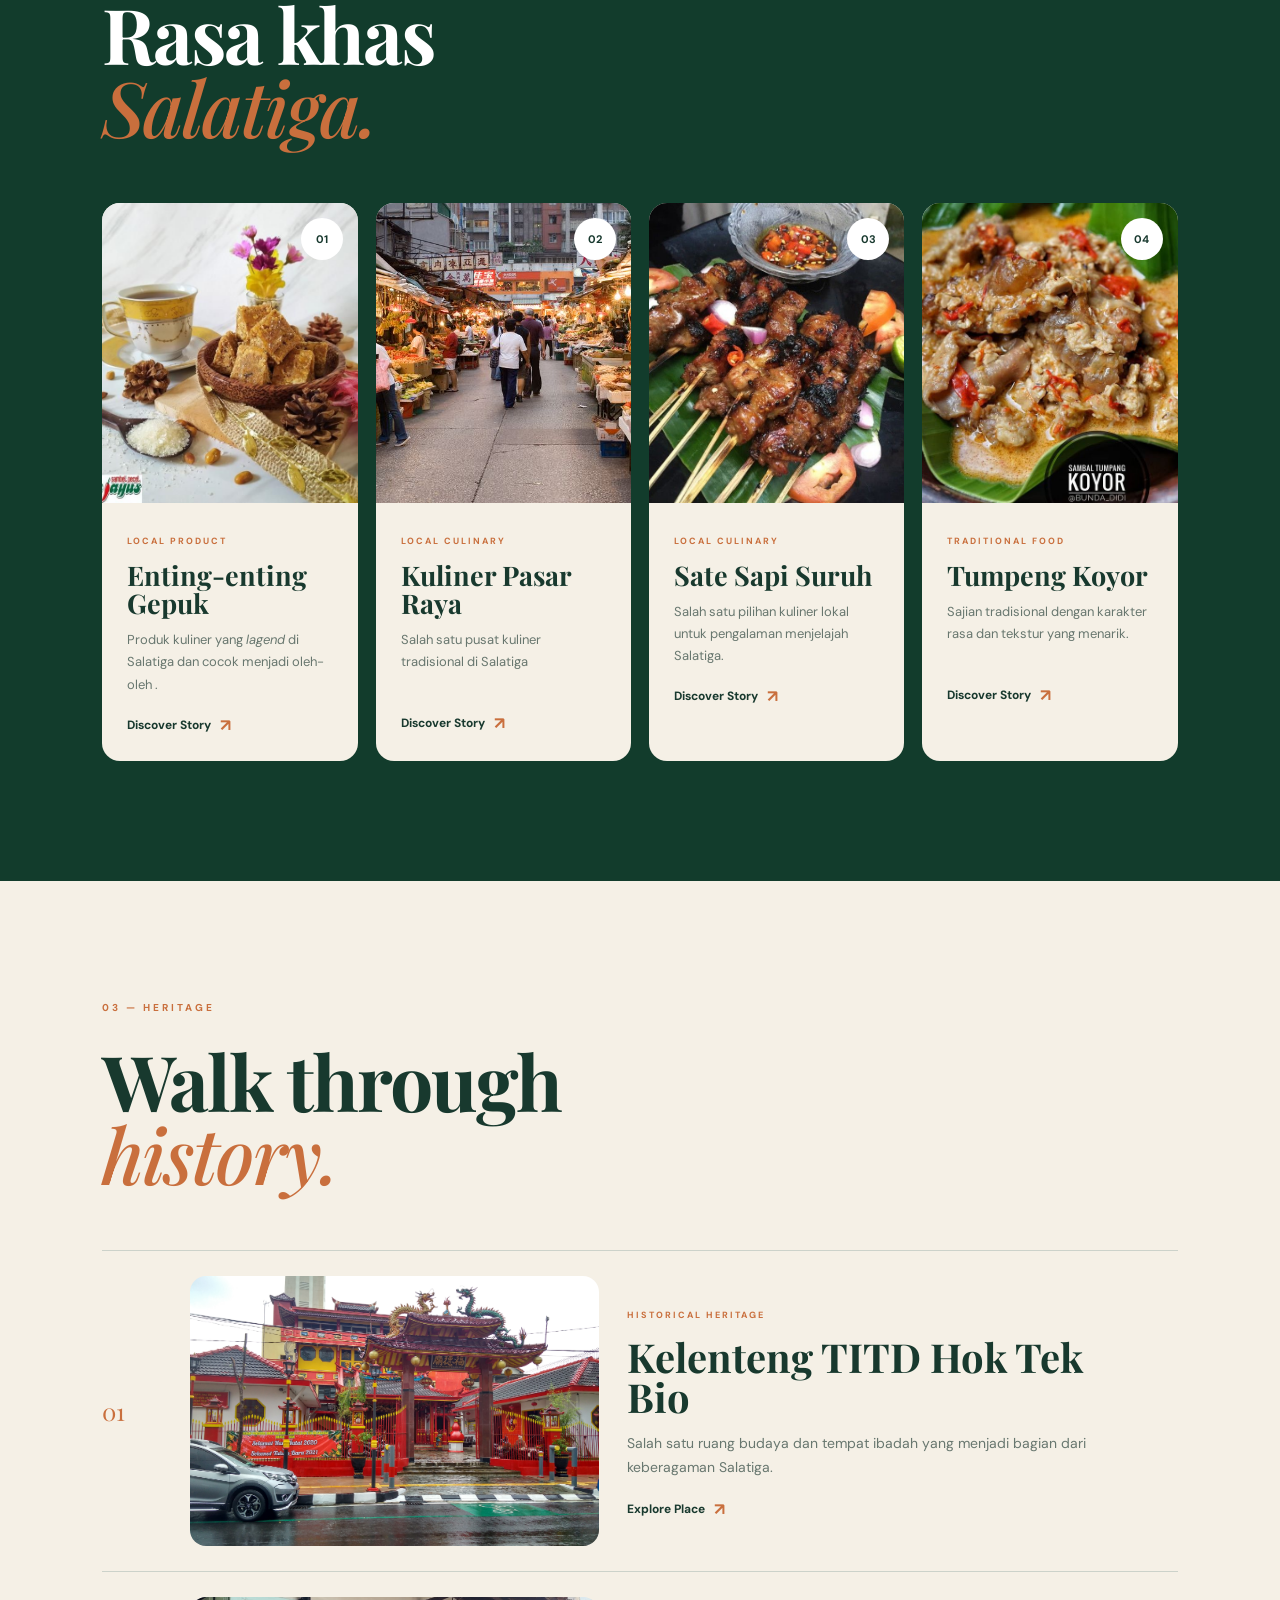
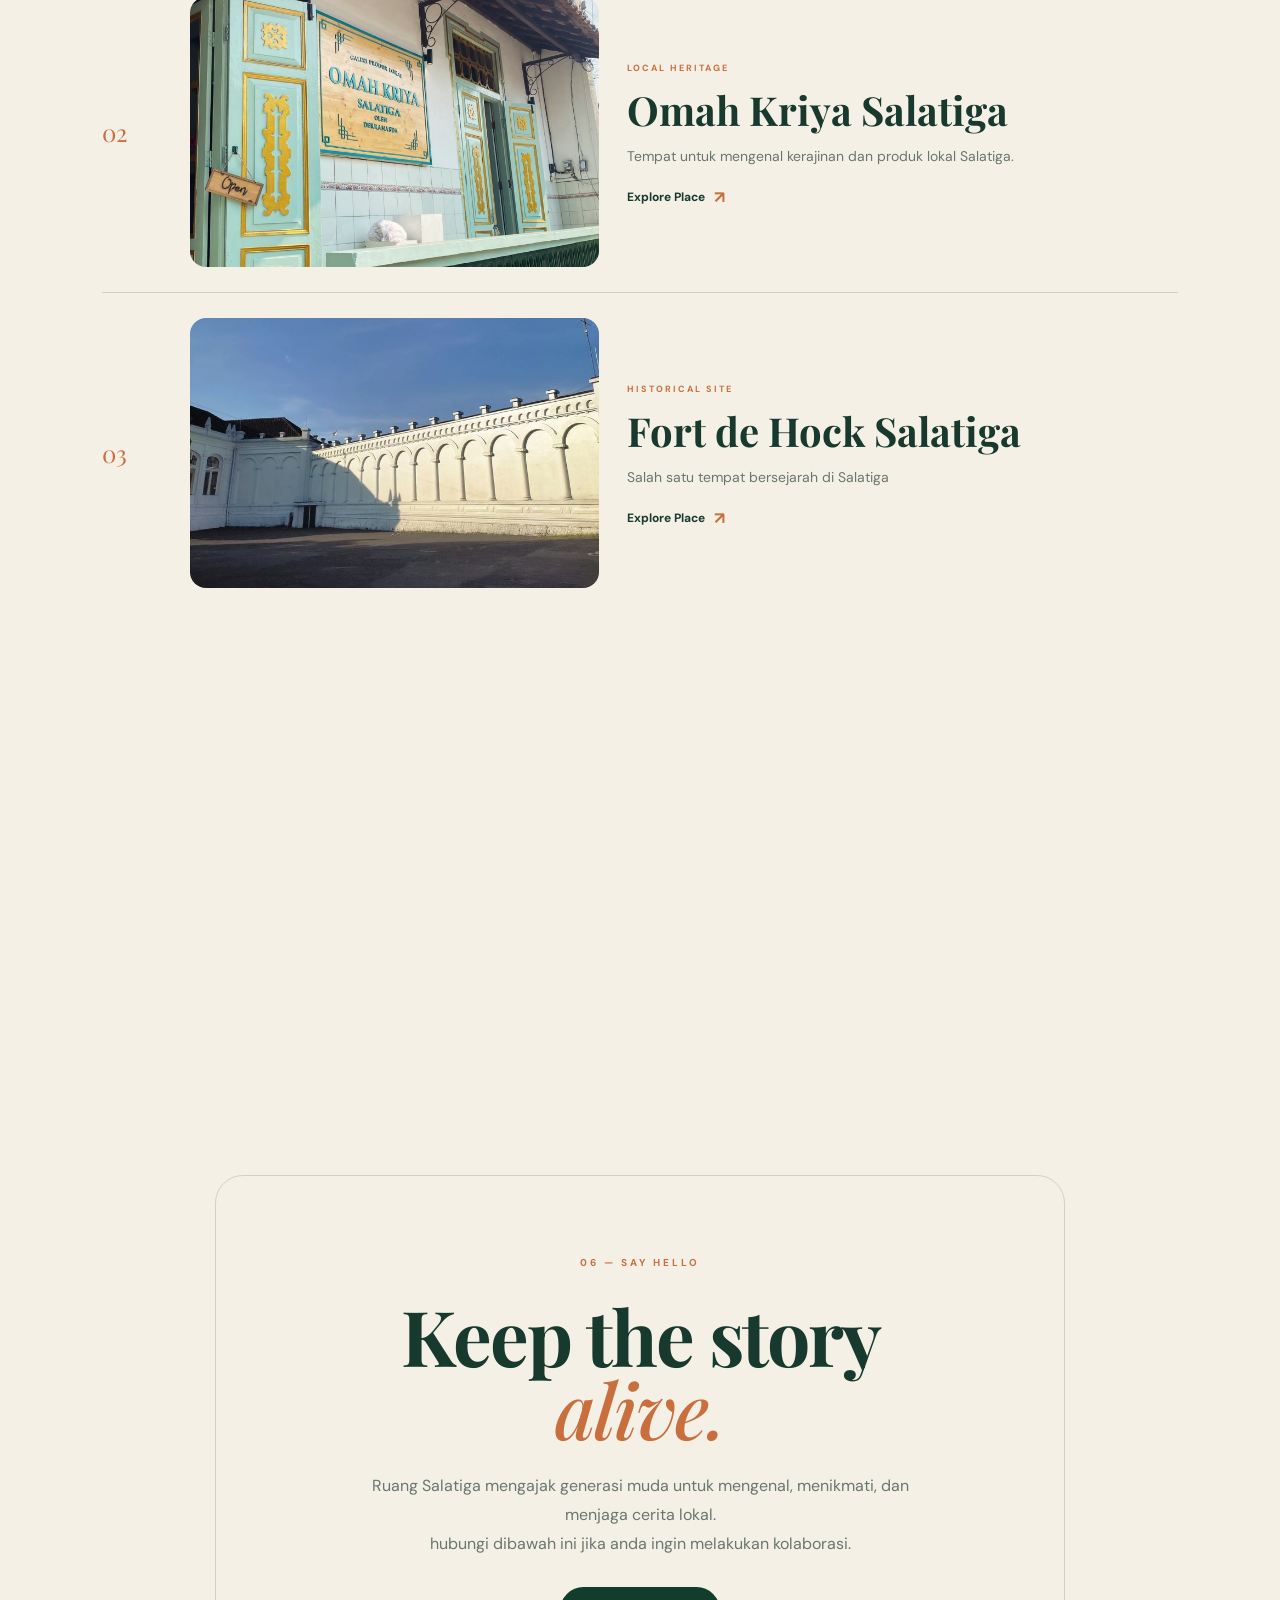
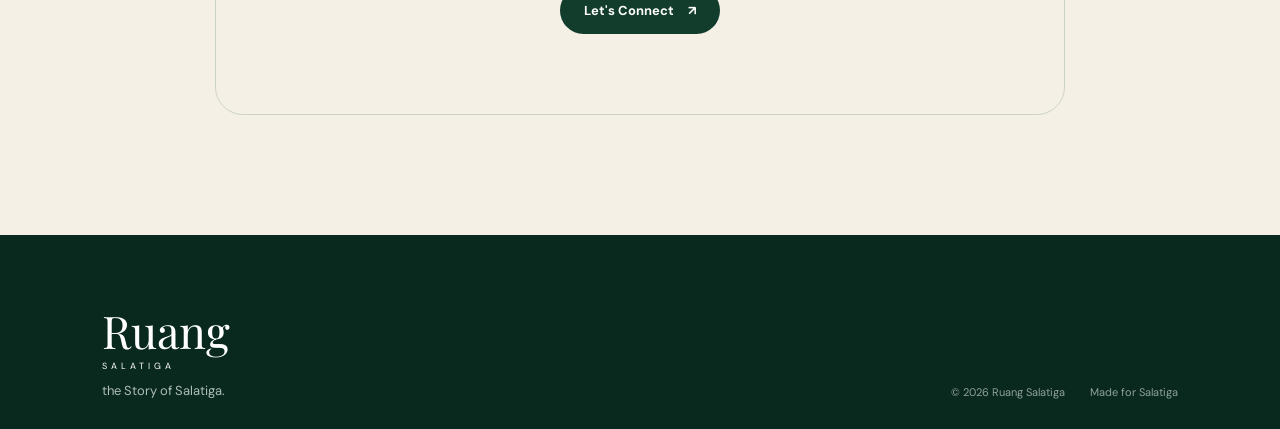
==== commit d948c234: "Merge remote-tracking branch 'origin/farros'" ====
--- a/index.html
+++ b/index.html
@@ -694,6 +694,56 @@
 
         </article>
 
+
+        <article
+            class="heritage-card reveal">
+
+
+            <div class="heritage-number">
+                04
+            </div>
+
+
+            <div class="heritage-image">
+
+                <img
+                    src="img/Candi klero.jpg"
+                    alt="Omah Kriya Salatiga">
+
+            </div>
+
+
+            <div class="heritage-info">
+
+                <small>
+                    LOCAL HERITAGE
+                </small>
+
+
+                <h3>
+                    Candi klero Salatiga
+                </h3>
+
+
+                <p>
+
+                    disebut juga dengan nama Candi Tengaran oleh penduduk lokal, konon digunakan untuk menyiksa rakyat
+
+                </p>
+
+
+                <a
+                    href="detail.html?id=dekranasda">
+
+                    Explore Place
+
+                    <b>↗</b>
+
+                </a>
+
+            </div>
+
+        </article>
 
     </div>
 
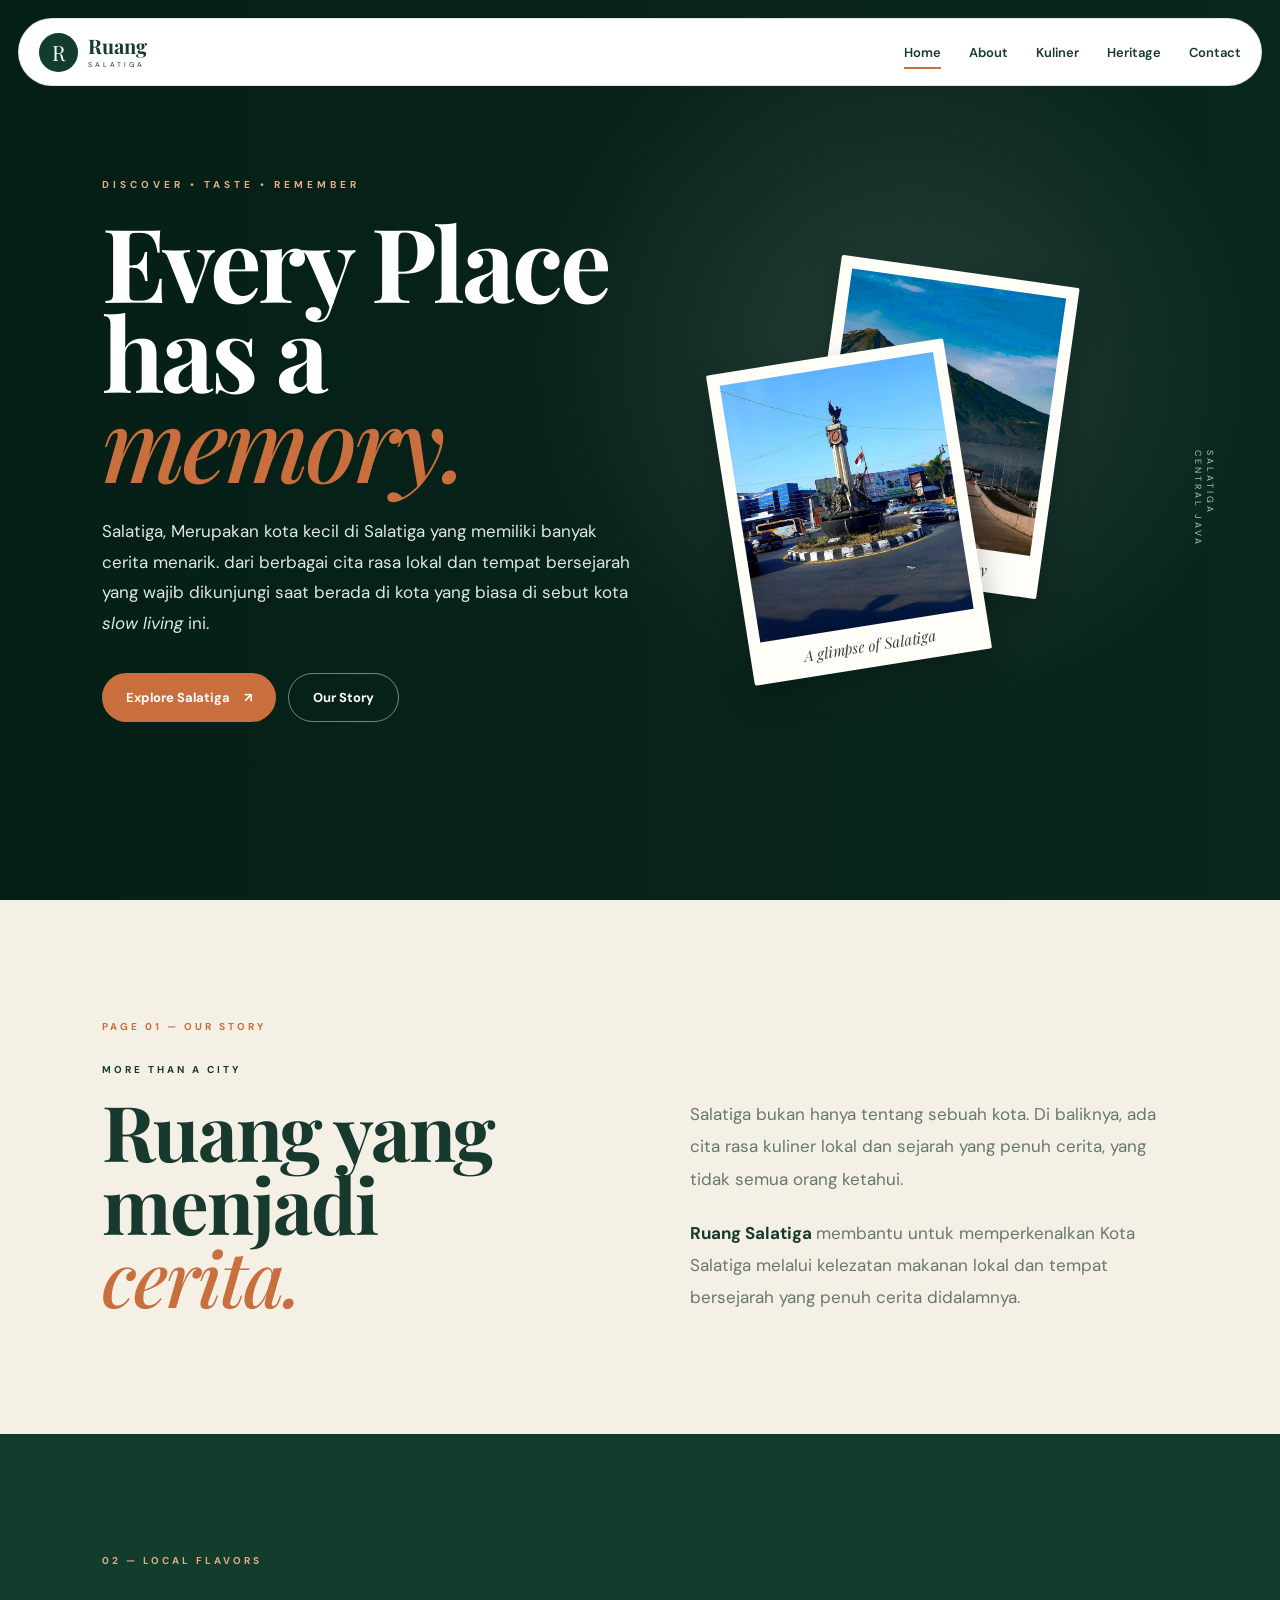
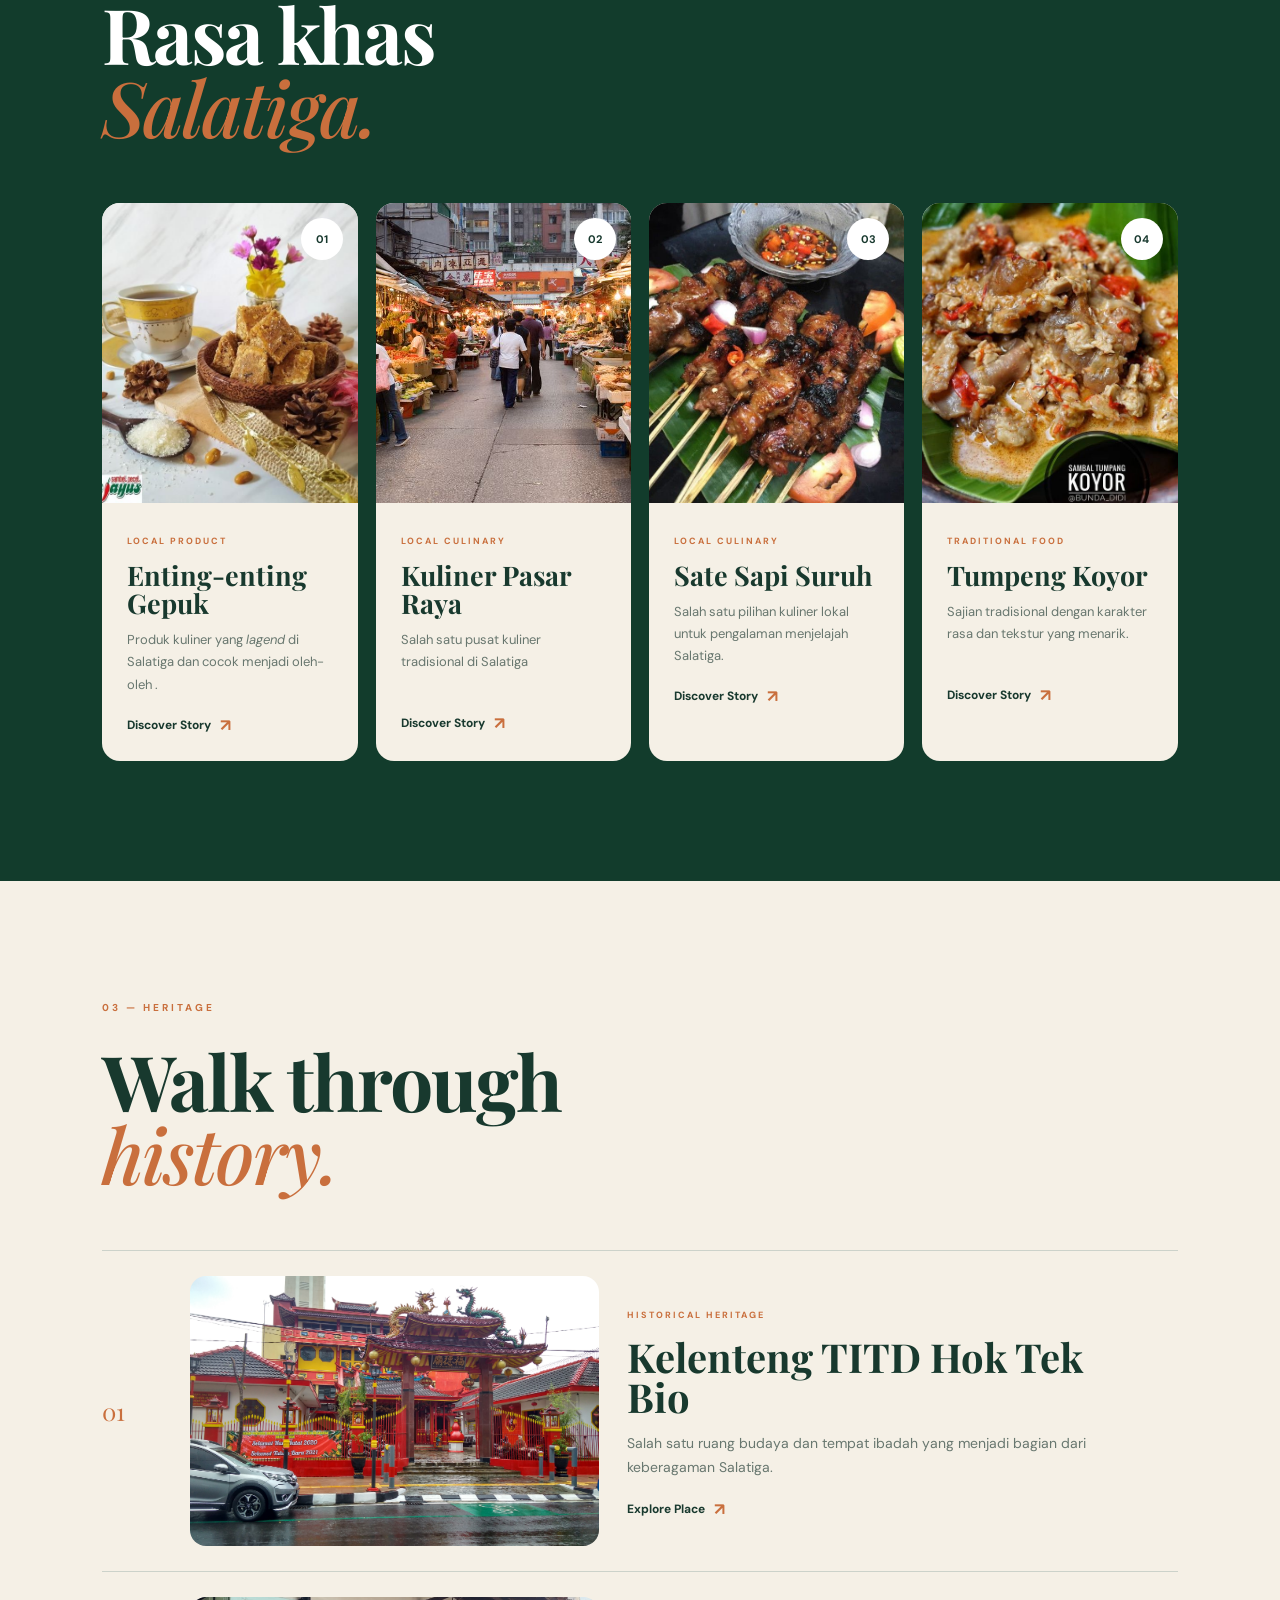
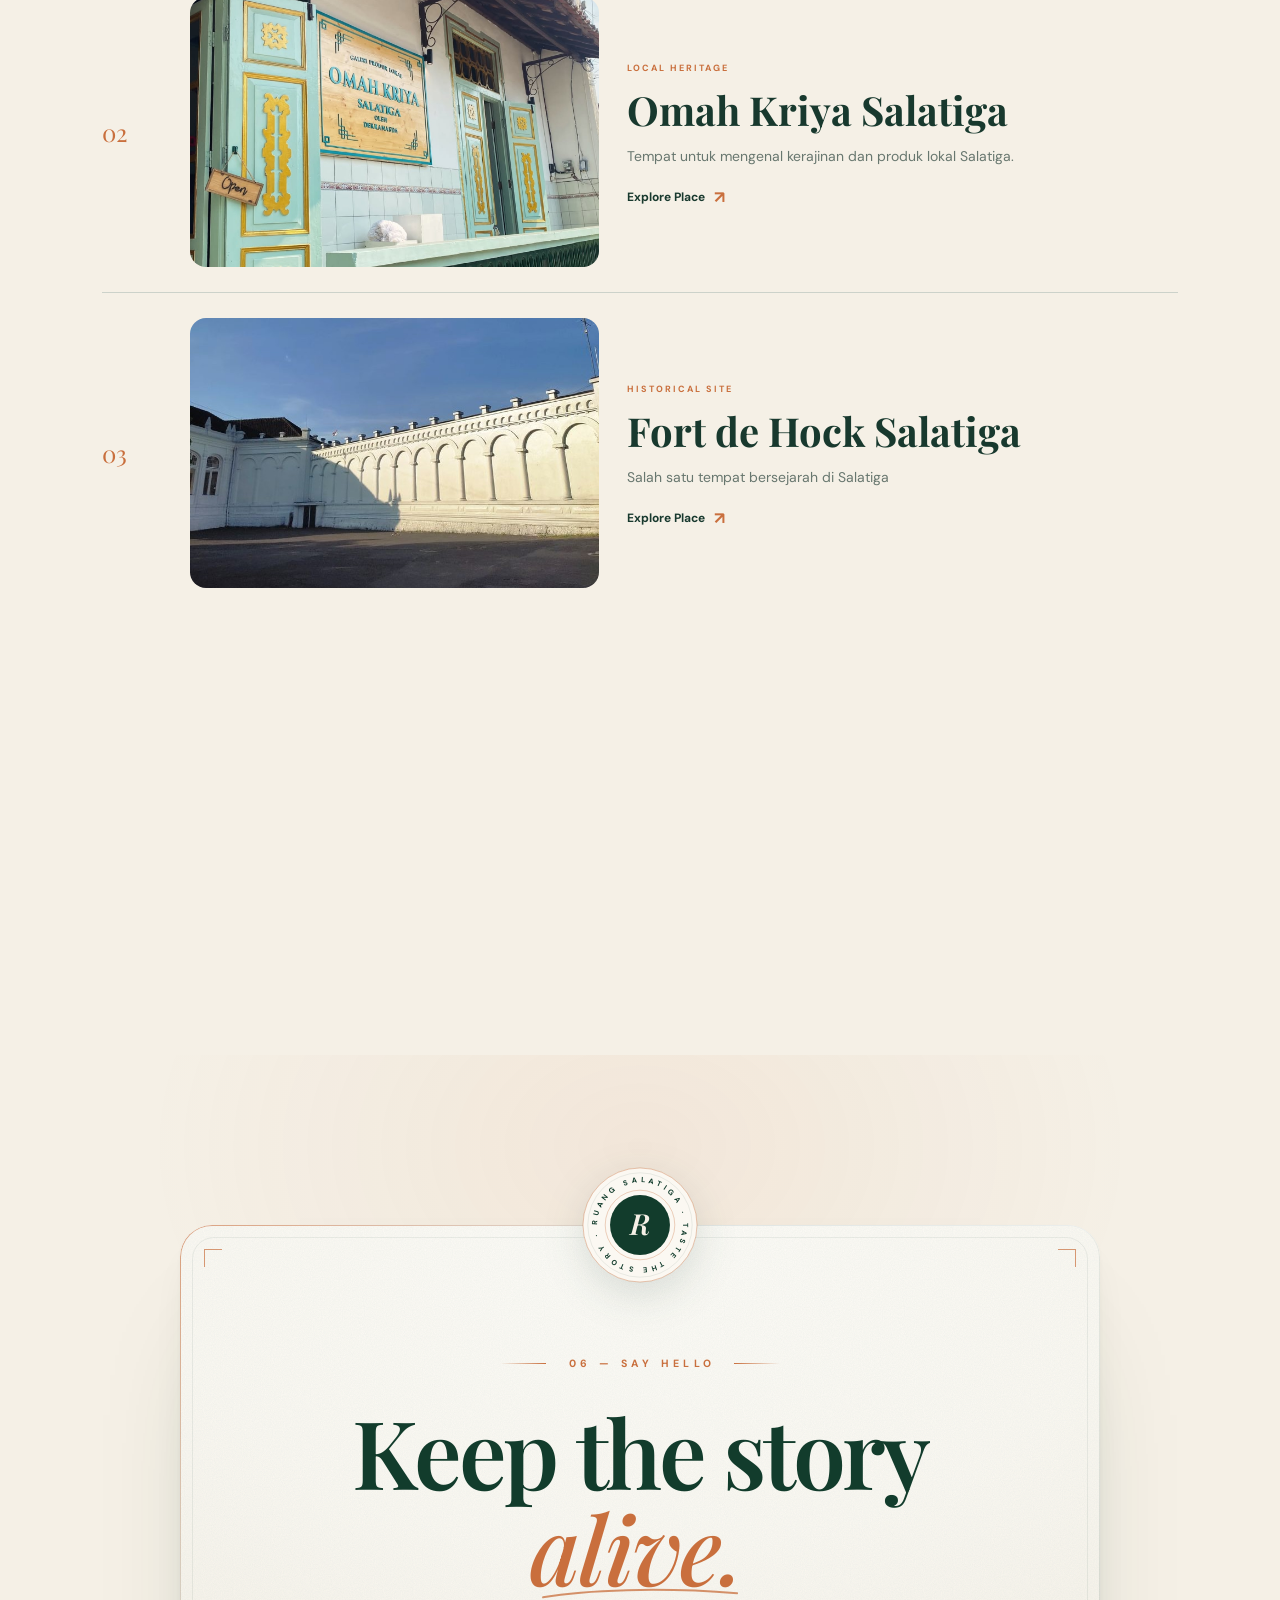
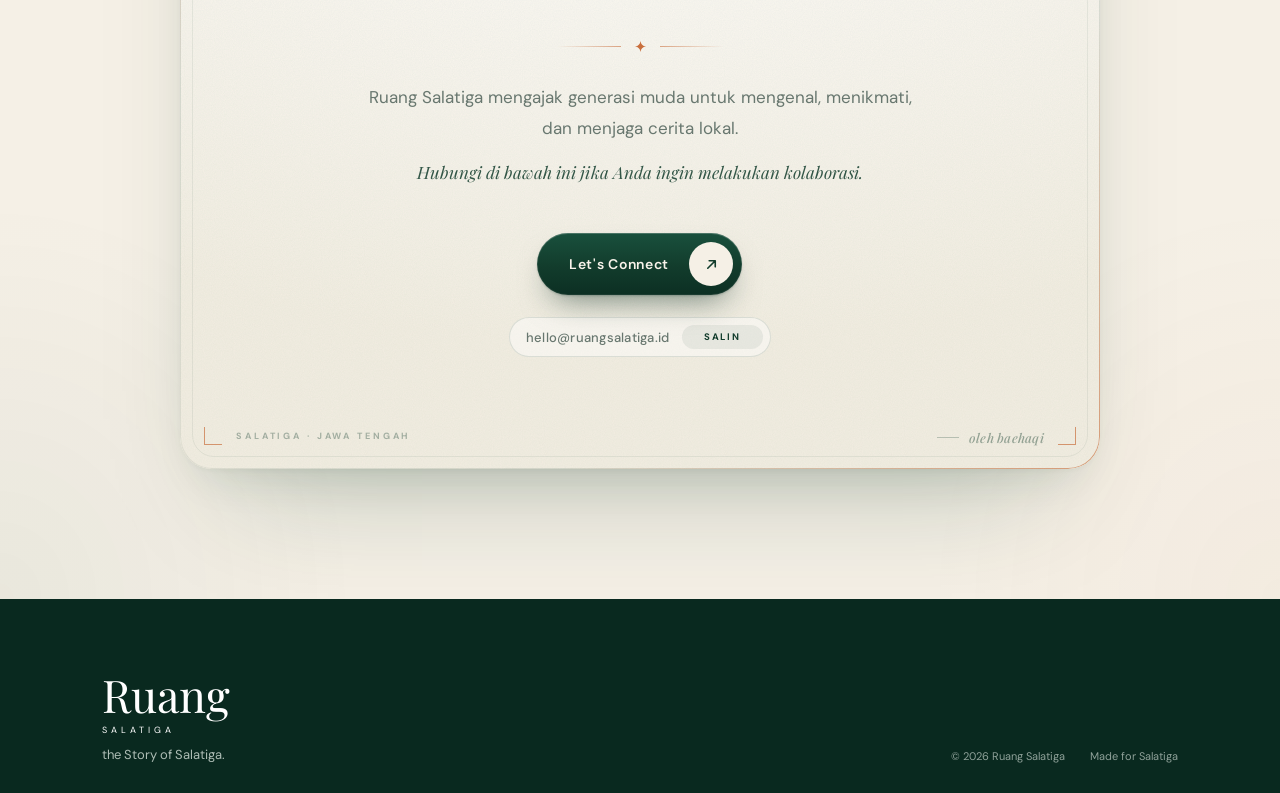
==== commit ca273ac0: "fixing conflict" ====
--- a/index.html
+++ b/index.html
@@ -755,52 +755,136 @@
                 
 
 <section
-    class="section contact"
-    id="contact">
-
-
-    <div class="contact-box">
-
-
-        <div class="section-label">
-
-            06 — SAY HELLO
-
-        </div>
-
-
-        <h2>
-
-            Keep the story
-            <br>
-
-            <em>alive.</em>
-
+    class="section contact lux-contact"
+    id="contact"
+    data-lux-contact>
+
+    <div class="lux-card">
+
+        <!-- dekorasi -->
+        <span class="lux-frame" aria-hidden="true"></span>
+        <span class="lux-corner lux-corner--tl" aria-hidden="true"></span>
+        <span class="lux-corner lux-corner--tr" aria-hidden="true"></span>
+        <span class="lux-corner lux-corner--bl" aria-hidden="true"></span>
+        <span class="lux-corner lux-corner--br" aria-hidden="true"></span>
+
+        <!-- segel R -->
+        <div class="lux-seal" aria-hidden="true">
+            <div class="lux-seal__inner" style="--d:.2s">
+
+                <svg class="lux-seal__base" viewBox="0 0 120 120">
+                    <circle cx="60" cy="60" r="59" fill="#fbf8f2" stroke="rgba(201,111,61,.5)" stroke-width=".8"/>
+                    <circle cx="60" cy="60" r="54" fill="none" stroke="rgba(18,60,44,.14)" stroke-width=".6"/>
+                    <circle cx="60" cy="60" r="36" fill="none" stroke="rgba(201,111,61,.55)" stroke-width=".6"/>
+                    <circle cx="60" cy="60" r="31" fill="#123c2c"/>
+                    <text x="60" y="60" dy=".34em" text-anchor="middle">R</text>
+                </svg>
+
+                <svg class="lux-seal__text" viewBox="0 0 120 120">
+                    <defs>
+                        <path id="luxSealPath" d="M 60,60 m -44,0 a 44,44 0 1,1 88,0 a 44,44 0 1,1 -88,0"/>
+                    </defs>
+                    <text>
+                        <textPath href="#luxSealPath" textLength="272" lengthAdjust="spacing">RUANG SALATIGA · TASTE THE STORY ·&#160;</textPath>
+                    </text>
+                </svg>
+
+            </div>
+        </div>
+
+
+        <p class="lux-eyebrow" data-r style="--d:.35s">
+            <span class="lux-eyebrow__line" aria-hidden="true"></span>
+            <span class="lux-eyebrow__text">06 — Say Hello</span>
+            <span class="lux-eyebrow__line" aria-hidden="true"></span>
+        </p>
+
+
+        <h2 class="lux-title">
+            <span class="lux-title__row">
+                <span class="lux-word" style="--d:.5s">Keep</span>
+                <span class="lux-word" style="--d:.6s">the</span>
+                <span class="lux-word" style="--d:.7s">story</span>
+            </span>
+            <span class="lux-title__row">
+                <em class="lux-accent" style="--d:.9s">
+                    <span class="lux-accent__text">alive.</span>
+                    <svg class="lux-swash" viewBox="0 0 200 20" preserveAspectRatio="none" aria-hidden="true">
+                        <path pathLength="1" d="M3 13 C 45 5, 120 2, 197 9"/>
+                    </svg>
+                </em>
+            </span>
         </h2>
 
 
-        <p>
-
+        <div class="lux-divider" data-r style="--d:1.05s" aria-hidden="true">
+            <span class="lux-divider__line"></span>
+            <svg class="lux-divider__star" viewBox="0 0 20 20">
+                <path d="M10 0C10.8 6.2 13.8 9.2 20 10C13.8 10.8 10.8 13.8 10 20C9.2 13.8 6.2 10.8 0 10C6.2 9.2 9.2 6.2 10 0Z"/>
+            </svg>
+            <span class="lux-divider__line"></span>
+        </div>
+
+
+        <p class="lux-lead" data-r style="--d:1.15s">
             Ruang Salatiga mengajak generasi
             muda untuk mengenal, menikmati,
             dan menjaga cerita lokal.
-
-            <br>hubungi dibawah ini jika anda ingin melakukan kolaborasi.
-</b>
         </p>
 
-
-        <a
-            href="mailto:hello@ruangsalatiga.id"
-            class="btn btn-dark">
-
-            Let's Connect
-
-            <span>
-                ↗
-            </span>
-
-        </a>
+        <p class="lux-sub" data-r style="--d:1.25s">
+            Hubungi di bawah ini jika Anda ingin melakukan kolaborasi.
+        </p>
+
+
+        <div class="lux-cta" data-r style="--d:1.4s">
+
+            <div class="lux-magnet">
+                <a
+                    href="mailto:hello@ruangsalatiga.id"
+                    class="lux-btn">
+
+                    <span class="lux-btn__fill" aria-hidden="true"></span>
+
+                    <span class="lux-btn__label">Let's Connect</span>
+
+                    <span class="lux-btn__icon" aria-hidden="true">
+                        <svg class="lux-arrow lux-arrow--a" viewBox="0 0 16 16"><path d="M4 12L12 4M5.5 4H12V10.5"/></svg>
+                        <svg class="lux-arrow lux-arrow--b" viewBox="0 0 16 16"><path d="M4 12L12 4M5.5 4H12V10.5"/></svg>
+                    </span>
+
+                </a>
+            </div>
+
+            <button
+                type="button"
+                class="lux-copy"
+                data-copy="hello@ruangsalatiga.id"
+                aria-label="Salin alamat email hello@ruangsalatiga.id">
+
+                <span class="lux-copy__mail">hello@ruangsalatiga.id</span>
+
+                <span class="lux-copy__tag" aria-hidden="true">
+                    <span class="lux-copy__idle">Salin</span>
+                    <span class="lux-copy__done">Tersalin</span>
+                </span>
+
+            </button>
+
+            <span class="lux-sr" aria-live="polite" data-copy-status></span>
+
+        </div>
+
+
+        <!-- watermark -->
+        <p class="lux-meta" data-r style="--d:1.8s" aria-hidden="true">
+            Salatiga · Jawa Tengah
+        </p>
+
+        <p class="lux-signature" data-r style="--d:1.8s">
+            <span class="lux-signature__line" aria-hidden="true"></span>
+            oleh baehaqi
+        </p>
 
     </div>
 
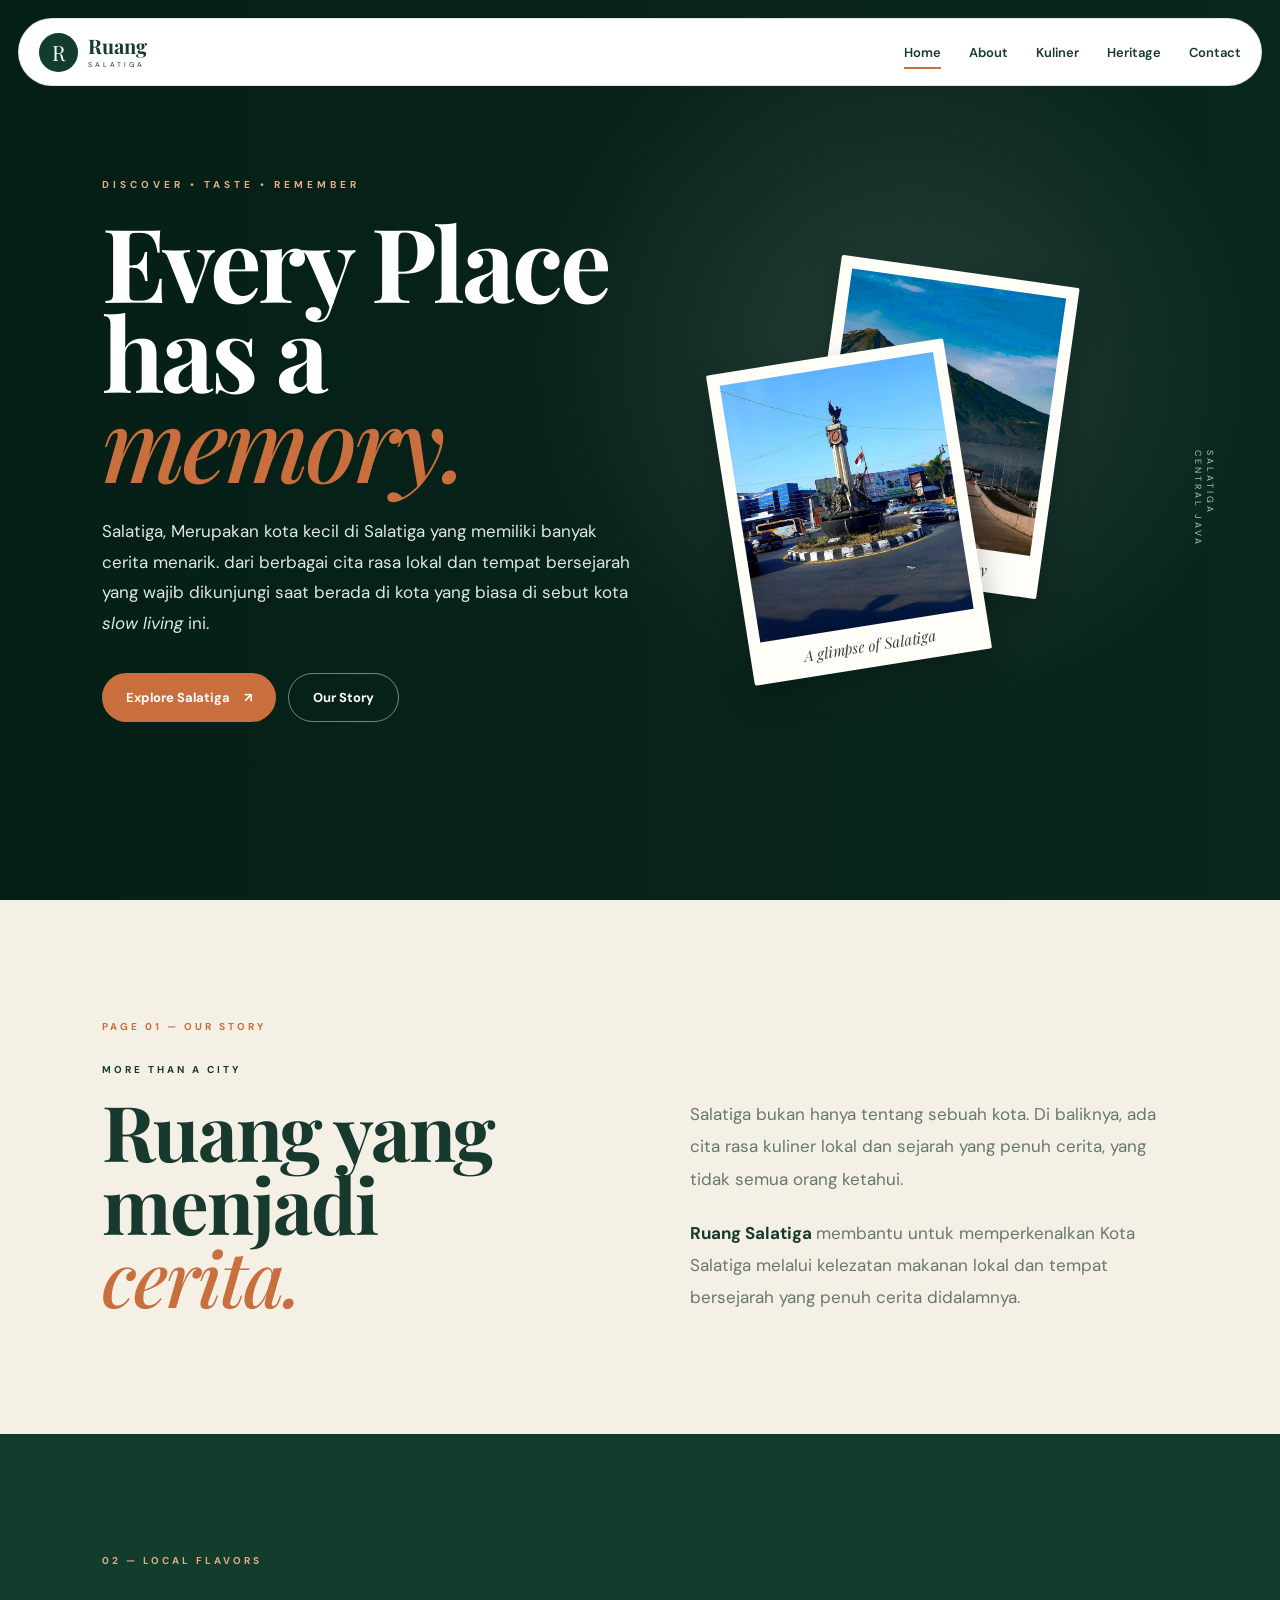
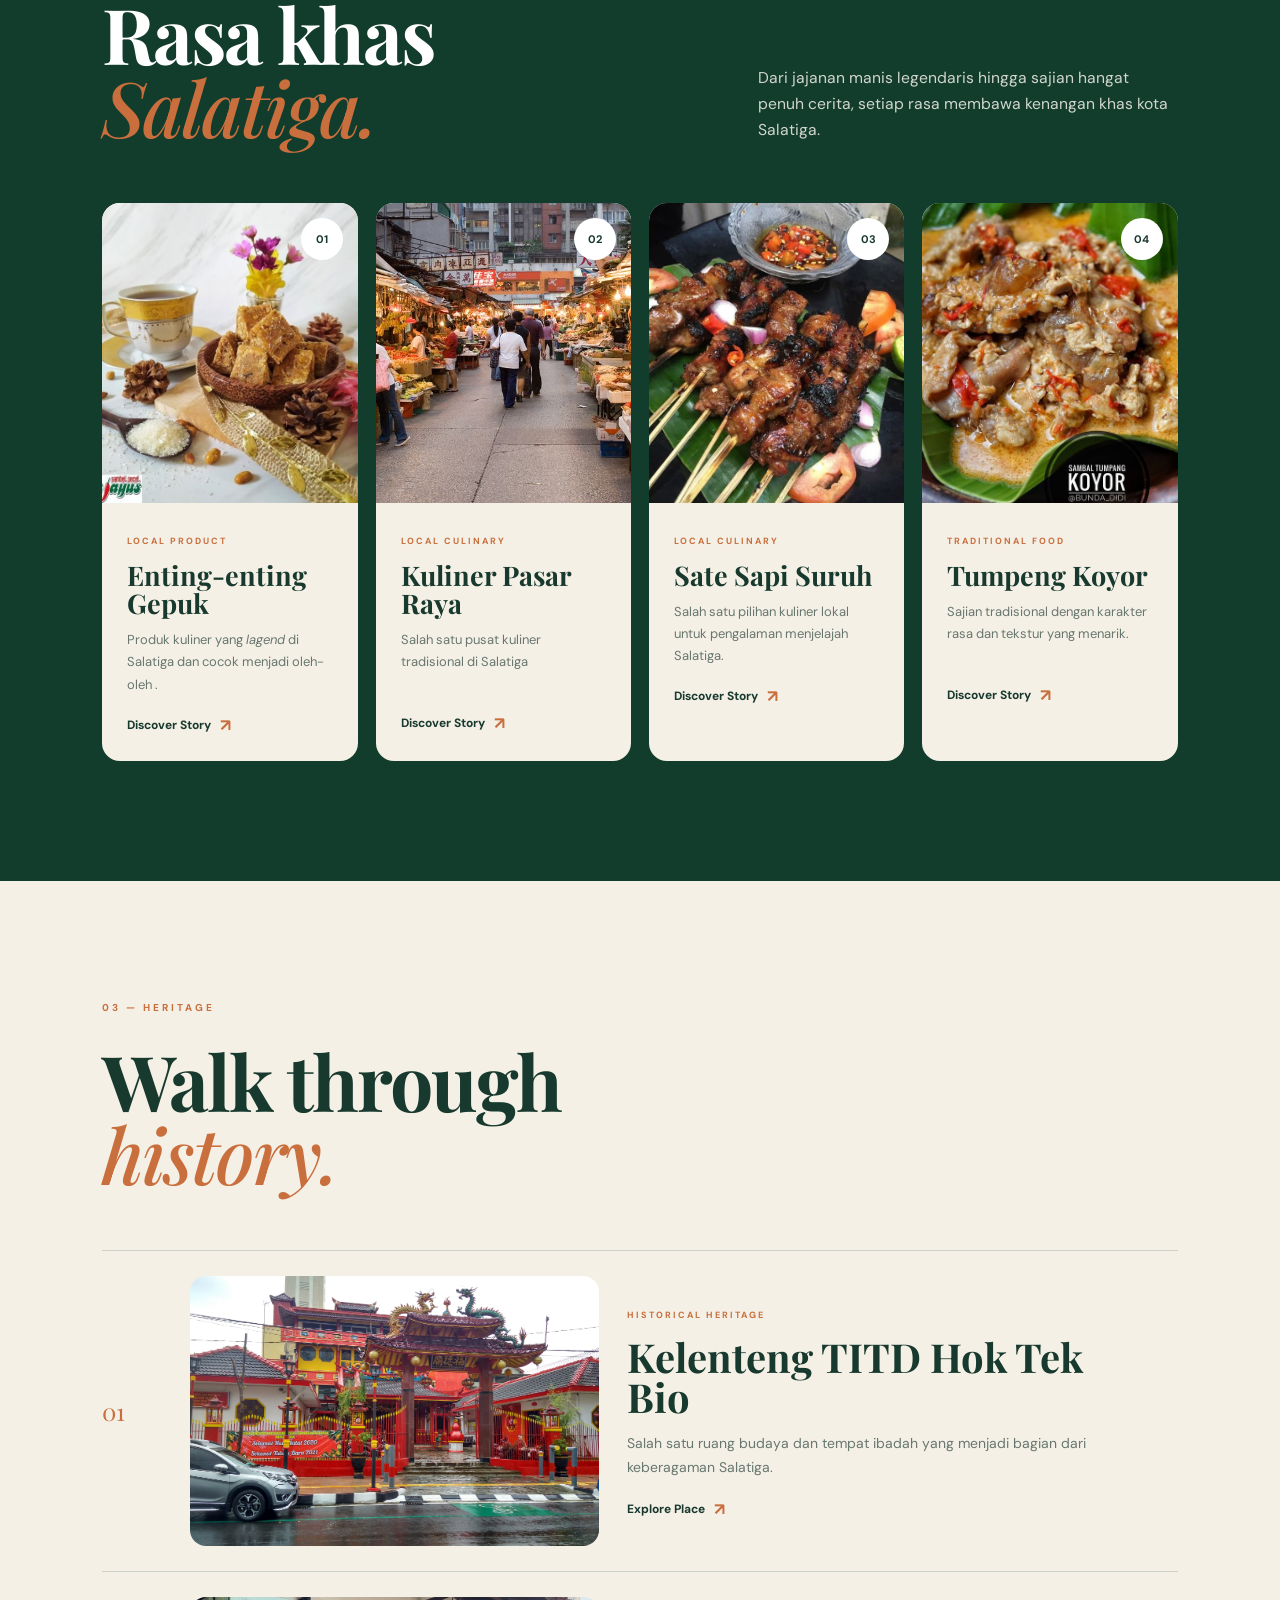
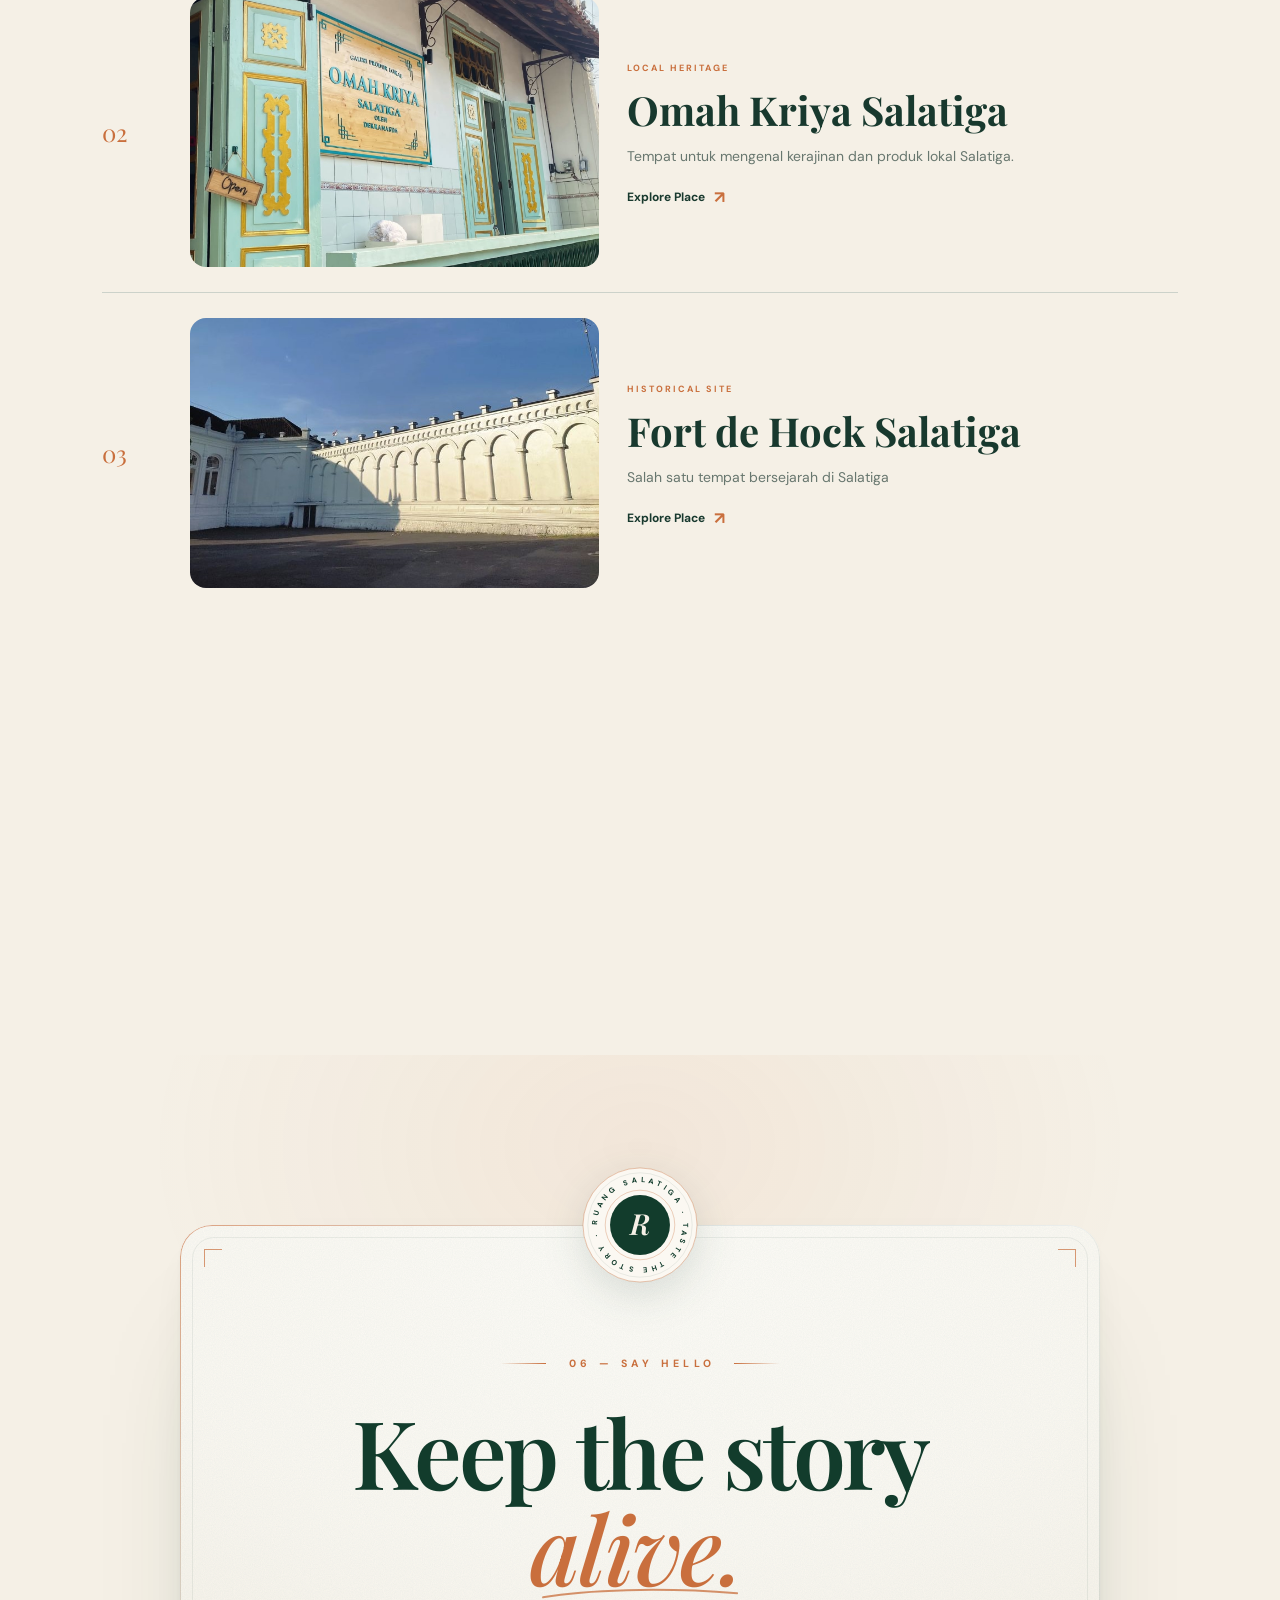
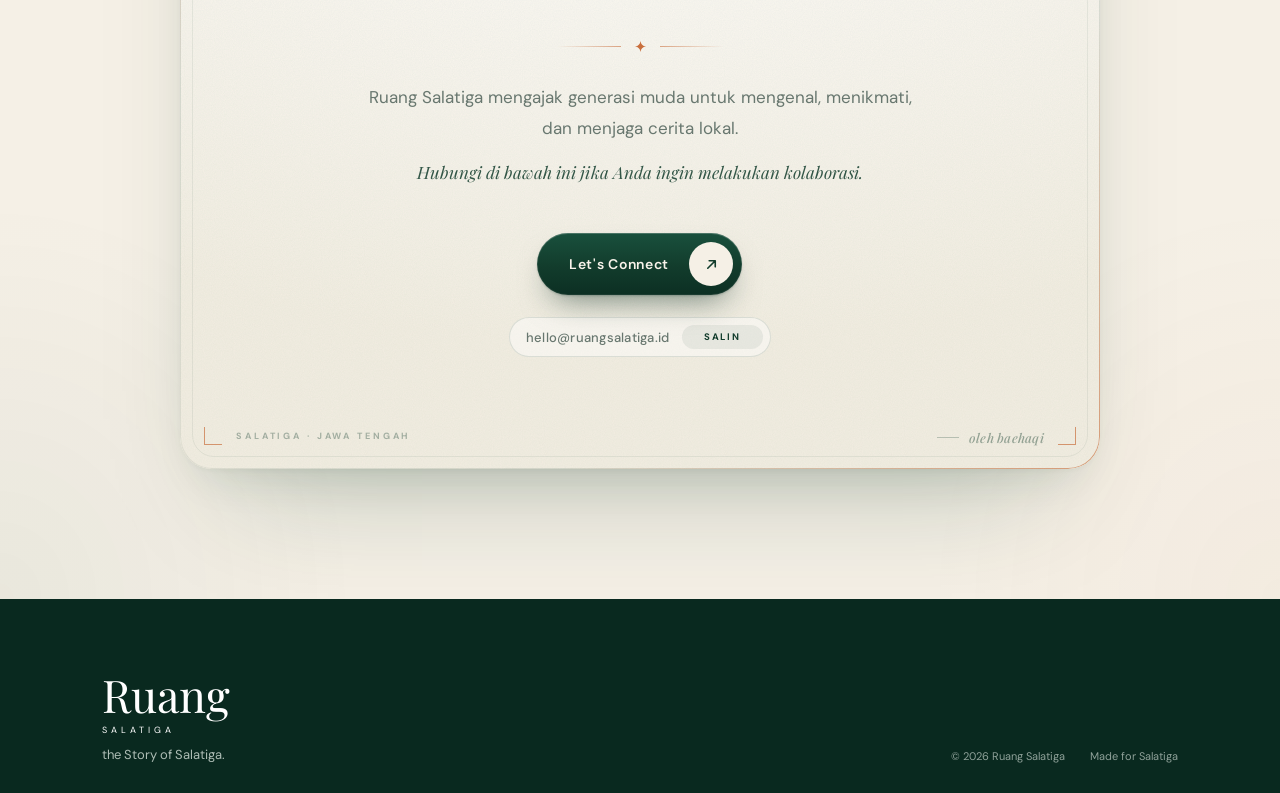
==== commit cb669a40: "feat: tambah kalimat samping pada bagian kuliner" ====
--- a/index.html
+++ b/index.html
@@ -272,6 +272,10 @@
             </h2>
 
         </div>
+
+            <p class="kuliner-side-note">
+                Dari jajanan manis legendaris hingga sajian hangat penuh cerita, setiap rasa membawa kenangan khas kota Salatiga.
+            </p> 
 
     </div>
 
--- a/css/style.css
+++ b/css/style.css
@@ -2384,4 +2384,34 @@
         color: rgba(255, 255, 255, 0.7);
         z-index: 3;
     }
+}
+
+
+
+/*tambahan kuliner*/
+#kuliner .section-heading {
+    display: flex;
+    align-items: flex-end;
+    justify-content: space-between;
+    gap: 32px;
+}
+
+#kuliner .kuliner-side-note {
+    max-width: 420px;
+    margin: 0;
+    color: rgba(251, 248, 242, 0.82);
+    font-size: 0.98rem;
+    line-height: 1.65;
+}
+
+@media (max-width: 768px) {
+    #kuliner .section-heading {
+        flex-direction: column;
+        align-items: flex-start;
+        gap: 14px;
+    }
+
+    #kuliner .kuliner-side-note {
+        max-width: 100%;
+    }
 }
